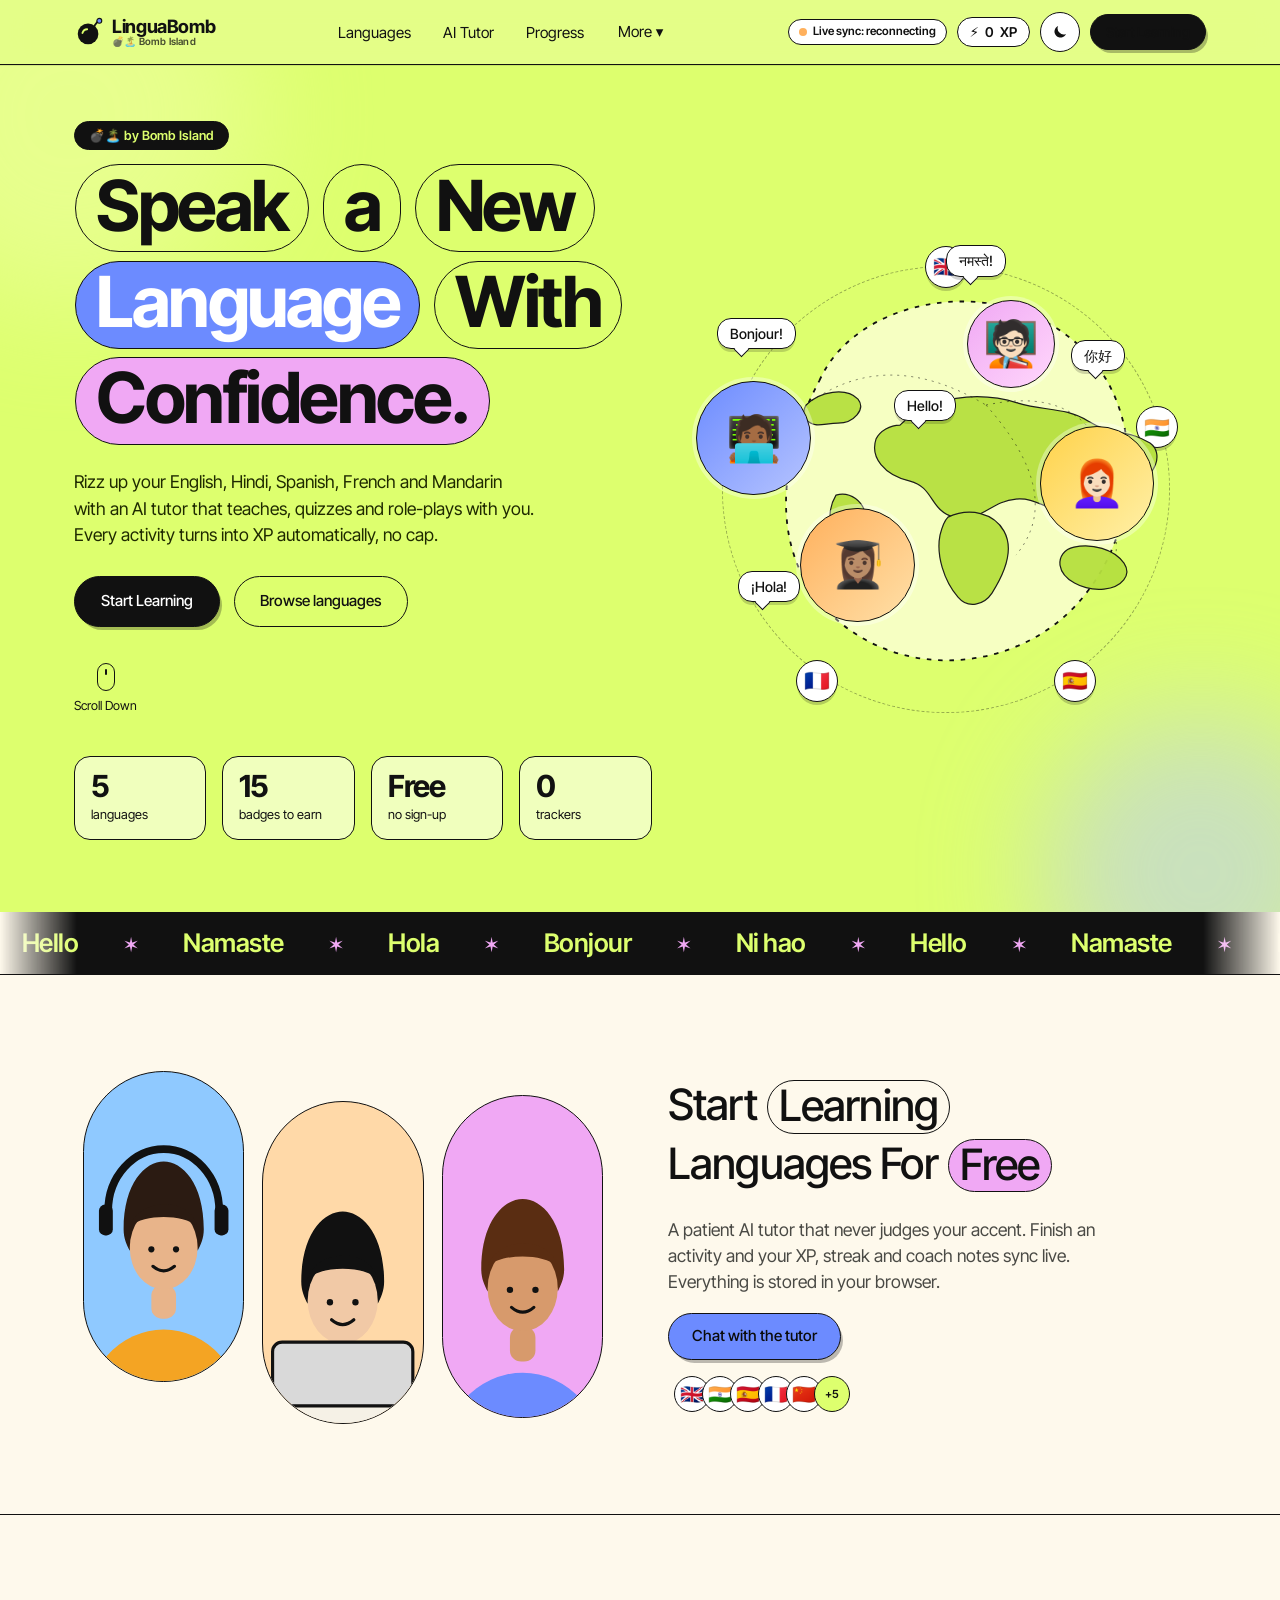
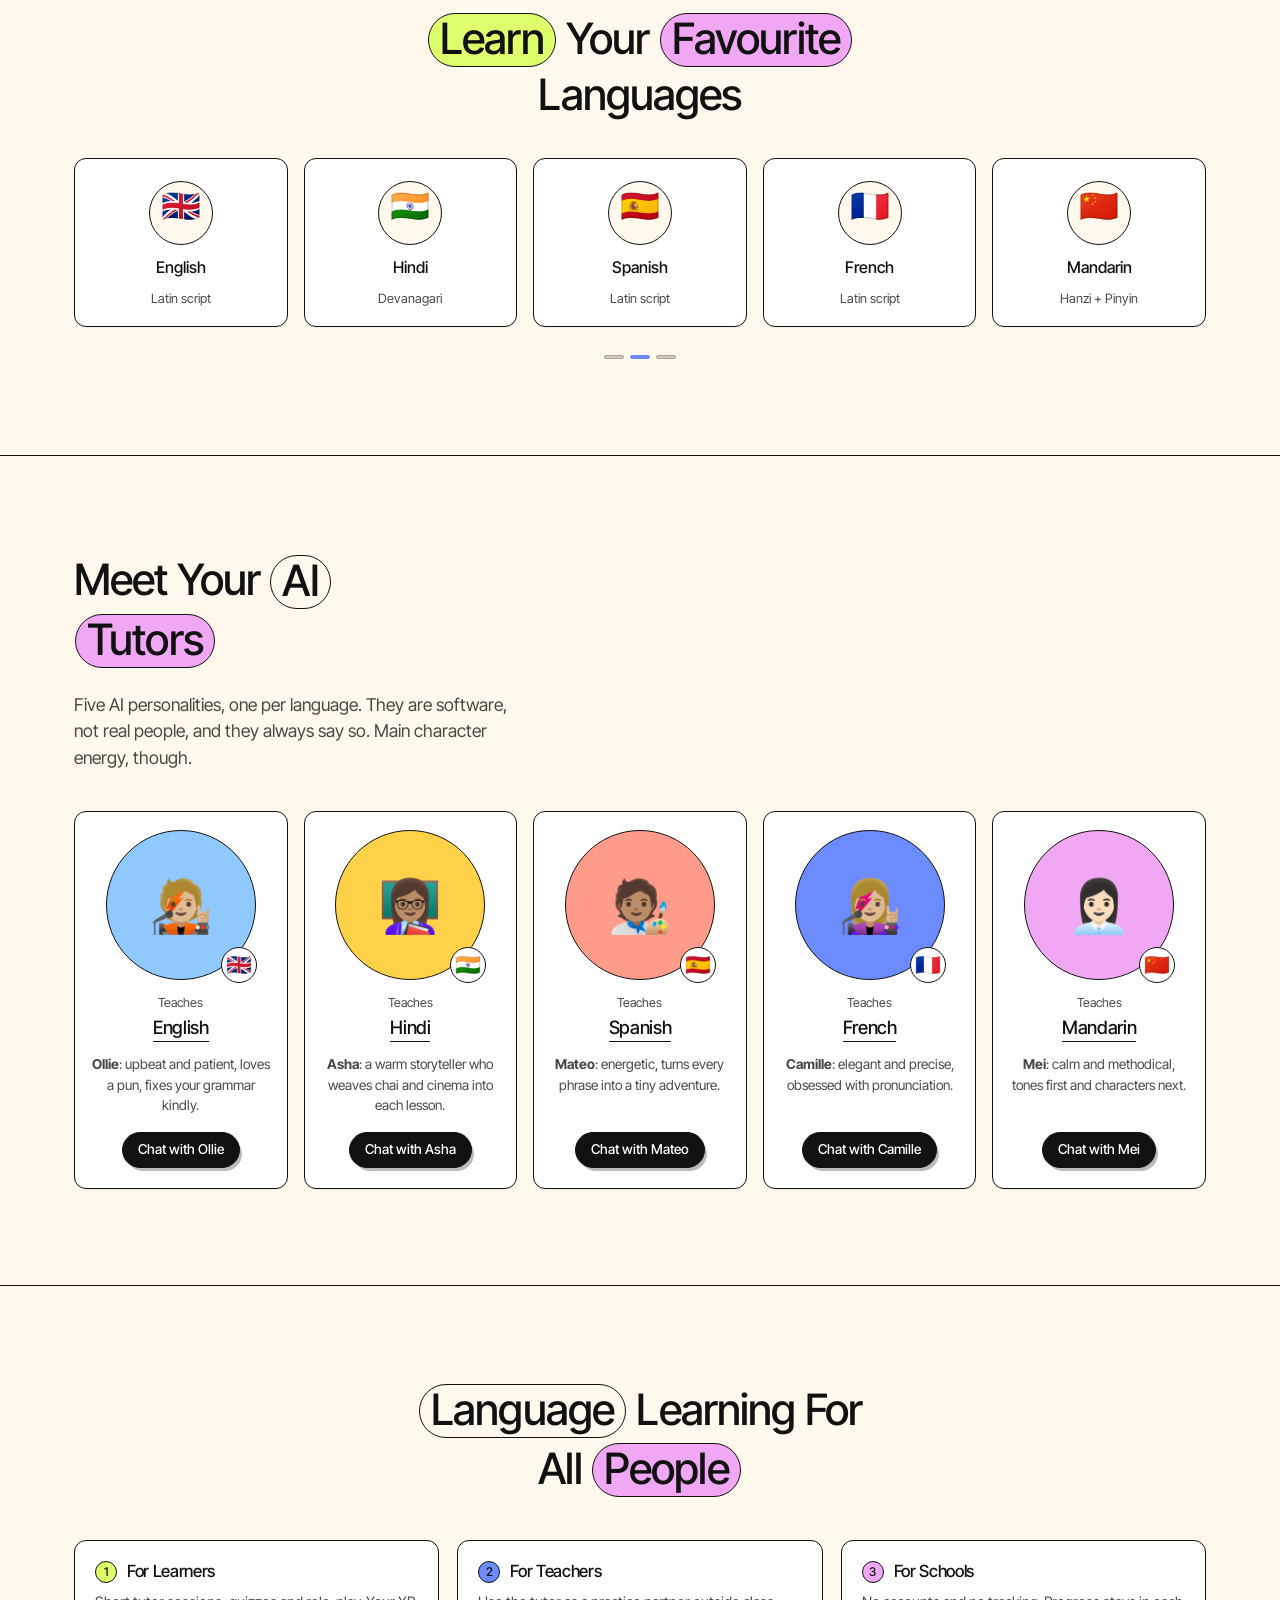
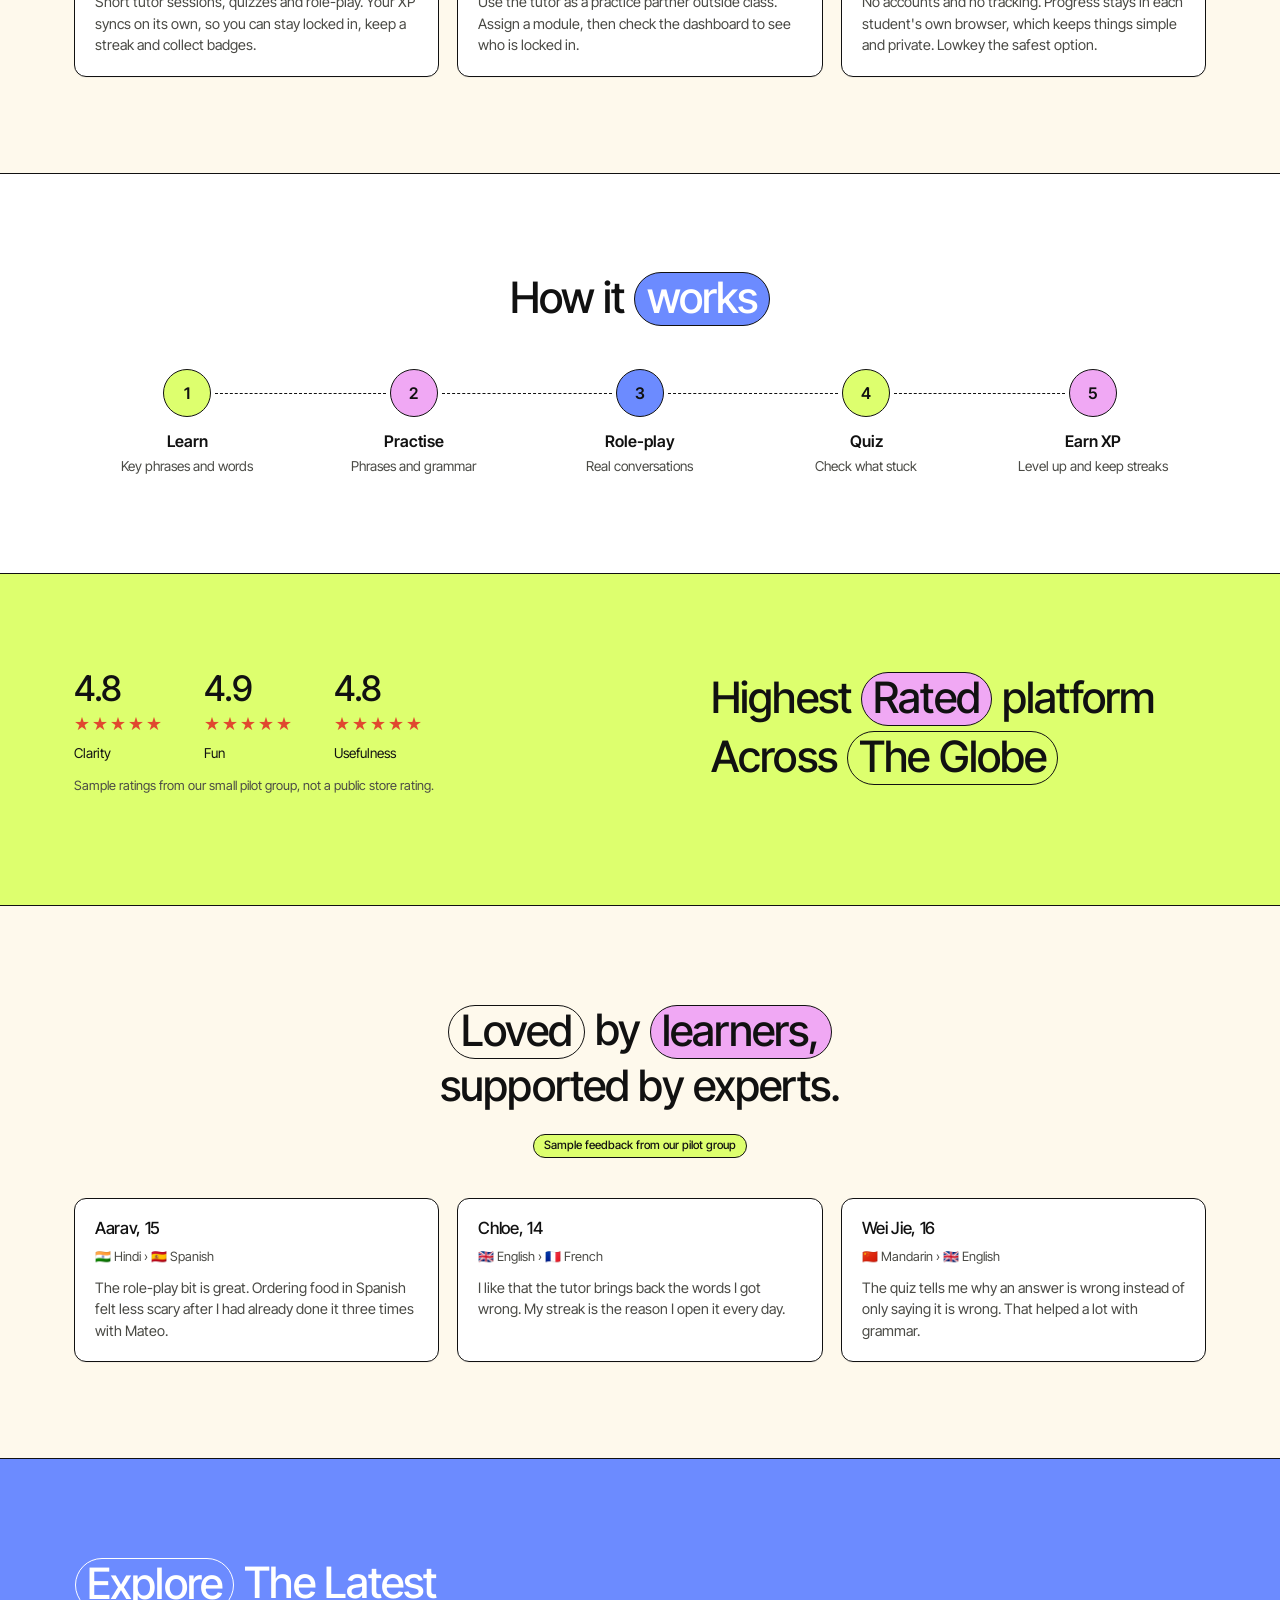
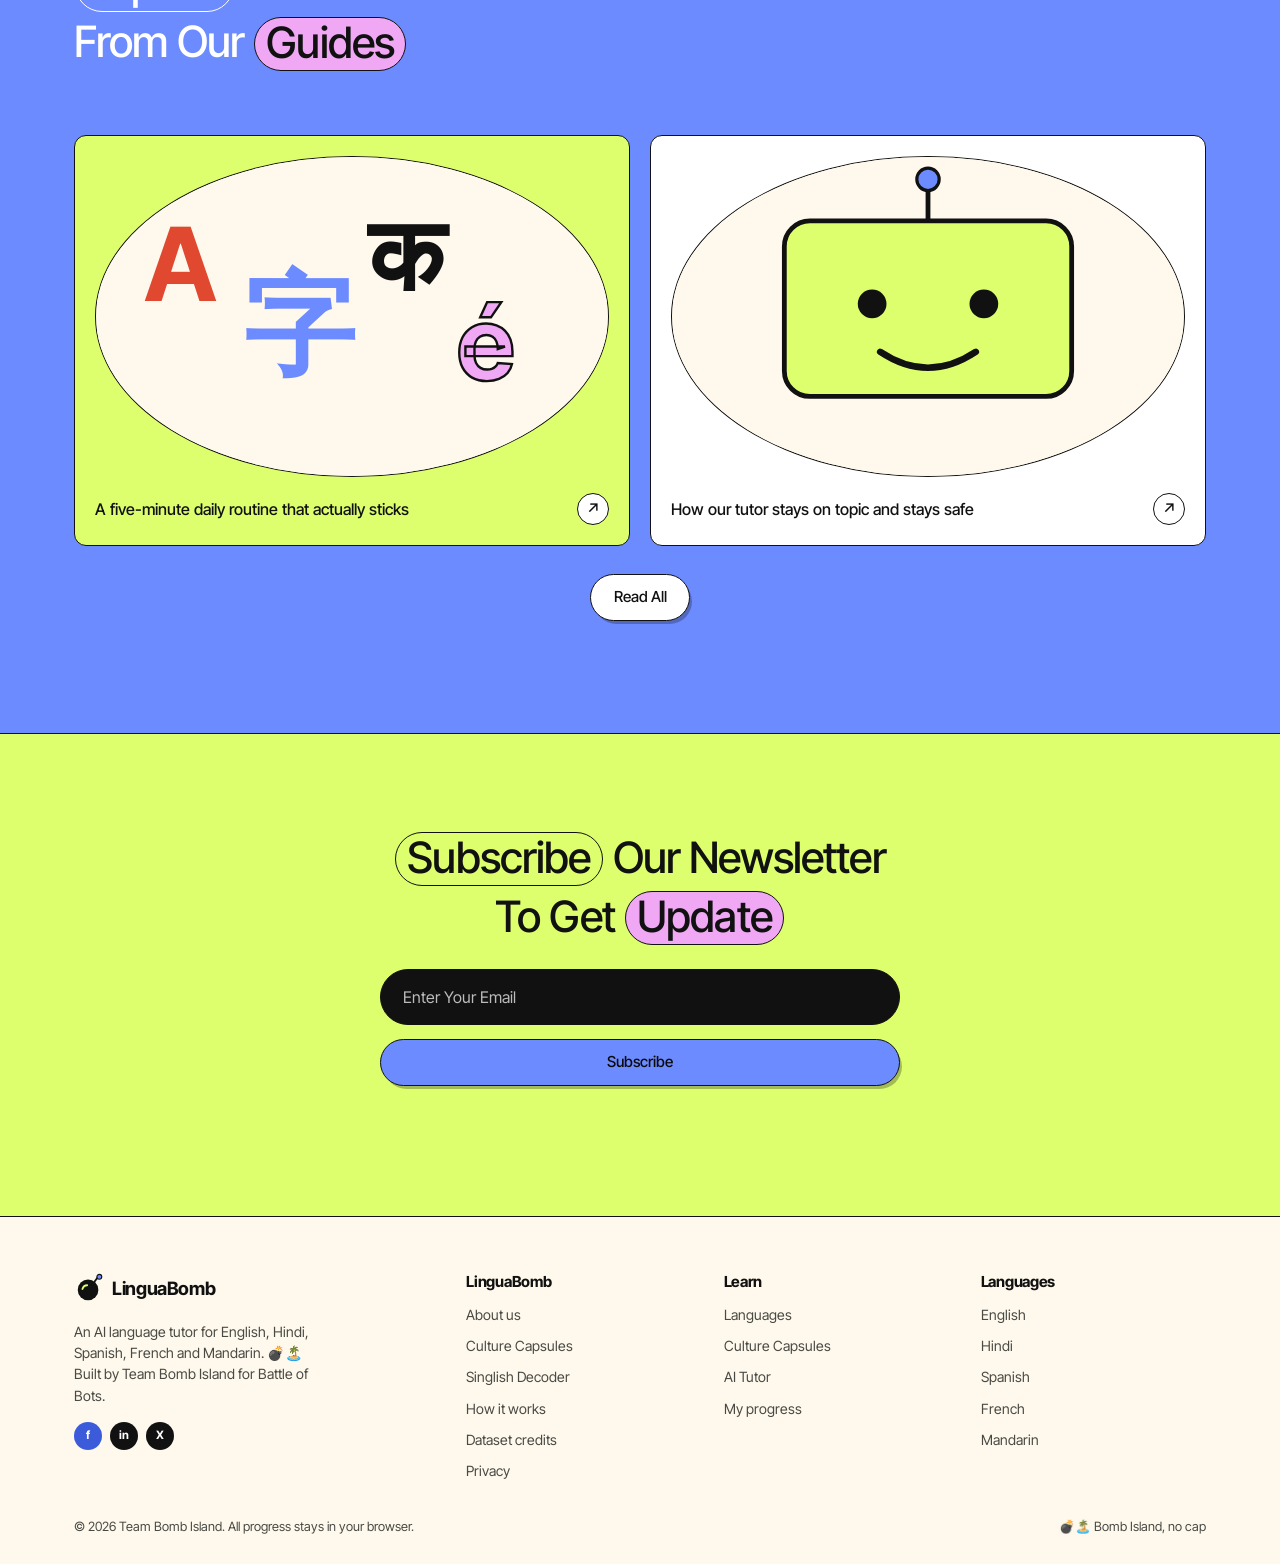
==== index.html @ 91a45bf7 "LinguaBomb website (Team Bomb Island) Co-Authored-By: Claude Sonnet 5.5 <noreply@anthropic.com>" ====
<!doctype html>
<html lang="en">
<head>
<meta charset="utf-8">
<meta name="viewport" content="width=device-width, initial-scale=1">
<title>LinguaBomb - Speak a new language with confidence</title>
<meta name="description" content="LinguaBomb is an AI language tutor for English, Hindi, Spanish, French and Mandarin with quizzes, role-play and XP that you earn by chatting.">
<meta property="og:type" content="website">
<meta property="og:site_name" content="LinguaBomb">
<meta property="og:title" content="LinguaBomb - Speak a new language with confidence">
<meta property="og:description" content="LinguaBomb is an AI language tutor for English, Hindi, Spanish, French and Mandarin with quizzes, role-play and XP that you earn by chatting.">
<meta name="twitter:card" content="summary">
<meta name="theme-color" content="#ddff6e">
<script>try{var t=localStorage.getItem('lingua.theme');if(t)document.documentElement.setAttribute('data-theme',t);else if(matchMedia('(prefers-color-scheme: dark)').matches)document.documentElement.setAttribute('data-theme','dark')}catch(e){}</script>
<link rel="preconnect" href="https://fonts.googleapis.com">
<link rel="preconnect" href="https://fonts.gstatic.com" crossorigin>
<link href="https://fonts.googleapis.com/css2?family=Inter+Tight:wght@400;500;600;700&display=swap" rel="stylesheet">
<link rel="stylesheet" href="css/style.css">
<link rel="stylesheet" href="css/upgrade.css">
<link rel="icon" href="data:image/svg+xml,%3Csvg xmlns='http://www.w3.org/2000/svg' viewBox='0 0 32 32'%3E%3Ccircle cx='15' cy='18' r='11' fill='%23111'/%3E%3Ccircle cx='27' cy='4' r='3' fill='%236c8bff'/%3E%3C/svg%3E">
</head>
<body data-page="home">
<div id="site-header"></div>

<main id="main">
  <!-- HERO -->
  <section class="hero" aria-labelledby="hero-title">
    <div class="wrap hero-grid">
      <div>
        <p class="by-badge"><span class="tag">💣🏝️ by Bomb Island</span></p>
        <h1 class="display" id="hero-title">
          <span class="row"><span class="pill">Speak</span> <span class="pill">a</span> <span class="pill">New</span></span>
          <span class="row"><span class="pill blue">Language</span> <span class="pill">With</span></span>
          <span class="row"><span class="pill pink">Confidence.</span></span>
        </h1>
        <p class="lead">Rizz up your English, Hindi, Spanish, French and Mandarin with an AI tutor that teaches, quizzes and role-plays with you. Every activity turns into XP automatically, no cap.</p>
        <div class="hero-actions">
          <a class="btn" href="tutor.html">Start Learning</a>
          <a class="btn btn-ghost" href="languages.html">Browse languages</a>
        </div>
        <div class="scroll-hint" aria-hidden="true"><span class="mouse"></span>Scroll Down</div>
        <div class="stat-strip" aria-label="Site highlights"><div><b>5</b><span>languages</span></div><div><b>15</b><span>badges to earn</span></div><div><b>Free</b><span>no sign-up</span></div><div><b>0</b><span>trackers</span></div></div>
      </div>

      <div class="map-scene" role="img" aria-label="A world map with learners from different countries saying hello in several languages">
        <svg class="blob" viewBox="0 0 200 200" aria-hidden="true" focusable="false" style="position:absolute;inset:0;width:100%;height:100%"><path d="M44 56C60 20 120 8 156 38c34 28 30 82 6 112-26 34-78 40-110 12C20 134 26 90 44 56z" fill="#f6ffc2" stroke="#111" stroke-width=".8" stroke-dasharray="2 3"/></svg>
        <div class="orbit" aria-hidden="true"><span class="chip-flag">🇬🇧</span><span class="chip-flag">🇮🇳</span><span class="chip-flag">🇪🇸</span><span class="chip-flag">🇫🇷</span><span class="chip-flag">🇨🇳</span></div>
        <svg class="map" viewBox="0 0 520 450" aria-hidden="true" focusable="false">
          <g fill="#b6e03f" stroke="#111" stroke-width="1.2" stroke-linejoin="round" opacity=".95">
            <path d="M214 170c30-30 80-34 118-22 26 8 48 4 70 18 22 14 40 8 62 22 14 10 6 34-16 40-26 6-34 26-62 28-24 2-34-14-56-12-26 2-34 24-62 18-24-6-20-30-44-36-26-6-40-24-34-42 4-8 14-14 24-14z"/>
            <path d="M262 262c22-10 46-4 56 14 10 18 2 40-12 62-8 12-24 16-34 4-14-16-22-42-18-62 2-8 4-14 8-18z"/>
            <path d="M150 240c14-4 28 6 30 22 2 16-8 32-22 28-12-4-20-30-8-50z"/>
            <path d="M388 292c18-4 40 2 50 16 8 12-2 24-20 26-22 2-42-10-44-24-1-8 4-16 14-18z"/>
            <path d="M120 150c14-14 40-18 52-6 8 10-4 24-20 24-14 0-24 6-32-4-4-6-2-10 0-14z"/>
          </g>
          <g fill="none" stroke="#111" stroke-width="1" stroke-dasharray="2 5" opacity=".55">
            <path d="M120 150Q200 90 300 150"/><path d="M300 150Q380 240 330 300"/><path d="M300 150Q440 120 430 300"/>
          </g>
        </svg>
        <div class="bubble" style="left:6%;top:14%;animation-delay:.2s">Bonjour!</div>
        <div class="bubble b2" style="left:50%;top:-2%;animation-delay:1s" lang="hi">नमस्ते!</div>
        <div class="bubble b3" style="left:40%;top:30%;animation-delay:.6s" lang="en">Hello!</div>
        <div class="bubble b4" style="left:10%;top:70%;animation-delay:.9s" lang="es">&iexcl;Hola!</div>
        <div class="bubble b2" style="left:74%;top:19%;animation-delay:1.4s" lang="zh">你好</div>
        <div class="av" style="left:2%;top:28%;background:linear-gradient(135deg,#6c8bff,#b6c4ff);animation-delay:.3s" aria-hidden="true">🧑🏾‍💻</div>
        <div class="av sm" style="left:54%;top:10%;background:linear-gradient(135deg,#f0a8f4,#ffd7fb);animation-delay:1.1s" aria-hidden="true">🧑🏻‍🏫</div>
        <div class="av" style="left:22%;top:56%;background:linear-gradient(135deg,#ffb05c,#ffe0a8);animation-delay:.8s" aria-hidden="true">👩🏽‍🎓</div>
        <div class="av" style="left:68%;top:38%;background:linear-gradient(135deg,#ffd24a,#fff0a8);animation-delay:1.6s" aria-hidden="true">👩🏻‍🦰</div>
      </div>
    </div>
  </section>

  <div class="marquee" role="presentation" aria-hidden="true"><div class="marquee-track"><span>Hello</span><span lang="hi">Namaste</span><span lang="es">Hola</span><span lang="fr">Bonjour</span><span lang="zh">Ni hao</span><span>Hello</span><span lang="hi">Namaste</span><span lang="es">Hola</span><span lang="fr">Bonjour</span><span lang="zh">Ni hao</span><span>Hello</span><span lang="hi">Namaste</span><span lang="es">Hola</span><span lang="fr">Bonjour</span><span lang="zh">Ni hao</span><span>Hello</span><span lang="hi">Namaste</span><span lang="es">Hola</span><span lang="fr">Bonjour</span><span lang="zh">Ni hao</span><span>Hello</span><span lang="hi">Namaste</span><span lang="es">Hola</span><span lang="fr">Bonjour</span><span lang="zh">Ni hao</span><span>Hello</span><span lang="hi">Namaste</span><span lang="es">Hola</span><span lang="fr">Bonjour</span><span lang="zh">Ni hao</span></div></div>

  <!-- START FREE -->
  <section class="section band-cream" aria-labelledby="free-title">
    <div class="wrap split">
      <div class="capsule-row reveal" role="img" aria-label="Three illustrated learners studying with laptops and headphones">
        <svg width="0" height="0" style="position:absolute" aria-hidden="true" focusable="false">
          <symbol id="person" viewBox="0 0 100 200">
            <ellipse cx="50" cy="205" rx="52" ry="58" fill="var(--shirt)"/>
            <rect x="42" y="118" width="16" height="22" rx="7" fill="var(--skin)"/>
            <path d="M24 82c0-30 14-44 26-44s26 14 26 44c0 6-2 10-4 14-2-14-8-22-22-22s-20 8-22 22c-2-4-4-8-4-14z" fill="var(--hair)"/>
            <ellipse cx="50" cy="94" rx="22" ry="27" fill="var(--skin)"/>
            <path d="M28 80c6-18 38-20 44 0-10-8-34-8-44 0z" fill="var(--hair)"/>
            <circle cx="42" cy="95" r="2" fill="#111"/><circle cx="58" cy="95" r="2" fill="#111"/>
            <path d="M43 106q7 6 14 0" stroke="#111" stroke-width="2" fill="none" stroke-linecap="round"/>
          </symbol>
        </svg>
        <div class="capsule" style="--c:#8fc9ff"><svg viewBox="0 0 100 200" style="--skin:#e8b48a;--hair:#2b1b12;--shirt:#f4a423" aria-hidden="true"><path d="M14 90a36 40 0 0 1 72 0" stroke="#111" stroke-width="5" fill="none"/><rect x="8" y="86" width="9" height="20" rx="4" fill="#111"/><rect x="83" y="86" width="9" height="20" rx="4" fill="#111"/><use href="#person" y="20" width="100" height="200"/></svg></div>
        <div class="capsule" style="--c:#ffd9a8"><svg viewBox="0 0 100 200" style="--skin:#f1c9a6;--hair:#111;--shirt:#f5f1e6" aria-hidden="true"><use href="#person" y="30" width="100" height="200"/><rect x="6" y="150" width="88" height="40" rx="6" fill="#d9d9d9" stroke="#111" stroke-width="2"/></svg></div>
        <div class="capsule" style="--c:#f0a8f4"><svg viewBox="0 0 100 200" style="--skin:#d79a6c;--hair:#5a2d12;--shirt:#6c8bff" aria-hidden="true"><use href="#person" y="26" width="100" height="200"/></svg></div>
      </div>
      <div class="reveal">
        <h2 class="h2" id="free-title">Start <span class="pill">Learning</span><br>Languages For <span class="pill pink">Free</span></h2>
        <p class="lead">A patient AI tutor that never judges your accent. Finish an activity and your XP, streak and coach notes sync live. Everything is stored in your browser.</p>
        <a class="btn btn-blue" href="tutor.html">Chat with the tutor</a>
        <div class="flags" aria-label="Languages offered"><span class="flag">🇬🇧</span><span class="flag">🇮🇳</span><span class="flag">🇪🇸</span><span class="flag">🇫🇷</span><span class="flag">🇨🇳</span><span class="flag plus">+5</span></div>
      </div>
    </div>
  </section>

  <!-- LANGUAGES -->
  <section class="section band-cream" aria-labelledby="lang-title">
    <div class="wrap">
      <div class="section-head center reveal">
        <h2 class="h2" id="lang-title"><span class="pill lime">Learn</span> Your <span class="pill pink">Favourite</span><br>Languages</h2>
      </div>
      <div class="lang-grid reveal">
        <a class="card card-hover lang-card" href="languages.html#en"><span class="fl" aria-hidden="true">🇬🇧</span><strong>English</strong><small>Latin script</small></a>
        <a class="card card-hover lang-card" href="languages.html#hi"><span class="fl" aria-hidden="true">🇮🇳</span><strong>Hindi</strong><small>Devanagari</small></a>
        <a class="card card-hover lang-card" href="languages.html#es"><span class="fl" aria-hidden="true">🇪🇸</span><strong>Spanish</strong><small>Latin script</small></a>
        <a class="card card-hover lang-card" href="languages.html#fr"><span class="fl" aria-hidden="true">🇫🇷</span><strong>French</strong><small>Latin script</small></a>
        <a class="card card-hover lang-card" href="languages.html#zh"><span class="fl" aria-hidden="true">🇨🇳</span><strong>Mandarin</strong><small>Hanzi + Pinyin</small></a>
      </div>
      <div class="dots" aria-hidden="true"><i></i><i></i><i></i></div>
    </div>
  </section>

  <!-- TUTORS -->
  <section class="section band-cream" aria-labelledby="tutor-title">
    <div class="wrap">
      <div class="section-head reveal">
        <h2 class="h2" id="tutor-title">Meet Your <span class="pill">AI</span><br><span class="pill pink">Tutors</span></h2>
        <p class="lead">Five AI personalities, one per language. They are software, not real people, and they always say so. Main character energy, though.</p>
      </div>
      <div class="tutor-grid reveal">
        <article class="card tutor">
          <div class="photo" style="background:#8fc9ff" aria-hidden="true">🧑🏼‍🎤<small>🇬🇧</small></div>
          <span class="speaks">Teaches</span><h3>English</h3>
          <p><b>Ollie</b>: upbeat and patient, loves a pun, fixes your grammar kindly.</p>
          <a class="btn btn-sm" href="tutor.html?lang=en">Chat with Ollie</a>
        </article>
        <article class="card tutor">
          <div class="photo" style="background:#ffd24a" aria-hidden="true">👩🏽‍🏫<small>🇮🇳</small></div>
          <span class="speaks">Teaches</span><h3>Hindi</h3>
          <p><b>Asha</b>: a warm storyteller who weaves chai and cinema into each lesson.</p>
          <a class="btn btn-sm" href="tutor.html?lang=hi">Chat with Asha</a>
        </article>
        <article class="card tutor">
          <div class="photo" style="background:#ff9b8a" aria-hidden="true">🧑🏽‍🎨<small>🇪🇸</small></div>
          <span class="speaks">Teaches</span><h3>Spanish</h3>
          <p><b>Mateo</b>: energetic, turns every phrase into a tiny adventure.</p>
          <a class="btn btn-sm" href="tutor.html?lang=es">Chat with Mateo</a>
        </article>
        <article class="card tutor">
          <div class="photo" style="background:#6c8bff" aria-hidden="true">👩🏼‍🎤<small>🇫🇷</small></div>
          <span class="speaks">Teaches</span><h3>French</h3>
          <p><b>Camille</b>: elegant and precise, obsessed with pronunciation.</p>
          <a class="btn btn-sm" href="tutor.html?lang=fr">Chat with Camille</a>
        </article>
        <article class="card tutor">
          <div class="photo" style="background:#f0a8f4" aria-hidden="true">👩🏻‍💼<small>🇨🇳</small></div>
          <span class="speaks">Teaches</span><h3>Mandarin</h3>
          <p><b>Mei</b>: calm and methodical, tones first and characters next.</p>
          <a class="btn btn-sm" href="tutor.html?lang=zh">Chat with Mei</a>
        </article>
      </div>
    </div>
  </section>

  <!-- FOR ALL -->
  <section class="section band-cream" aria-labelledby="all-title">
    <div class="wrap">
      <div class="section-head center reveal">
        <h2 class="h2" id="all-title"><span class="pill">Language</span> Learning For<br>All <span class="pill pink">People</span></h2>
      </div>
      <div class="trio reveal">
        <article class="card card-hover"><h3><span class="num">1</span>For Learners</h3><p>Short tutor sessions, quizzes and role-play. Your XP syncs on its own, so you can stay locked in, keep a streak and collect badges.</p></article>
        <article class="card card-hover"><h3><span class="num b">2</span>For Teachers</h3><p>Use the tutor as a practice partner outside class. Assign a module, then check the dashboard to see who is locked in.</p></article>
        <article class="card card-hover"><h3><span class="num p">3</span>For Schools</h3><p>No accounts and no tracking. Progress stays in each student's own browser, which keeps things simple and private. Lowkey the safest option.</p></article>
      </div>
    </div>
  </section>

  <!-- HOW IT WORKS -->
  <section class="section band-white" aria-labelledby="how-title">
    <div class="wrap">
      <div class="section-head center reveal">
        <h2 class="h2" id="how-title">How it <span class="pill blue" style="color:#fff">works</span></h2>
      </div>
      <ol class="steps reveal">
        <li style="--c:var(--lime)"><strong>Learn</strong><span>Key phrases and words</span></li>
        <li style="--c:var(--pink)"><strong>Practise</strong><span>Phrases and grammar</span></li>
        <li style="--c:var(--blue)"><strong>Role-play</strong><span>Real conversations</span></li>
        <li style="--c:var(--lime)"><strong>Quiz</strong><span>Check what stuck</span></li>
        <li style="--c:var(--pink)"><strong>Earn XP</strong><span>Level up and keep streaks</span></li>
      </ol>
    </div>
  </section>

  <!-- RATINGS -->
  <section class="section band-lime" aria-labelledby="rate-title">
    <div class="wrap ratings">
      <div>
        <div class="rate-row">
          <div class="rate"><b>4.8</b><div class="stars" aria-label="4.8 out of 5">★★★★★</div><span>Clarity</span></div>
          <div class="rate"><b>4.9</b><div class="stars" aria-label="4.9 out of 5">★★★★★</div><span>Fun</span></div>
          <div class="rate"><b>4.8</b><div class="stars" aria-label="4.8 out of 5">★★★★★</div><span>Usefulness</span></div>
        </div>
        <p class="fine" style="margin-top:12px">Sample ratings from our small pilot group, not a public store rating.</p>
      </div>
      <h2 class="h2" id="rate-title">Highest <span class="pill pink">Rated</span> platform<br>Across <span class="pill">The Globe</span></h2>
    </div>
  </section>

  <!-- TESTIMONIALS -->
  <section class="section band-cream" aria-labelledby="love-title">
    <div class="wrap">
      <div class="section-head center reveal">
        <h2 class="h2" id="love-title"><span class="pill">Loved</span> by <span class="pill pink">learners,</span><br>supported by experts.</h2>
        <p><span class="tag">Sample feedback from our pilot group</span></p>
      </div>
      <div class="trio reveal">
        <article class="card quote"><h3>Aarav, 15</h3><div class="meta">🇮🇳 Hindi › 🇪🇸 Spanish</div><p>The role-play bit is great. Ordering food in Spanish felt less scary after I had already done it three times with Mateo.</p></article>
        <article class="card quote"><h3>Chloe, 14</h3><div class="meta">🇬🇧 English › 🇫🇷 French</div><p>I like that the tutor brings back the words I got wrong. My streak is the reason I open it every day.</p></article>
        <article class="card quote"><h3>Wei Jie, 16</h3><div class="meta">🇨🇳 Mandarin › 🇬🇧 English</div><p>The quiz tells me why an answer is wrong instead of only saying it is wrong. That helped a lot with grammar.</p></article>
      </div>
    </div>
  </section>

  <!-- BLUE BAND -->
  <section class="section band-blue" aria-labelledby="blog-title">
    <div class="wrap">
      <div class="section-head row reveal">
        <h2 class="h2" id="blog-title"><span class="pill">Explore</span> The Latest<br>From Our <span class="pill pink">Guides</span></h2>
      </div>
      <div class="post-grid reveal">
        <a class="post lime" href="progress.html">
          <div class="art"><svg viewBox="0 0 320 200" aria-hidden="true"><rect width="320" height="200" fill="#fef9ec"/><g font-family="Inter Tight, sans-serif" font-weight="700"><text x="30" y="90" font-size="64" fill="#e0482f">A</text><text x="92" y="130" font-size="70" fill="#6c8bff">字</text><text x="170" y="84" font-size="64" fill="#111">क</text><text x="226" y="140" font-size="64" fill="#f0a8f4" stroke="#111" stroke-width="1.5">é</text></g></svg></div>
          <div class="foot"><span>A five-minute daily routine that actually sticks</span><span class="arrow" aria-hidden="true">↗</span></div>
        </a>
        <a class="post" href="about.html#safety">
          <div class="art"><svg viewBox="0 0 320 200" aria-hidden="true"><rect width="320" height="200" fill="#fef9ec"/><rect x="70" y="40" width="180" height="110" rx="16" fill="#ddff6e" stroke="#111" stroke-width="3"/><circle cx="125" cy="92" r="9" fill="#111"/><circle cx="195" cy="92" r="9" fill="#111"/><path d="M130 122q30 20 60 0" stroke="#111" stroke-width="4" fill="none" stroke-linecap="round"/><path d="M160 40V18" stroke="#111" stroke-width="3"/><circle cx="160" cy="14" r="7" fill="#6c8bff" stroke="#111" stroke-width="2"/></svg></div>
          <div class="foot"><span>How our tutor stays on topic and stays safe</span><span class="arrow" aria-hidden="true">↗</span></div>
        </a>
      </div>
      <p class="center" style="margin-top:28px"><a class="btn btn-light" href="about.html">Read All</a></p>
    </div>
  </section>

  <!-- NEWSLETTER -->
  <section class="section band-lime" aria-labelledby="news-title">
    <div class="wrap center">
      <h2 class="h2" id="news-title"><span class="pill">Subscribe</span> Our Newsletter<br>To Get <span class="pill pink">Update</span></h2>
      <form class="news" id="news-form" novalidate>
        <label class="sr-only" for="news-email">Email address</label>
        <input id="news-email" type="email" placeholder="Enter Your Email" autocomplete="email" required>
        <button class="btn btn-blue" type="submit">Subscribe</button>
        <div class="msg" id="news-msg" role="status" aria-live="polite"></div>
      </form>
    </div>
  </section>
</main>

<div id="site-footer"></div>
<script src="js/progress.js"></script>
<script src="js/speech.js"></script>
<script src="js/site.js"></script>
</body>
</html>
---- css/style.css ----
/* LinguaBomb - shared styles */
:root {
  --lime: #ddff6e;
  --lime-deep: #bfe84a;
  --cream: #fef9ec;
  --blue: #6c8bff;
  --blue-deep: #3f5fe0;
  --pink: #f0a8f4;
  --ink: #111111;
  --muted: #4a4a45;
  --line: #111111;
  --white: #ffffff;
  --radius: 12px;
  --maxw: 1180px;
  --font: 'Inter Tight', system-ui, -apple-system, 'Segoe UI', Roboto, 'Helvetica Neue', Arial, 'Noto Sans', 'Noto Sans Devanagari', 'Noto Sans SC', sans-serif;
}
*, *::before, *::after { box-sizing: border-box; }
html { scroll-behavior: smooth; -webkit-text-size-adjust: 100%; }
body { margin: 0; font-family: var(--font); color: var(--ink); background: var(--cream); line-height: 1.5; font-size: 16px; -webkit-font-smoothing: antialiased; }
img, svg { max-width: 100%; display: block; }
a { color: inherit; }
button, input, select, textarea { font: inherit; color: inherit; }
h1, h2, h3, h4 { line-height: 1.12; margin: 0 0 .5em; letter-spacing: -.02em; }
p { margin: 0 0 1em; }
:focus-visible { outline: 3px solid var(--ink); outline-offset: 3px; border-radius: 6px; }
.on-dark :focus-visible, .band-blue :focus-visible, .site-footer .on-dark :focus-visible { outline-color: #fff; }
.skip { position: absolute; left: -999px; top: 8px; background: #111; color: #fff; padding: 10px 16px; border-radius: 999px; z-index: 100; }
.skip:focus { left: 8px; }
.sr-only { position: absolute !important; width: 1px; height: 1px; overflow: hidden; clip: rect(0 0 0 0); white-space: nowrap; }
.wrap { width: 100%; max-width: var(--maxw); margin: 0 auto; padding: 0 24px; }

/* ---------- header ---------- */
.site-header { position: sticky; top: 0; z-index: 50; background: var(--lime); border-bottom: 1px solid var(--line); }
.nav { display: flex; align-items: center; justify-content: space-between; gap: 16px; min-height: 64px; }
.brand { display: inline-flex; align-items: center; gap: 8px; font-weight: 700; font-size: 1.15rem; text-decoration: none; letter-spacing: -.02em; }
.brand-mark { width: 30px; height: 30px; }
.nav-links { display: flex; gap: 28px; list-style: none; margin: 0; padding: 0; }
.nav-links a { text-decoration: none; font-size: .95rem; padding: 6px 2px; border-bottom: 2px solid transparent; }
.nav-links a:hover, .nav-links a[aria-current="page"] { border-bottom-color: var(--ink); }
.nav-cta { display: flex; align-items: center; gap: 10px; }
.menu-btn { display: none; width: 44px; height: 44px; border: 1.5px solid var(--ink); border-radius: 999px; background: transparent; cursor: pointer; align-items: center; justify-content: center; }
.menu-btn span, .menu-btn span::before, .menu-btn span::after { display: block; width: 18px; height: 2px; background: var(--ink); position: relative; transition: transform .25s, background .25s; }
.menu-btn span::before, .menu-btn span::after { content: ''; position: absolute; left: 0; }
.menu-btn span::before { top: -6px; } .menu-btn span::after { top: 6px; }
.menu-btn[aria-expanded="true"] span { background: transparent; }
.menu-btn[aria-expanded="true"] span::before { transform: translateY(6px) rotate(45deg); }
.menu-btn[aria-expanded="true"] span::after { transform: translateY(-6px) rotate(-45deg); }
.xp-chip { display: inline-flex; align-items: center; gap: 6px; font-size: .85rem; font-weight: 600; border: 1px solid var(--ink); border-radius: 999px; padding: 4px 12px; background: #fff; text-decoration: none; white-space: nowrap; }

/* ---------- buttons ---------- */
.btn { display: inline-flex; align-items: center; justify-content: center; gap: 8px; background: var(--ink); color: #fff; border: 1.5px solid var(--ink); border-radius: 999px; padding: .72em 1.5em; font-weight: 500; font-size: .95rem; text-decoration: none; cursor: pointer; box-shadow: 3px 4px 0 -1px rgba(17,17,17,.28); transition: transform .18s ease, box-shadow .18s ease, background .18s; }
.btn:hover { transform: translateY(-2px); box-shadow: 4px 6px 0 -1px rgba(17,17,17,.3); }
.btn:active { transform: translateY(0); }
.btn-blue { background: var(--blue); color: #fff; }
.btn-blue { color: #0b0b0b; }
.btn-ghost { background: transparent; color: var(--ink); box-shadow: none; }
.btn-ghost:hover { background: rgba(17,17,17,.07); box-shadow: none; }
.btn-light { background: #fff; color: var(--ink); }
.btn-sm { padding: .5em 1.1em; font-size: .85rem; }
.btn[disabled] { opacity: .5; cursor: not-allowed; transform: none; }

/* ---------- pill headings ---------- */
.display { font-size: clamp(2.4rem, 6.4vw, 4.4rem); font-weight: 700; letter-spacing: -.035em; }
.h2 { font-size: clamp(1.8rem, 4vw, 2.7rem); font-weight: 500; }
.pill { display: inline-block; border: 1.5px solid var(--ink); border-radius: 999px; padding: .02em .26em .08em; margin: .06em .02em; line-height: 1.1; background: transparent; }
.pill.blue { background: var(--blue); }
.pill.pink { background: var(--pink); }
.pill.lime { background: var(--lime); }
.display .pill { padding: .02em .28em .1em; }
.display .pill.blue { color: #fff; }
.center { text-align: center; }
.lead { font-size: 1.1rem; color: var(--muted); max-width: 46ch; }
.center .lead { margin-inline: auto; }
.eyebrow { font-size: .78rem; text-transform: uppercase; letter-spacing: .12em; font-weight: 600; }

/* ---------- sections ---------- */
.section { padding: 80px 0; border-top: 1px solid var(--line); }
.band-lime { background: var(--lime); }
.band-cream { background: var(--cream); }
.band-blue { background: var(--blue); color: #fff; }
.band-white { background: #fff; }
.section-head { margin-bottom: 40px; }
.section-head.row { display: flex; align-items: flex-end; justify-content: space-between; gap: 16px; flex-wrap: wrap; }
.card { background: #fff; border: 1px solid var(--line); border-radius: var(--radius); padding: 20px; }
.card-hover { transition: transform .2s ease, box-shadow .2s ease; }
.card-hover:hover { transform: translateY(-4px); box-shadow: 0 8px 0 -2px rgba(17,17,17,.12); }

/* ---------- hero ---------- */
.hero { background: var(--lime); border-top: 0; padding: 56px 0 72px; position: relative; overflow: hidden; }
.hero-grid { display: grid; grid-template-columns: 1.05fr .95fr; gap: 32px; align-items: center; }
.hero h1 { margin-bottom: 20px; }
.hero h1 .row { display: block; }
.hero p.lead { color: #1f2a00; margin-bottom: 28px; }
.hero-actions { display: flex; flex-wrap: wrap; gap: 14px; align-items: center; }
.scroll-hint { display: flex; flex-direction: column; align-items: center; gap: 6px; font-size: .78rem; margin-top: 36px; width: max-content; }
.mouse { width: 18px; height: 28px; border: 1.5px solid var(--ink); border-radius: 10px; position: relative; }
.mouse::after { content: ''; position: absolute; left: 50%; top: 5px; width: 2px; height: 6px; margin-left: -1px; background: var(--ink); border-radius: 2px; animation: wheel 1.6s infinite; }
@keyframes wheel { 0% { transform: translateY(0); opacity: 1; } 80% { transform: translateY(8px); opacity: 0; } 100% { opacity: 0; } }
.map-scene { position: relative; aspect-ratio: 1.15 / 1; width: 100%; max-width: 520px; margin-left: auto; }
.map-scene svg.map { position: absolute; inset: 0; width: 100%; height: 100%; }
.av { position: absolute; width: 22%; aspect-ratio: 1; border-radius: 50%; border: 1.5px solid var(--ink); display: grid; place-items: center; font-size: clamp(1.6rem, 5vw, 2.8rem); box-shadow: 0 0 0 4px rgba(255,255,255,.35); animation: bob 5s ease-in-out infinite; }
.av.sm { width: 17%; }
.bubble { position: absolute; background: #fff; border: 1.5px solid var(--ink); border-radius: 14px; padding: 4px 12px; font-size: .88rem; font-weight: 500; white-space: nowrap; animation: bob 4.2s ease-in-out infinite; z-index: 2; }
.bubble::after { content: ''; position: absolute; bottom: -7px; left: 18px; width: 11px; height: 11px; background: #fff; border-right: 1.5px solid var(--ink); border-bottom: 1.5px solid var(--ink); transform: rotate(45deg); }
@keyframes bob { 0%, 100% { transform: translateY(0); } 50% { transform: translateY(-7px); } }

/* capsule frames */
.capsule-row { display: flex; gap: 18px; align-items: flex-end; justify-content: center; }
.capsule { border: 1.5px solid var(--ink); border-radius: 999px; overflow: hidden; width: 30%; aspect-ratio: .5; background: var(--c, var(--blue)); position: relative; }
.capsule:nth-child(2) { aspect-ratio: .52; margin-bottom: 36px; }
.capsule:nth-child(3) { aspect-ratio: .5; margin-bottom: -6px; }
.capsule svg { position: absolute; inset: 0; width: 100%; height: 100%; }
.split { display: grid; grid-template-columns: 1fr 1fr; gap: 56px; align-items: center; }
.flags { display: flex; gap: -6px; margin-top: 16px; padding-left: 14px; }
.flag { width: 36px; height: 36px; border-radius: 50%; border: 1.5px solid var(--ink); background: #fff; display: grid; place-items: center; font-size: 1.2rem; margin-left: -8px; }
.flag.plus { background: var(--lime); font-size: .7rem; font-weight: 600; }

/* language cards */
.lang-grid { display: grid; grid-template-columns: repeat(5, 1fr); gap: 16px; }
.lang-card { text-align: center; text-decoration: none; padding: 22px 12px 18px; display: flex; flex-direction: column; align-items: center; gap: 10px; }
.lang-card .fl { width: 64px; height: 64px; border-radius: 50%; border: 1px solid var(--ink); display: grid; place-items: center; font-size: 2rem; background: var(--cream); }
.lang-card strong { font-weight: 500; }
.lang-card small { color: var(--muted); font-size: .8rem; }
.dots { display: flex; justify-content: center; gap: 6px; margin-top: 28px; }
.dots i { width: 20px; height: 4px; border-radius: 2px; background: #cfcabb; border: 1px solid #aaa493; }
.dots i:nth-child(2) { background: var(--blue); border-color: var(--blue); }

/* tutors */
.tutor-grid { display: grid; grid-template-columns: repeat(5, 1fr); gap: 16px; }
.tutor { text-align: center; padding: 18px 14px 20px; display: flex; flex-direction: column; align-items: center; gap: 4px; }
.tutor .photo { width: 100%; max-width: 150px; aspect-ratio: 1; border-radius: 50%; border: 1px solid var(--ink); display: grid; place-items: center; font-size: 3.2rem; margin-bottom: 10px; position: relative; }
.tutor .photo small { position: absolute; bottom: -4px; right: -2px; font-size: 1.3rem; background: #fff; width: 36px; height: 36px; border-radius: 50%; border: 1px solid var(--ink); display: grid; place-items: center; }
.tutor .speaks { font-size: .78rem; color: var(--muted); }
.tutor h3 { font-size: 1.15rem; font-weight: 500; margin: 0; padding-bottom: 4px; border-bottom: 1px solid var(--ink); }
.tutor p { font-size: .85rem; color: var(--muted); margin: 8px 0 12px; }
.tutor .btn { margin-top: auto; }

/* audience cards */
.trio { display: grid; grid-template-columns: repeat(3, 1fr); gap: 18px; }
.trio .card h3 { display: flex; align-items: center; gap: 10px; font-size: 1.05rem; font-weight: 500; }
.num { width: 22px; height: 22px; border-radius: 50%; border: 1px solid var(--ink); display: inline-grid; place-items: center; font-size: .75rem; flex: none; background: var(--lime); }
.num.b { background: var(--blue); } .num.p { background: var(--pink); }
.trio .card p { font-size: .9rem; color: var(--muted); margin: 0; }

/* ratings */
.ratings { display: grid; grid-template-columns: 1.1fr .9fr; gap: 32px; align-items: center; }
.rate-row { display: flex; gap: 40px; flex-wrap: wrap; }
.rate b { display: block; font-size: 2.2rem; font-weight: 500; letter-spacing: -.03em; line-height: 1; }
.stars { color: #e0482f; letter-spacing: 2px; font-size: 1rem; margin: 6px 0 4px; }
.rate span { font-size: .85rem; }
.fine { font-size: .8rem; color: var(--muted); }

/* testimonials */
.quote { display: flex; flex-direction: column; gap: 10px; }
.quote h3 { font-size: 1.05rem; font-weight: 500; margin: 0; }
.quote .meta { font-size: .8rem; color: var(--muted); display: flex; gap: 8px; align-items: center; }
.quote p { font-size: .9rem; color: var(--muted); margin: 0; }
.tag { display: inline-block; font-size: .72rem; border: 1px solid var(--ink); border-radius: 999px; padding: 2px 10px; background: var(--lime); font-weight: 500; }

/* steps */
.steps { display: grid; grid-template-columns: repeat(5, 1fr); gap: 0; list-style: none; margin: 0; padding: 0; counter-reset: s; }
.steps li { position: relative; padding: 0 12px; text-align: center; }
.steps li::before { counter-increment: s; content: counter(s); display: grid; place-items: center; width: 48px; height: 48px; margin: 0 auto 12px; border-radius: 50%; border: 1.5px solid var(--ink); background: var(--c, #fff); font-weight: 600; position: relative; z-index: 1; }
.steps li::after { content: ''; position: absolute; top: 24px; left: calc(50% + 28px); right: calc(-50% + 28px); border-top: 1.5px dashed var(--ink); }
.steps li:last-child::after { display: none; }
.steps strong { display: block; font-weight: 600; }
.steps span { font-size: .85rem; color: var(--muted); }

/* blog band / newsletter */
.band-blue .h2 .pill { border-color: #fff; }
.band-blue .h2 .pill.pink { color: var(--ink); border-color: var(--ink); }
.post-grid { display: grid; grid-template-columns: repeat(2, 1fr); gap: 20px; }
.post { border: 1px solid var(--ink); border-radius: var(--radius); padding: 20px; background: #fff; color: var(--ink); text-decoration: none; display: flex; flex-direction: column; gap: 16px; }
.post.lime { background: var(--lime); }
.post .art { border: 1.5px solid var(--ink); border-radius: 50%; aspect-ratio: 16/10; overflow: hidden; background: var(--cream); }
.post .art svg { width: 100%; height: 100%; }
.post .foot { display: flex; justify-content: space-between; align-items: center; gap: 12px; font-weight: 500; }
.arrow { width: 32px; height: 32px; border-radius: 50%; border: 1px solid var(--ink); display: grid; place-items: center; flex: none; background: #fff; }
.news { max-width: 520px; margin: 0 auto; display: grid; gap: 14px; }
.news input[type=email] { background: var(--ink); color: #fff; border: 1.5px solid var(--ink); border-radius: 999px; padding: 15px 22px; width: 100%; }
.news input::placeholder { color: #bbb; }
.news .msg { min-height: 1.4em; font-size: .9rem; text-align: center; }

/* footer */
.site-footer { background: var(--cream); border-top: 1px solid var(--line); padding: 56px 0 28px; }
.foot-grid { display: grid; grid-template-columns: 1.6fr 1fr 1fr 1fr; gap: 32px; }
.foot-grid h4 { font-size: .95rem; margin-bottom: 14px; }
.foot-grid ul { list-style: none; margin: 0; padding: 0; display: grid; gap: 10px; font-size: .88rem; color: var(--muted); }
.foot-grid a { text-decoration: none; }
.foot-grid a:hover { text-decoration: underline; }
.foot-brand p { font-size: .88rem; color: var(--muted); max-width: 32ch; margin: 12px 0 16px; }
.socials { display: flex; gap: 8px; }
.socials a { width: 28px; height: 28px; border-radius: 50%; display: grid; place-items: center; color: #fff; font-size: .72rem; font-weight: 700; text-decoration: none; }
.copy { margin-top: 36px; font-size: .8rem; color: var(--muted); display: flex; justify-content: space-between; flex-wrap: wrap; gap: 8px; }

/* ---------- page heads ---------- */
.page-head { background: var(--lime); padding: 48px 0 44px; border-bottom: 1px solid var(--line); }
.page-head p { max-width: 58ch; margin: 0; font-size: 1.05rem; color: #1f2a00; }

/* ---------- languages page ---------- */
.lang-section { padding: 56px 0; border-top: 1px solid var(--line); scroll-margin-top: 64px; }
.lang-section:nth-of-type(odd) { background: #fff; }
.lang-layout { display: grid; grid-template-columns: .9fr 1.1fr; gap: 40px; align-items: start; }
.lang-title { display: flex; align-items: center; gap: 16px; margin-bottom: 14px; }
.lang-title .fl { font-size: 2.6rem; width: 72px; height: 72px; border: 1px solid var(--ink); border-radius: 50%; display: grid; place-items: center; background: var(--cream); }
.facts { display: grid; grid-template-columns: 1fr 1fr; gap: 12px; margin: 18px 0; }
.fact { border: 1px solid var(--ink); border-radius: var(--radius); padding: 12px 14px; background: var(--cream); }
.fact small { display: block; font-size: .72rem; text-transform: uppercase; letter-spacing: .1em; color: var(--muted); }
.fact b { font-weight: 600; }
.diff { display: inline-flex; gap: 4px; vertical-align: middle; margin-left: 6px; }
.diff i { width: 10px; height: 10px; border-radius: 50%; border: 1px solid var(--ink); }
.diff i.on { background: var(--blue); }
.tip { background: var(--pink); border: 1px solid var(--ink); border-radius: var(--radius); padding: 14px 16px; font-size: .92rem; }
.tip b { display: block; font-size: .72rem; text-transform: uppercase; letter-spacing: .1em; margin-bottom: 2px; }
.btn-row { display: flex; gap: 12px; flex-wrap: wrap; margin-top: 20px; }
.wordlist { list-style: none; padding: 0; margin: 0; display: grid; grid-template-columns: 1fr 1fr; gap: 8px; }
.wordlist li { border: 1px solid var(--ink); border-radius: 10px; padding: 8px 12px; background: #fff; display: grid; gap: 0; }
.lang-section:nth-of-type(odd) .wordlist li { background: var(--cream); }
.wordlist .w { font-size: 1.15rem; font-weight: 600; }
.wordlist .r { font-size: .78rem; color: var(--muted); }
.wordlist .e { font-size: .85rem; }
.skeleton { color: var(--muted); font-size: .9rem; }

/* ---------- lessons ---------- */
.lang-picker { display: flex; flex-wrap: wrap; gap: 10px; }
.lang-picker button, .tabs button, .seg button { border: 1.5px solid var(--ink); background: #fff; border-radius: 999px; padding: 8px 18px; cursor: pointer; font-weight: 500; transition: background .15s, transform .15s; }
.lang-picker button:hover, .tabs button:hover, .seg button:hover { transform: translateY(-1px); }
.lang-picker button[aria-pressed="true"], .tabs button[aria-selected="true"], .seg button[aria-pressed="true"] { background: var(--ink); color: #fff; }
.tabs { display: flex; gap: 10px; flex-wrap: wrap; margin: 24px 0; }
.panel { min-height: 420px; }
.toolbar { display: flex; flex-wrap: wrap; gap: 14px; justify-content: space-between; align-items: center; margin-bottom: 18px; }
.seg { display: inline-flex; gap: 8px; }
.stats { display: flex; gap: 10px; flex-wrap: wrap; font-size: .85rem; }
.stats span { border: 1px solid var(--ink); border-radius: 999px; padding: 3px 12px; background: #fff; }
.flash-wrap { max-width: 560px; margin: 0 auto; }
.flip { perspective: 1200px; }
.flip-card { position: relative; width: 100%; min-height: 300px; cursor: pointer; transform-style: preserve-3d; transition: transform .55s cubic-bezier(.3, .8, .3, 1); border: 0; background: none; padding: 0; display: block; text-align: center; }
.flip-card.flipped { transform: rotateY(180deg); }
.face { position: absolute; inset: 0; backface-visibility: hidden; -webkit-backface-visibility: hidden; border: 1.5px solid var(--ink); border-radius: 20px; display: flex; flex-direction: column; align-items: center; justify-content: center; padding: 28px; gap: 8px; background: #fff; box-shadow: 5px 6px 0 rgba(17,17,17,.15); }
.face.back { transform: rotateY(180deg); background: var(--lime); }
.face .big { font-size: clamp(1.8rem, 6vw, 2.8rem); font-weight: 600; line-height: 1.2; overflow-wrap: anywhere; }
.face .rom { color: var(--muted); font-size: 1.05rem; }
.face .hint { position: absolute; bottom: 14px; font-size: .75rem; color: var(--muted); }
.face .cat { position: absolute; top: 14px; left: 18px; font-size: .72rem; background: var(--pink); border: 1px solid var(--ink); border-radius: 999px; padding: 1px 10px; }
.flash-actions { display: flex; gap: 12px; justify-content: center; margin-top: 22px; flex-wrap: wrap; }
.btn-again { background: #fff; color: var(--ink); }
.btn-knew { background: var(--blue); color: #0b0b0b; }
.empty { text-align: center; padding: 48px 16px; }
.empty .big { font-size: 3rem; }
.listen { border: 1px solid var(--ink); background: #fff; border-radius: 999px; padding: 4px 14px; cursor: pointer; font-size: .85rem; margin-top: 6px; }
.quiz-box { max-width: 680px; margin: 0 auto; }
.progress-line { height: 8px; border: 1px solid var(--ink); border-radius: 99px; background: #fff; overflow: hidden; margin-bottom: 20px; }
.progress-line i { display: block; height: 100%; background: var(--blue); width: 0; transition: width .4s ease; }
.q-prompt { font-size: clamp(1.3rem, 4vw, 1.8rem); font-weight: 600; margin: 8px 0 20px; overflow-wrap: anywhere; }
.q-small { font-size: .8rem; color: var(--muted); text-transform: uppercase; letter-spacing: .1em; }
.options { display: grid; gap: 10px; }
.opt { text-align: left; border: 1.5px solid var(--ink); background: #fff; border-radius: 12px; padding: 14px 16px; cursor: pointer; font-size: 1rem; transition: background .15s, transform .15s; display: flex; gap: 12px; align-items: baseline; }
.opt:hover:not([disabled]) { background: var(--cream); transform: translateX(3px); }
.opt kbd { font: inherit; font-size: .75rem; width: 22px; height: 22px; display: inline-grid; place-items: center; border: 1px solid var(--ink); border-radius: 50%; flex: none; }
.opt.right { background: var(--lime); }
.opt.wrong { background: #ffc7c0; }
.opt[disabled] { cursor: default; }
.feedback { min-height: 3em; margin: 14px 0; font-size: .95rem; }
.score-ring { width: 150px; height: 150px; border-radius: 50%; border: 1.5px solid var(--ink); background: var(--lime); display: grid; place-items: center; margin: 0 auto 16px; font-size: 2.6rem; font-weight: 700; }
.potd { max-width: 620px; margin: 0 auto; text-align: center; background: var(--pink); border-radius: 24px; padding: 40px 24px; border: 1.5px solid var(--ink); box-shadow: 6px 7px 0 rgba(17,17,17,.15); }
.potd .big { font-size: clamp(2rem, 7vw, 3.2rem); font-weight: 700; line-height: 1.2; }
.potd .rom { font-size: 1.1rem; }
.potd .en { font-size: 1.2rem; margin: 10px 0 18px; font-weight: 500; }
.note { font-size: .82rem; color: var(--muted); }
select.native { border: 1.5px solid var(--ink); border-radius: 999px; padding: 7px 14px; background: #fff; }

/* ---------- tutor ---------- */
.tutor-layout { display: grid; grid-template-columns: minmax(0, 1fr) 360px; min-height: calc(100vh - 65px); border-bottom: 1px solid var(--line); }
.chat-area { padding: 24px; background: var(--cream); display: flex; }
#chatling-slot { flex: 1; min-height: 560px; border: 1.5px solid var(--ink); border-radius: 20px; background: #fff; display: flex; flex-direction: column; overflow: hidden; position: relative; }
#chatling-slot iframe { width: 100%; flex: 1; min-height: 560px; border: 0; }
.placeholder { margin: auto; max-width: 520px; padding: 32px 24px; text-align: center; }
.placeholder .bot { width: 96px; height: 96px; margin: 0 auto 16px; border-radius: 50%; background: var(--lime); border: 1.5px solid var(--ink); display: grid; place-items: center; font-size: 3rem; animation: bob 4s ease-in-out infinite; }
.placeholder ol { text-align: left; font-size: .92rem; color: var(--muted); padding-left: 1.2em; }
.placeholder code, .prose code, .code { background: var(--cream); border: 1px solid #d6cfb8; border-radius: 6px; padding: 1px 6px; font-size: .88em; }
.side { border-left: 1px solid var(--line); background: #fff; padding: 24px; display: flex; flex-direction: column; gap: 20px; }
.side h2 { font-size: 1.3rem; font-weight: 600; margin-bottom: 6px; }
.field { display: grid; gap: 8px; }
.field input { border: 1.5px solid var(--ink); border-radius: 12px; padding: 12px 14px; font-size: 1rem; letter-spacing: .04em; text-transform: uppercase; background: var(--cream); }
.field input::placeholder { text-transform: none; letter-spacing: 0; color: #8b8878; }
.status { font-size: .9rem; border-radius: 12px; padding: 10px 14px; border: 1px solid var(--ink); display: none; }
.status.show { display: block; }
.status.ok { background: var(--lime); } .status.err { background: #ffc7c0; } .status.info { background: var(--cream); }
.decoded { border: 1px solid var(--ink); border-radius: var(--radius); padding: 14px; background: var(--cream); font-size: .9rem; }
.decoded dl { margin: 0; display: grid; grid-template-columns: auto 1fr; gap: 4px 12px; }
.decoded dt { color: var(--muted); } .decoded dd { margin: 0; font-weight: 500; }
.chips { display: flex; flex-wrap: wrap; gap: 6px; margin-top: 4px; }
.chip { border: 1px solid var(--ink); border-radius: 999px; padding: 1px 10px; font-size: .8rem; background: #fff; }
.mini-stats { display: grid; grid-template-columns: repeat(3, 1fr); gap: 8px; text-align: center; }
.mini-stats div { border: 1px solid var(--ink); border-radius: 10px; padding: 8px 4px; background: var(--lime); }
.mini-stats b { display: block; font-size: 1.25rem; line-height: 1.1; }
.mini-stats span { font-size: .72rem; }

/* ---------- progress ---------- */
.dash-top { display: grid; grid-template-columns: repeat(4, 1fr); gap: 16px; }
.stat { text-align: left; }
.stat small { font-size: .75rem; text-transform: uppercase; letter-spacing: .1em; color: var(--muted); }
.stat b { display: block; font-size: 2.4rem; font-weight: 600; letter-spacing: -.03em; line-height: 1.1; }
.stat span { font-size: .85rem; color: var(--muted); }
.stat.lime { background: var(--lime); } .stat.blue { background: var(--blue); } .stat.pink { background: var(--pink); }
.stat.blue small, .stat.blue span { color: #0b0b0b; }
.bar { height: 12px; border: 1px solid var(--ink); border-radius: 99px; background: #fff; overflow: hidden; margin: 10px 0 6px; }
.bar i { display: block; height: 100%; background: var(--ink); width: 0; transition: width .6s cubic-bezier(.3, .8, .3, 1); }
.dash-grid { display: grid; grid-template-columns: 1fr 1fr; gap: 20px; margin-top: 20px; }
.dash-grid h2, .card h2 { font-size: 1.25rem; font-weight: 600; }
.heat { display: grid; grid-template-columns: repeat(7, 1fr); gap: 6px; }
.heat .dow { font-size: .7rem; text-align: center; color: var(--muted); }
.cell { aspect-ratio: 1; border-radius: 8px; border: 1px solid #b9b49f; background: #f1ecda; display: grid; place-items: center; font-size: .7rem; color: var(--muted); }
.cell.l1 { background: #eaffa6; border-color: var(--ink); } .cell.l2 { background: var(--lime); border-color: var(--ink); } .cell.l3 { background: var(--blue); border-color: var(--ink); color: #fff; }
.cell.today { outline: 2px solid var(--ink); outline-offset: 1px; }
.cell.void { visibility: hidden; }
.legend { display: flex; gap: 6px; align-items: center; font-size: .75rem; color: var(--muted); margin-top: 10px; }
.legend .cell { width: 16px; aspect-ratio: 1; border-radius: 4px; }
.lang-bars .row { display: grid; grid-template-columns: 100px 1fr 64px; gap: 12px; align-items: center; margin-bottom: 8px; font-size: .9rem; }
.lang-bars .bar { margin: 0; }
.lang-bars .bar i.c-en { background: #111; } .lang-bars .bar i.c-hi { background: #e0742f; } .lang-bars .bar i.c-es { background: #e0482f; } .lang-bars .bar i.c-fr { background: var(--blue-deep); } .lang-bars .bar i.c-zh { background: #c2a100; } .lang-bars .bar i.c-ot { background: #7d7d72; }
.badge-grid { display: grid; grid-template-columns: repeat(3, 1fr); gap: 12px; }
.badge { border: 1px solid var(--ink); border-radius: var(--radius); padding: 14px 8px; text-align: center; background: #fff; transition: transform .2s; }
.badge .ic { font-size: 2.2rem; display: block; filter: grayscale(1); opacity: .35; }
.badge.earned { background: var(--lime); }
.badge.earned .ic { filter: none; opacity: 1; animation: pop .5s ease; }
.badge:hover { transform: translateY(-3px); }
.badge b { display: block; font-size: .9rem; }
.badge small { display: block; font-size: .72rem; color: var(--muted); line-height: 1.3; }
@keyframes pop { 0% { transform: scale(.6); } 70% { transform: scale(1.2); } 100% { transform: scale(1); } }
.activity { list-style: none; margin: 0; padding: 0; display: grid; gap: 8px; max-height: 340px; overflow: auto; }
.activity li { display: flex; justify-content: space-between; gap: 12px; border-bottom: 1px dashed #c9c3ac; padding-bottom: 8px; font-size: .9rem; }
.activity .xpv { font-weight: 600; white-space: nowrap; }
.activity small { color: var(--muted); display: block; }
.danger { border-color: #b3261e; color: #8b1a14; background: #fff; }
.danger:hover { background: #ffe3df; }
dialog { border: 1.5px solid var(--ink); border-radius: 16px; padding: 24px; max-width: 420px; }
dialog::backdrop { background: rgba(17,17,17,.45); }

/* ---------- about ---------- */
.prose { max-width: 760px; }
.prose h2 { font-size: 1.7rem; font-weight: 600; margin-top: 1.4em; }
.prose p, .prose li { color: #2a2a26; }
.prose ul { padding-left: 1.2em; }
.team { display: grid; grid-template-columns: repeat(4, 1fr); gap: 16px; }
.credits { width: 100%; border-collapse: collapse; font-size: .92rem; background: #fff; border: 1px solid var(--ink); border-radius: var(--radius); overflow: hidden; }
.credits th, .credits td { text-align: left; padding: 12px 14px; border-bottom: 1px solid #d6cfb8; vertical-align: top; }
.credits th { background: var(--lime); font-weight: 600; }
.flowchart { display: grid; grid-template-columns: repeat(4, 1fr); gap: 14px; counter-reset: f; }
.flowchart .card { position: relative; }
.flowchart .card h3 { font-size: 1rem; }
.flowchart .card p { font-size: .88rem; color: var(--muted); margin: 0; }

/* ---------- toast ---------- */
#lingua-toasts { position: fixed; bottom: 20px; left: 50%; transform: translateX(-50%); z-index: 200; display: grid; gap: 8px; width: min(92vw, 420px); pointer-events: none; }
.toast { background: var(--ink); color: #fff; border-radius: 14px; padding: 12px 18px; font-size: .92rem; animation: rise .35s ease; transition: opacity .4s, transform .4s; box-shadow: 0 8px 24px rgba(0,0,0,.25); }
.toast-ok, .toast-badge { background: var(--lime); color: var(--ink); border: 1.5px solid var(--ink); }
.toast.out { opacity: 0; transform: translateY(8px); }
@keyframes rise { from { opacity: 0; transform: translateY(14px); } }

/* reveal on scroll */
.reveal { opacity: 0; transform: translateY(18px); transition: opacity .6s ease, transform .6s ease; }
.reveal.in { opacity: 1; transform: none; }
.js-off .reveal { opacity: 1; transform: none; }

/* ---------- responsive ---------- */
@media (max-width: 980px) {
  .hero-grid, .split, .ratings, .lang-layout { grid-template-columns: 1fr; }
  .map-scene { margin: 0 auto; }
  .lang-grid, .tutor-grid { grid-template-columns: repeat(3, 1fr); }
  .dash-top { grid-template-columns: repeat(2, 1fr); }
  .dash-grid { grid-template-columns: 1fr; }
  .foot-grid { grid-template-columns: 1fr 1fr; }
  .flowchart, .team { grid-template-columns: repeat(2, 1fr); }
  .tutor-layout { grid-template-columns: 1fr; }
  .side { border-left: 0; border-top: 1px solid var(--line); }
  .capsule-row { max-width: 460px; margin: 0 auto; }
}
@media (max-width: 820px) {
  .menu-btn { display: inline-flex; }
  .nav-links { position: absolute; top: 100%; left: 0; right: 0; background: var(--lime); border-bottom: 1px solid var(--line); flex-direction: column; gap: 0; padding: 8px 24px 20px; display: none; }
  .nav-links.open { display: flex; animation: rise .25s ease; }
  .nav-links a { display: block; padding: 14px 0; font-size: 1.1rem; border-bottom: 1px solid rgba(17,17,17,.15); }
  .nav-cta .btn { display: none; }
}
@media (max-width: 640px) {
  .wrap { padding: 0 16px; }
  .section { padding: 56px 0; }
  .hero { padding: 36px 0 52px; }
  .lang-grid, .tutor-grid, .trio, .post-grid, .steps { grid-template-columns: 1fr 1fr; }
  .trio, .post-grid { grid-template-columns: 1fr; }
  .steps { gap: 24px 0; } .steps li::after { display: none; } .steps li:last-child { grid-column: 1 / -1; }
  .foot-grid { grid-template-columns: 1fr; }
  .flowchart, .team { grid-template-columns: 1fr; }
  .facts, .wordlist { grid-template-columns: 1fr; }
  .rate-row { gap: 24px; }
  .badge-grid { grid-template-columns: repeat(2, 1fr); }
  .lang-bars .row { grid-template-columns: 78px 1fr 52px; }
  .flip-card { min-height: 260px; }
  .chat-area, .side { padding: 14px; }
  .xp-chip { display: none; }
}
@media (prefers-reduced-motion: reduce) {
  *, *::before, *::after { animation: none !important; transition-duration: .01ms !important; scroll-behavior: auto !important; }
  .reveal { opacity: 1; transform: none; }
  .flip-card { transition: none; }
}
---- css/upgrade.css ----
/* LinguaBomb v2 upgrade layer. Loaded after style.css. Brand: lime #DDFF6E, cream #FEF9EC, periwinkle #6C8BFF, lilac #F0A8F4 */
:root {
  --s1: 4px; --s2: 8px; --s3: 12px; --s4: 16px; --s5: 24px; --s6: 40px; --s7: 64px;
  --t-sm: .85rem; --t-md: 1rem; --t-lg: 1.25rem;
  --surface: #fff; --surface-2: #fffdf6; --hair: rgba(17,17,17,.14);
  --on-brand: #111;
  --shadow: 0 10px 30px -12px rgba(17,17,17,.28);
  color-scheme: light;
}
[data-theme="dark"] {
  --cream: #15150f; --ink: #f6f2e4; --line: #3a3a30; --muted: #b4b09c; --white: #1d1d16;
  --surface: #1f1f17; --surface-2: #26261c; --hair: rgba(246,242,228,.16);
  --shadow: 0 10px 30px -12px rgba(0,0,0,.7);
  color-scheme: dark;
}

/* ---------- global polish ---------- */
body { background: var(--cream); transition: background-color .3s, color .3s; text-rendering: optimizeLegibility; }
::selection { background: var(--lime); color: #111; }
.section-head { margin-bottom: var(--s6); }
.section { padding: clamp(56px, 8vw, 96px) 0; }
button, .btn, .opt, .card-hover, .badge, .lang-card { -webkit-tap-highlight-color: transparent; }
.btn { transition: transform .18s ease, box-shadow .18s ease, background .18s; position: relative; overflow: hidden; }
.btn:focus-visible { outline: 3px solid var(--blue); outline-offset: 3px; }
.btn::after { content: ''; position: absolute; inset: 0; background: linear-gradient(110deg, transparent 30%, rgba(255,255,255,.35) 50%, transparent 70%); transform: translateX(-120%); transition: transform .6s; pointer-events: none; }
.btn:hover::after { transform: translateX(120%); }
.btn-blue { color: #0b0b0b; }
.btn-ghost::after { display: none; }
.card { background: var(--surface); box-shadow: 0 1px 0 rgba(17,17,17,.04); }
.card-hover:hover { box-shadow: var(--shadow); }
a:not(.btn):not(.brand):not(.card):not(.lang-card):not(.xp-chip) { text-decoration-thickness: 1px; text-underline-offset: 3px; }
img, svg { height: auto; }
svg { height: auto; }
.skeleton { background: linear-gradient(90deg, rgba(17,17,17,.06) 25%, rgba(17,17,17,.12) 37%, rgba(17,17,17,.06) 63%); background-size: 400% 100%; animation: shimmer 1.4s ease infinite; border-radius: 10px; min-height: 1.2em; color: transparent; }
.skeleton.line { display: block; height: 14px; margin: 10px 0; }
.skeleton.block { height: 220px; border-radius: 20px; }
[data-theme="dark"] .skeleton { background-image: linear-gradient(90deg, rgba(255,255,255,.06) 25%, rgba(255,255,255,.14) 37%, rgba(255,255,255,.06) 63%); }
@keyframes shimmer { 0% { background-position: 100% 50%; } 100% { background-position: 0 50%; } }

/* ---------- header ---------- */
.site-header { background: color-mix(in srgb, var(--lime) 78%, transparent); backdrop-filter: saturate(160%) blur(14px); -webkit-backdrop-filter: saturate(160%) blur(14px); transition: box-shadow .25s; }
@supports not (background: color-mix(in srgb, red, blue)) { .site-header { background: rgba(221,255,110,.88); } }
.site-header { box-shadow: 0 1px 0 rgba(17,17,17,.1); }
.nav-links { align-items: center; }
.nav-links a { position: relative; border-bottom: 0; }
.nav-links > li > a::after { content: ''; position: absolute; left: 0; right: 0; bottom: 0; height: 2px; background: #111; transform: scaleX(0); transform-origin: left; transition: transform .25s; }
.nav-links > li > a:hover::after, .nav-links > li > a[aria-current="page"]::after { transform: scaleX(1); }
.site-header, .site-header a, .site-header button { color: #111; }
.site-header .xp-chip { background: #fff; }
.more { position: relative; }
.more-btn, .theme-btn { background: transparent; border: 0; cursor: pointer; font-size: .95rem; padding: 6px 4px; border-radius: 8px; }
.more-btn.active { text-decoration: underline; text-underline-offset: 6px; }
.more-btn:hover { background: rgba(17,17,17,.08); }
.more-menu { position: absolute; top: calc(100% + 10px); right: -8px; min-width: 210px; list-style: none; margin: 0; padding: 8px; background: #fff; border: 1.5px solid #111; border-radius: 16px; box-shadow: var(--shadow); display: none; z-index: 60; }
.more-menu.open { display: block; animation: rise .2s ease; }
.more-menu a { display: block; padding: 10px 12px; border-radius: 10px; font-size: .95rem; border: 0 !important; text-decoration: none; color: #111; }
.more-menu a:hover, .more-menu a[aria-current="page"] { background: var(--lime); }
.theme-btn { width: 40px; height: 40px; border: 1.5px solid #111; border-radius: 999px; display: inline-grid; place-items: center; background: #fff; color: #111; transition: transform .3s; }
.theme-btn:hover { transform: rotate(-18deg) scale(1.06); }
[data-theme="dark"] .theme-btn .moon { fill: var(--lime); }
[data-theme="dark"] .theme-btn { background: #111; border-color: var(--lime); }
[data-theme="dark"] .site-header { background: color-mix(in srgb, #1a2200 82%, transparent); box-shadow: 0 1px 0 rgba(221,255,110,.3); }
[data-theme="dark"] .site-header, [data-theme="dark"] .site-header a, [data-theme="dark"] .site-header button { color: var(--lime); }
[data-theme="dark"] .site-header .btn, [data-theme="dark"] .site-header .xp-chip { background: #111; color: var(--lime); border-color: var(--lime); }
[data-theme="dark"] .nav-links > li > a::after { background: var(--lime); }
[data-theme="dark"] .more-menu { background: #1d1d16; border-color: var(--lime); }
[data-theme="dark"] .more-menu a { color: var(--lime); }
[data-theme="dark"] .more-menu a:hover { background: #2c3a00; }
[data-theme="dark"] .brand-mark circle:first-child { fill: var(--lime); }

/* ---------- dark mode surfaces (brand colours stay) ---------- */
[data-theme="dark"] .card, [data-theme="dark"] .band-white, [data-theme="dark"] .opt, [data-theme="dark"] .side,
[data-theme="dark"] .lang-picker button, [data-theme="dark"] .tabs button, [data-theme="dark"] .seg button,
[data-theme="dark"] .badge:not(.earned), [data-theme="dark"] .stats span, [data-theme="dark"] .bar,
[data-theme="dark"] .field input, [data-theme="dark"] dialog { background: var(--surface); color: var(--ink); }
[data-theme="dark"] .btn { background: var(--lime); color: #111; border-color: var(--lime); }
[data-theme="dark"] .btn-ghost, [data-theme="dark"] .btn-light { background: transparent; color: var(--ink); border-color: var(--ink); }
[data-theme="dark"] .btn-blue { background: var(--blue); color: #0b0b0b; border-color: var(--blue); }
[data-theme="dark"] .lang-picker button[aria-pressed="true"], [data-theme="dark"] .tabs button[aria-selected="true"], [data-theme="dark"] .seg button[aria-pressed="true"] { background: var(--lime); color: #111; }
[data-theme="dark"] .pill.lime, [data-theme="dark"] .pill.pink, [data-theme="dark"] .pill.blue, [data-theme="dark"] .band-lime .pill, [data-theme="dark"] .hero .pill { color: #111; }
[data-theme="dark"] .pill.blue { color: #fff; }
[data-theme="dark"] .hero .pill { background: transparent; border-color: #111; }
[data-theme="dark"] .hero .pill.blue { background: var(--blue); color: #fff; } [data-theme="dark"] .hero .pill.pink { background: var(--pink); }
[data-theme="dark"] .hero, [data-theme="dark"] .hero h1, [data-theme="dark"] .hero p, [data-theme="dark"] .page-head, [data-theme="dark"] .page-head h1, [data-theme="dark"] .page-head p, [data-theme="dark"] .band-lime { color: #111; }
[data-theme="dark"] .page-head, [data-theme="dark"] .band-lime, [data-theme="dark"] .hero { --ink: #111; --line: #111; --muted: #3a3f1a; }
[data-theme="dark"] .hero .btn, [data-theme="dark"] .page-head .btn { background: #111; color: var(--lime); border-color: #111; }
[data-theme="dark"] .hero .btn-ghost { background: transparent; color: #111; border-color: #111; }
[data-theme="dark"] .face, [data-theme="dark"] .opt, [data-theme="dark"] .badge, [data-theme="dark"] .stat, [data-theme="dark"] .tutor, [data-theme="dark"] .toast-ok, [data-theme="dark"] .toast-badge { --ink: #111; }
[data-theme="dark"] .face:not(.back) { background: var(--surface); --ink: var(--ink); color: var(--ink); }
[data-theme="dark"] .face.back, [data-theme="dark"] .stat.lime, [data-theme="dark"] .stat.blue, [data-theme="dark"] .stat.pink, [data-theme="dark"] .badge.earned, [data-theme="dark"] .opt.right, [data-theme="dark"] .opt.wrong, [data-theme="dark"] .status.ok, [data-theme="dark"] .status.err { color: #111; }
[data-theme="dark"] .opt { --ink: var(--ink); } [data-theme="dark"] .opt.wrong { background: #ffb3a8; }
[data-theme="dark"] .opt:hover:not([disabled]) { background: var(--surface-2); }
[data-theme="dark"] .cell { background: #26261c; border-color: #4a4a3c; }
[data-theme="dark"] .cell.l1 { background: #5b7a10; } [data-theme="dark"] .cell.l2 { background: var(--lime); color: #111; } [data-theme="dark"] .cell.l3 { background: var(--blue); }
[data-theme="dark"] .band-blue { color: #fff; --ink: #fff; }
[data-theme="dark"] .bubble { background: #fff; color: #111; --ink: #111; }
[data-theme="dark"] .placeholder code, [data-theme="dark"] .prose code, [data-theme="dark"] .code { background: #2a2a20; border-color: #4a4a3c; }
[data-theme="dark"] .field input::placeholder { color: #8a8672; }
[data-theme="dark"] .status.info { background: #26261c; }
[data-theme="dark"] .bar i { background: var(--lime); }
[data-theme="dark"] .site-footer { background: #0f0f0a; }
[data-theme="dark"] .scroll-hint { color: #111; }

/* ---------- hero upgrades ---------- */
.hero::before, .hero::after { content: ''; position: absolute; border-radius: 50%; filter: blur(60px); opacity: .55; pointer-events: none; z-index: 0; }
.hero::before { width: 380px; height: 380px; background: #f0ffa8; left: -120px; top: -140px; animation: drift 14s ease-in-out infinite alternate; }
.hero::after { width: 320px; height: 320px; background: #b9c8ff; right: -80px; bottom: -120px; animation: drift 17s ease-in-out infinite alternate-reverse; }
.hero .wrap { position: relative; z-index: 1; }
@keyframes drift { to { transform: translate(40px, 30px) scale(1.12); } }
.map-scene .blob { position: absolute; inset: 6% 4%; width: 92%; height: 88%; z-index: 0; }
.map-scene .blob path { transform-origin: center; animation: morph 9s ease-in-out infinite alternate; }
@keyframes morph { 0% { transform: scale(1) rotate(0); } 100% { transform: scale(1.06) rotate(4deg); } }
.map-scene svg.map { z-index: 1; }
.map-scene svg.map g[fill] path { transform-origin: center; transform-box: fill-box; animation: breathe 6s ease-in-out infinite alternate; }
.map-scene svg.map g[fill] path:nth-child(2n) { animation-delay: -2s; }
@keyframes breathe { to { transform: scale(1.025); } }
.orbit { position: absolute; left: 50%; top: 52%; width: 86%; aspect-ratio: 1; margin: -43% 0 0 -43%; border: 1.5px dashed rgba(17,17,17,.35); border-radius: 50%; animation: spin 38s linear infinite; z-index: 1; pointer-events: none; }
.orbit .chip-flag { position: absolute; width: 42px; height: 42px; margin: -21px; background: #fff; border: 1.5px solid #111; border-radius: 50%; display: grid; place-items: center; font-size: 1.3rem; box-shadow: 0 4px 0 -1px rgba(17,17,17,.2); animation: spin-rev 38s linear infinite; }
.orbit .chip-flag:nth-child(1) { left: 50%; top: 0; } .orbit .chip-flag:nth-child(2) { left: 97.5%; top: 36%; } .orbit .chip-flag:nth-child(3) { left: 79%; top: 93%; } .orbit .chip-flag:nth-child(4) { left: 21%; top: 93%; } .orbit .chip-flag:nth-child(5) { left: 2.5%; top: 36%; }
@keyframes spin { to { transform: rotate(360deg); } } @keyframes spin-rev { to { transform: rotate(-360deg); } }
.bubble { z-index: 4; box-shadow: 0 4px 0 -1px rgba(17,17,17,.18); color: #111; }
.bubble.b2 { animation-duration: 5.1s; } .bubble.b3 { animation-duration: 3.8s; } .bubble.b4 { animation-duration: 5.6s; }
.av { z-index: 3; }
.hero-actions .btn { padding: .85em 1.7em; }
.marquee { overflow: hidden; border-block: 1px solid #111; background: #111; color: var(--lime); white-space: nowrap; padding: 12px 0; -webkit-mask-image: linear-gradient(90deg, transparent, #000 6%, #000 94%, transparent); mask-image: linear-gradient(90deg, transparent, #000 6%, #000 94%, transparent); border: 0; }
.marquee-track { display: inline-flex; gap: 0; animation: marquee 32s linear infinite; will-change: transform; }
.marquee:hover .marquee-track { animation-play-state: paused; }
.marquee span { font-size: clamp(1.1rem, 2.4vw, 1.6rem); font-weight: 600; letter-spacing: -.02em; padding: 0 22px; }
.marquee span::after { content: '\2736'; margin-left: 44px; color: var(--pink); font-size: .8em; }
@keyframes marquee { to { transform: translateX(-50%); } }
.stat-strip { display: grid; grid-template-columns: repeat(4, 1fr); gap: 16px; margin-top: var(--s6); }
.stat-strip div { background: rgba(255,255,255,.55); border: 1.5px solid #111; border-radius: 16px; padding: 14px 16px; color: #111; backdrop-filter: blur(6px); }
.stat-strip b { display: block; font-size: 1.9rem; letter-spacing: -.03em; line-height: 1; }
.stat-strip span { font-size: .8rem; }
.lang-card { transition: transform .22s cubic-bezier(.3,.8,.3,1), box-shadow .22s; }
.lang-card:hover .fl { transform: scale(1.18) rotate(-6deg); }
.lang-card .fl { display: inline-block; transition: transform .25s; }
.reveal { transition-delay: calc(var(--i, 0) * 70ms); }

/* ---------- speaker + mic buttons ---------- */
.speak { display: inline-grid; place-items: center; width: 34px; height: 34px; border-radius: 50%; border: 1.5px solid var(--ink); background: var(--lime); color: #111; cursor: pointer; padding: 0; flex: none; transition: transform .15s, background .15s; vertical-align: middle; }
.speak:hover { transform: scale(1.1); } .speak:active { transform: scale(.94); }
.speak.playing { background: var(--blue); color: #fff; animation: pulse 0.9s ease infinite; }
[data-theme="dark"] .speak { border-color: var(--lime); }
@keyframes pulse { 50% { box-shadow: 0 0 0 8px rgba(108,139,255,.3); } }
.rate-ctl { display: inline-flex; align-items: center; gap: 10px; font-size: var(--t-sm); border: 1.5px solid var(--ink); border-radius: 999px; padding: 6px 14px; background: var(--surface); }
.rate-ctl input { accent-color: var(--blue); width: 110px; }
.rate-ctl output { min-width: 3ch; font-variant-numeric: tabular-nums; }
.voice-note { font-size: var(--t-sm); color: var(--muted); margin-left: 8px; }
.mic { display: inline-flex; align-items: center; gap: 8px; border-radius: 999px; border: 1.5px solid var(--ink); background: var(--pink); color: #111; padding: 10px 18px; cursor: pointer; font-weight: 600; }
.mic.live { background: #ff6b5e; animation: pulse 1s infinite; }
.mic[disabled] { opacity: .5; cursor: not-allowed; }
.score-bar { height: 16px; border: 1.5px solid var(--ink); border-radius: 99px; overflow: hidden; background: var(--surface); margin: 10px 0 4px; }
.score-bar i { display: block; height: 100%; width: 0; background: linear-gradient(90deg, #ff9b8a, #ffd24a, var(--lime)); transition: width .8s cubic-bezier(.3,.8,.3,1); }

/* ---------- lessons ---------- */
.mode-grid { display: grid; grid-template-columns: repeat(auto-fill, minmax(150px, 1fr)); gap: 12px; margin: 20px 0 8px; }
.mode { text-align: left; display: grid; gap: 4px; border: 1.5px solid var(--ink); background: var(--surface); border-radius: 18px; padding: 14px; cursor: pointer; transition: transform .2s, box-shadow .2s, background .2s; position: relative; min-height: 104px; color: var(--ink); }
.mode:hover { transform: translateY(-3px); box-shadow: 4px 6px 0 -1px rgba(17,17,17,.25); }
.mode[aria-pressed="true"] { background: var(--lime); color: #111; --ink: #111; }
.mode .mi { font-size: 1.5rem; } .mode b { font-size: 1rem; } .mode small { font-size: .74rem; color: var(--muted); line-height: 1.25; }
.mode[aria-pressed="true"] small { color: #1f2a00; }
.mode .mx { position: absolute; top: 10px; right: 12px; font-size: .72rem; border: 1px solid currentColor; border-radius: 99px; padding: 0 8px; }
.mode.daily:not([aria-pressed="true"]) { background: var(--pink); color: #111; }
.mode.daily .done { position: absolute; bottom: 8px; right: 10px; }
.hud { display: flex; flex-wrap: wrap; gap: 10px; align-items: center; margin: 12px 0 18px; }
.hud .combo { border: 1.5px solid var(--ink); border-radius: 999px; padding: 4px 14px; background: var(--surface); font-weight: 600; position: relative; min-width: 94px; text-align: center; transition: background .2s, transform .2s; }
.hud .combo.hot { background: var(--pink); color: #111; transform: scale(1.05); } .hud .combo.fire { background: #ffb05c; color: #111; animation: pulse 1s infinite; }
.hud .xp-tally { margin-left: auto; font-size: var(--t-sm); }
.float-xp { position: absolute; left: 50%; top: -6px; transform: translateX(-50%); font-weight: 700; color: #111; background: var(--lime); border: 1.5px solid #111; border-radius: 99px; padding: 2px 12px; pointer-events: none; animation: floatup 1.3s ease-out forwards; white-space: nowrap; z-index: 5; }
.float-xp.bad { background: #ffc7c0; }
@keyframes floatup { 0% { opacity: 0; transform: translate(-50%, 8px) scale(.8); } 15% { opacity: 1; transform: translate(-50%, -6px) scale(1.1); } 100% { opacity: 0; transform: translate(-50%, -52px); } }
.confetti { position: fixed; inset: 0; width: 100vw; height: 100vh; pointer-events: none; z-index: 300; }
.flash-top { display: flex; justify-content: space-between; align-items: center; gap: 12px; margin-bottom: 10px; flex-wrap: wrap; }
.face .speak { position: absolute; top: 12px; right: 14px; }
.leitner { display: flex; gap: 6px; align-items: end; height: 46px; margin: 4px 0 14px; }
.leitner span { flex: 1; display: grid; align-content: end; text-align: center; font-size: .7rem; background: var(--blue); border: 1px solid var(--ink); border-radius: 6px 6px 0 0; min-height: 14px; color: #fff; transition: height .5s; }
.leitner-wrap small { color: var(--muted); font-size: .75rem; }
.match-grid { display: grid; grid-template-columns: repeat(4, 1fr); gap: 10px; max-width: 760px; margin: 0 auto; }
.tile { aspect-ratio: 1.25; border: 1.5px solid var(--ink); border-radius: 16px; background: var(--surface); cursor: pointer; display: grid; place-items: center; padding: 8px; text-align: center; font-size: clamp(.8rem, 2.4vw, 1.05rem); font-weight: 500; transition: transform .2s, background .2s; overflow-wrap: anywhere; color: var(--ink); }
.tile:hover:not(.gone) { transform: translateY(-2px); }
.tile.sel { background: var(--blue); color: #fff; transform: scale(1.04); }
.tile.ok { background: var(--lime); color: #111; --ink: #111; animation: pop .4s; }
.tile.bad { background: #ffc7c0; color: #111; animation: shake .35s; }
.tile.gone { opacity: .35; cursor: default; pointer-events: none; }
.tile.back-face { background: repeating-linear-gradient(45deg, var(--pink), var(--pink) 8px, #f7c9fa 8px, #f7c9fa 16px); color: transparent; }
.type-row { display: flex; gap: 10px; flex-wrap: wrap; margin: 14px 0; }
.type-row input { flex: 1; min-width: 200px; border: 1.5px solid var(--ink); border-radius: 12px; padding: 14px 16px; font-size: 1.1rem; background: var(--surface); }
.q-meta { display: flex; justify-content: space-between; font-size: var(--t-sm); color: var(--muted); }
.listen-big { width: 84px; height: 84px; margin: 12px auto; display: grid; }
.listen-big .speak { width: 84px; height: 84px; }
.listen-big .speak svg { width: 38px; height: 38px; }
.result { text-align: center; padding: 28px 12px; }
.result .big-num { font-size: clamp(3rem, 12vw, 5.5rem); font-weight: 700; letter-spacing: -.05em; line-height: 1; }
.speak-practice { margin-top: 18px; padding: 16px; border: 1.5px dashed var(--ink); border-radius: 16px; }
.speak-practice .heard { font-size: .95rem; margin: 8px 0 0; }
@keyframes shake { 25% { transform: translateX(-6px); } 75% { transform: translateX(6px); } }
@keyframes pop { 50% { transform: scale(1.15); } }

/* ---------- progress ---------- */
.ring-card { display: grid; grid-template-columns: auto 1fr; gap: 28px; align-items: center; margin-top: 20px; }
.ring { position: relative; width: 190px; height: 190px; }
.ring svg { width: 100%; height: 100%; transform: rotate(-90deg); }
.ring circle { fill: none; stroke-width: 14; stroke-linecap: round; }
.ring .track { stroke: var(--hair); } .ring .val { stroke: var(--blue); transition: stroke-dashoffset 1.2s cubic-bezier(.3,.8,.3,1); } .ring .val2 { stroke: var(--lime); transition: stroke-dashoffset 1.2s .15s cubic-bezier(.3,.8,.3,1); }
[data-theme="light"] .ring .val2, :root:not([data-theme]) .ring .val2 { stroke: var(--lime-deep); }
.ring .center { position: absolute; inset: 0; display: grid; place-content: center; text-align: center; }
.ring .center b { font-size: 2.4rem; letter-spacing: -.04em; line-height: 1; } .ring .center span { font-size: .78rem; color: var(--muted); }
.flame { display: inline-block; font-size: 1.6rem; animation: flicker 1.6s ease-in-out infinite; transform-origin: 50% 90%; }
.flame.cold { filter: grayscale(1); opacity: .5; animation: none; }
@keyframes flicker { 0%,100% { transform: scale(1) rotate(-2deg); } 50% { transform: scale(1.14) rotate(3deg); } }
.goal-row { display: flex; gap: 10px; align-items: center; flex-wrap: wrap; margin-top: 10px; }
.goal-row input[type=number], .goal-row input[type=text] { border: 1.5px solid var(--ink); border-radius: 12px; padding: 8px 12px; width: 110px; background: var(--surface); }
.radar-wrap { display: grid; place-items: center; } .radar-wrap svg { width: min(100%, 340px); }
.radar-wrap text { fill: var(--ink); font-size: 12px; font-family: inherit; }
.radar-wrap .grid { fill: none; stroke: var(--hair); } .radar-wrap .shape { fill: rgba(108,139,255,.35); stroke: var(--blue); stroke-width: 2.5; }
.timeline { list-style: none; margin: 0; padding: 0 0 0 18px; border-left: 2px solid var(--ink); display: grid; gap: 14px; max-height: 360px; overflow: auto; }
.timeline li { position: relative; font-size: .92rem; } .timeline li::before { content: ''; position: absolute; left: -26px; top: 4px; width: 14px; height: 14px; border-radius: 50%; background: var(--lime); border: 2px solid var(--ink); }
.timeline li small { display: block; color: var(--muted); }
.badge.fresh { animation: unlock 1.1s cubic-bezier(.3,1.6,.4,1); box-shadow: 0 0 0 0 rgba(221,255,110,.9); }
@keyframes unlock { 0% { transform: scale(.6) rotate(-12deg); } 40% { transform: scale(1.2) rotate(6deg); box-shadow: 0 0 0 14px rgba(221,255,110,0); } 100% { transform: none; } }
.badge .pb { height: 5px; background: var(--hair); border-radius: 9px; margin-top: 6px; overflow: hidden; } .badge .pb i { display: block; height: 100%; background: var(--blue); }
.badge.earned .pb { display: none; }
.badge-grid { grid-template-columns: repeat(auto-fill, minmax(118px, 1fr)); }
.board { list-style: none; margin: 0; padding: 0; display: grid; gap: 8px; counter-reset: b; }
.board li { display: grid; grid-template-columns: 34px 1fr auto; gap: 10px; align-items: center; padding: 8px 12px; border: 1px solid var(--ink); border-radius: 12px; background: var(--surface-2); counter-increment: b; }
.board li::before { content: counter(b); font-weight: 700; width: 28px; height: 28px; display: grid; place-items: center; border-radius: 50%; background: var(--lime); color: #111; }
.board li:nth-child(1)::before { background: #ffd24a; } .board li:nth-child(2)::before { background: #d9d9d9; } .board li:nth-child(3)::before { background: #e0a370; }
.tools-row { display: flex; gap: 10px; flex-wrap: wrap; align-items: center; }
.share-preview { width: 100%; max-width: 360px; border: 1.5px solid var(--ink); border-radius: 16px; margin-top: 12px; }
.mode-xp { display: grid; gap: 6px; font-size: .9rem; }
.mode-xp div { display: grid; grid-template-columns: 110px 1fr 46px; gap: 8px; align-items: center; }
.mode-xp .bar { margin: 0; height: 9px; }
.hint-line { font-size: var(--t-sm); color: var(--muted); }

/* ---------- culture + singlish ---------- */
.cap-tabs { display: flex; gap: 10px; flex-wrap: wrap; margin-bottom: 24px; }
.cap-tabs button { border: 1.5px solid var(--ink); background: var(--surface); border-radius: 999px; padding: 8px 18px; cursor: pointer; font-weight: 500; color: var(--ink); }
.cap-tabs button[aria-pressed="true"] { background: var(--ink); color: var(--cream); }
.cap-grid { display: grid; grid-template-columns: repeat(2, 1fr); gap: 18px; }
.cap { padding: 22px; } .cap h3 { font-size: 1.2rem; display: flex; align-items: center; gap: 8px; }
.cap ul { margin: 0; padding-left: 1.1em; display: grid; gap: 6px; font-size: .95rem; }
.cap.do { background: color-mix(in srgb, var(--lime) 55%, var(--surface)); color: #111; } .cap.dont { background: color-mix(in srgb, var(--pink) 45%, var(--surface)); color: #111; }
.cap.wide { grid-column: 1 / -1; }
.cap .greet { display: flex; gap: 12px; align-items: center; padding: 10px 0; border-bottom: 1px solid var(--hair); } .cap .greet:last-child { border: 0; }
.cap .greet .w { font-size: 1.3rem; font-weight: 600; } .cap .greet small { display: block; color: var(--muted); }
.cal { display: grid; grid-template-columns: repeat(auto-fill, minmax(220px, 1fr)); gap: 12px; }
.cal div { border: 1px solid var(--ink); border-radius: 14px; padding: 12px 14px; background: var(--surface-2); }
.cal b { display: block; } .cal small { color: var(--muted); }
.sing-search { display: flex; gap: 12px; flex-wrap: wrap; margin-bottom: 18px; }
.sing-search input { flex: 1; min-width: 220px; border: 1.5px solid var(--ink); border-radius: 999px; padding: 12px 20px; font-size: 1rem; background: var(--surface); }
.sing-grid { display: grid; grid-template-columns: repeat(auto-fill, minmax(280px, 1fr)); gap: 14px; }
.sing-card { padding: 18px; display: grid; gap: 6px; align-content: start; }
.sing-card h3 { font-size: 1.5rem; margin: 0; display: flex; justify-content: space-between; align-items: center; }
.sing-card .origin { font-size: .78rem; display: inline-block; background: var(--lime); color: #111; border: 1px solid #111; padding: 1px 10px; border-radius: 99px; }
.sing-card q { font-style: italic; color: var(--muted); font-size: .92rem; }
.sing-card .sect { font-size: .72rem; text-transform: uppercase; letter-spacing: .08em; color: var(--muted); }
.credit { font-size: var(--t-sm); color: var(--muted); margin-top: 28px; }

/* ---------- tutor premium ---------- */
.tutor-layout { grid-template-columns: minmax(0, 1fr) 380px; background: var(--cream); }
.chat-area { flex-direction: column; gap: 16px; }
.chat-frame { flex: 1; display: flex; border: 1.5px solid var(--ink); border-radius: 24px; background: var(--surface); box-shadow: var(--shadow); overflow: hidden; min-height: 520px; position: relative; }
.chat-head { display: flex; align-items: center; gap: 12px; padding: 12px 18px; border-bottom: 1.5px solid var(--ink); background: var(--lime); color: #111; border-radius: 22px 22px 0 0; }
.chat-head .dot { width: 10px; height: 10px; border-radius: 50%; background: #2fbf4a; box-shadow: 0 0 0 4px rgba(47,191,74,.25); animation: pulse 2s infinite; }
.chat-card { flex: 1; display: flex; flex-direction: column; min-width: 0; }
#chatling-slot { flex: 1; display: flex; min-height: 440px; }
.chip-row { display: flex; gap: 8px; flex-wrap: wrap; }
.qchip { border: 1.5px solid var(--ink); background: var(--surface); border-radius: 999px; padding: 7px 14px; cursor: pointer; font-size: .88rem; transition: transform .15s, background .15s; color: var(--ink); }
.qchip:hover { background: var(--pink); color: #111; transform: translateY(-2px); }
.qchip.copied { background: var(--lime); color: #111; }
.session-card { background: var(--ink); color: var(--cream); border-radius: 20px; padding: 16px; display: grid; gap: 12px; }
[data-theme="dark"] .session-card { background: #26261c; color: var(--ink); }
.session-card h3 { color: var(--lime); font-size: .8rem; text-transform: uppercase; letter-spacing: .12em; margin: 0; }
.session-grid { display: grid; grid-template-columns: 1fr 1fr; gap: 10px; }
.session-grid div { background: rgba(255,255,255,.08); border-radius: 12px; padding: 10px 12px; }
.session-grid b { display: block; font-size: 1.15rem; } .session-grid span { font-size: .72rem; opacity: .75; }
.session-card select, .session-card input { width: 100%; border-radius: 10px; border: 1px solid rgba(255,255,255,.3); padding: 8px 10px; background: rgba(255,255,255,.1); color: inherit; }
.session-card option { color: #111; }
.session-card label { font-size: .75rem; display: grid; gap: 4px; }
.steps-list { counter-reset: s; list-style: none; padding: 0; margin: 0; display: grid; gap: 10px; }
.steps-list li { counter-increment: s; display: grid; grid-template-columns: 28px 1fr; gap: 10px; font-size: .9rem; }
.steps-list li::before { content: counter(s); width: 26px; height: 26px; display: grid; place-items: center; background: var(--blue); color: #fff; border-radius: 50%; font-weight: 700; font-size: .8rem; }
.steps-list li.done::before { content: '\2713'; background: var(--lime); color: #111; }
.detected { display: none; align-items: center; gap: 14px; padding: 14px; border-radius: 16px; background: var(--lime); border: 1.5px solid #111; color: #111; animation: rise .4s ease; }
.detected.show { display: flex; }
.detected .tick { width: 44px; height: 44px; flex: none; }
.detected .tick circle { fill: #111; stroke: none; transform-origin: center; animation: pop .5s; }
.detected .tick path { fill: none; stroke: var(--lime); stroke-width: 4; stroke-linecap: round; stroke-linejoin: round; stroke-dasharray: 40; stroke-dashoffset: 40; animation: draw .6s .25s forwards; }
@keyframes draw { to { stroke-dashoffset: 0; } }
.embed-help { font-size: .88rem; }
.embed-help pre { background: #111; color: #ddff6e; border-radius: 12px; padding: 12px; overflow: auto; font-size: .78rem; margin: 8px 0; }
.placeholder .bot { background: var(--lime); color: #111; }

/* ---------- misc ---------- */
.hide-sm { }
.toast { backdrop-filter: blur(6px); }
#lingua-toasts { bottom: 24px; }
.loading-line { display: grid; gap: 10px; }
.notice { border: 1.5px solid var(--ink); border-radius: 14px; padding: 12px 16px; background: var(--surface-2); font-size: .92rem; }
.notice.warn { background: #fff0c9; color: #111; }
[data-theme="dark"] .notice.warn { background: #3b3216; color: var(--ink); }
.about-note { font-size: .85rem; color: var(--muted); }

/* ---------- responsive additions ---------- */
@media (max-width: 980px) {
  .tutor-layout { grid-template-columns: 1fr; }
  .stat-strip { grid-template-columns: repeat(2, 1fr); }
  .ring-card { grid-template-columns: 1fr; justify-items: center; text-align: center; }
  .cap-grid { grid-template-columns: 1fr; }
}
@media (max-width: 820px) {
  .hide-sm { display: none !important; }
  .nav-links { max-height: calc(100vh - 70px); overflow: auto; }
  .more { width: 100%; }
  .more-btn { display: none; }
  .more-menu { position: static; display: block; border: 0; box-shadow: none; background: transparent; padding: 0; min-width: 0; }
  .more-menu a { padding: 14px 0; font-size: 1.1rem; border-bottom: 1px solid rgba(17,17,17,.15) !important; border-radius: 0; color: #111; }
  [data-theme="dark"] .nav-links { background: #1a2200; }
  [data-theme="dark"] .more-menu a { color: var(--lime); }
  .nav-links { background: var(--lime); }
}
@media (max-width: 640px) {
  .match-grid { grid-template-columns: repeat(3, 1fr); gap: 8px; }
  .mode-grid { grid-template-columns: repeat(2, 1fr); }
  .stat-strip { grid-template-columns: 1fr 1fr; gap: 10px; }
  .orbit .chip-flag { width: 34px; height: 34px; margin: -17px; font-size: 1.05rem; }
  .ring { width: 160px; height: 160px; }
  .rate-ctl input { width: 80px; }
  .hud .xp-tally { margin-left: 0; width: 100%; }
  .chat-frame { min-height: 460px; border-radius: 18px; }
  .session-grid { grid-template-columns: 1fr 1fr; }
  .mode-xp div { grid-template-columns: 84px 1fr 40px; }
  .nav-cta { gap: 6px; }
}
@media (prefers-reduced-motion: reduce) {
  .marquee-track, .orbit, .orbit .chip-flag, .hero::before, .hero::after, .flame, .map-scene .blob path { animation: none !important; }
  .btn::after { display: none; }
}
.wordlist li { grid-template-columns: auto 1fr; column-gap: 10px; align-items: center; background: var(--surface); }
.wordlist li .speak { grid-row: 1 / span 3; width: 30px; height: 30px; }
.wordlist li > span:not(.speak) { grid-column: 2; }
.lang-section:nth-of-type(odd) .wordlist li { background: var(--surface-2); }
.wordlist li.skeleton { display: block; }
.flip-card { font: inherit; color: var(--ink); }
.flip-card:focus-visible { outline: 3px solid var(--blue); outline-offset: 4px; border-radius: 20px; }
.face { background: var(--surface); }
.face.back { background: var(--lime); color: #111; }
.face.back .rom, .face.back .hint { color: #1f2a00; }
[hidden] { display: none !important; }
summary { cursor: pointer; list-style-position: inside; }
summary h3 { margin: 0; }
details.cap[open] > summary { margin-bottom: 12px; }

/* ---------- progress v3 ---------- */
.pg-hero { display: grid; grid-template-columns: auto 1fr 300px; gap: 28px; align-items: center; background: var(--lime); color: #111; border: 1.5px solid #111; border-radius: 28px; padding: clamp(18px, 3vw, 32px); position: relative; overflow: hidden; --ink: #111; --line: #111; --muted: #3a3f1a; box-shadow: var(--shadow); }
.pg-hero::after { content: ''; position: absolute; right: -80px; top: -80px; width: 260px; height: 260px; border-radius: 50%; background: rgba(255,255,255,.4); filter: blur(30px); pointer-events: none; }
.pg-hero .ring.big { width: 220px; height: 220px; }
.pg-hero .ring .track { stroke: rgba(17,17,17,.15); } .pg-hero .ring .val2 { stroke: #111; } .pg-hero .ring .val { stroke: var(--blue-deep); }
.pg-hero .ring .center b { font-size: 3rem; }
.pg-hero .bar { background: #fff; } .pg-hero .bar i { background: #111; }
.pg-hero .btn { background: #111; color: var(--lime); border-color: #111; }
.pg-hero .tag { display: inline-block; background: #fff; border: 1px solid #111; border-radius: 99px; padding: 1px 12px; font-size: .8rem; }
.pg-hero .goal-row input { background: #fff; color: #111; width: 80px; }
.pg-hero .mini-card { background: rgba(255,255,255,.6); border: 1.5px solid #111; border-radius: 18px; padding: 12px 14px; display: flex; gap: 12px; align-items: center; }
.pg-hero .mini-card.col { display: grid; gap: 8px; }
.pg-hero .mini-card small { display: block; color: #3a3f1a; }
.pg-hero .flame { font-size: 2.4rem; }
.pg-side { display: grid; gap: 12px; z-index: 1; }
.pg-hero-main { z-index: 1; min-width: 0; } .pg-hero .ring { z-index: 1; }
.pg-h { margin: 36px 0 14px; font-size: 1.6rem; }
.pg-empty { display: grid; grid-template-columns: 220px 1fr; gap: 24px; align-items: center; margin-bottom: 20px; background: var(--pink); color: #111; --ink: #111; }
.pg-empty svg { width: 100%; max-width: 220px; animation: bob 4s ease-in-out infinite; }
.pg-empty .btn { background: #111; color: var(--lime); }
.lang-cards { display: grid; grid-template-columns: repeat(auto-fill, minmax(260px, 1fr)); gap: 16px; }
.lcard { display: grid; gap: 10px; padding: 18px; transition: transform .2s, box-shadow .2s; }
.lcard:hover { transform: translateY(-3px); box-shadow: var(--shadow); }
.lcard.idle { opacity: .72; }
.lcard-head { display: flex; align-items: center; gap: 10px; }
.lcard-head .fl { font-size: 2rem; } .lcard-head b { font-size: 1.15rem; display: block; line-height: 1.1; }
.lvl { margin-left: auto; font-size: .72rem; border: 1px solid var(--ink); border-radius: 99px; padding: 2px 10px; background: var(--surface-2); white-space: nowrap; }
.lvl.B { background: var(--lime); color: #111; } .lvl.I { background: var(--blue); color: #fff; } .lvl.A { background: var(--pink); color: #111; }
.lcard .bar { margin: 0; } .lcard .meta { display: flex; justify-content: space-between; font-size: .85rem; color: var(--muted); }
.lts { display: flex; gap: 6px; flex-wrap: wrap; }
.lt { display: inline-flex; align-items: center; gap: 4px; border: 1.5px solid #111; border-radius: 99px; padding: 2px 10px 2px 4px; font-size: .78rem; font-weight: 700; color: #111; cursor: help; background: var(--c, #eee); }
.lt i { font-style: normal; width: 20px; height: 20px; border-radius: 50%; background: #111; color: var(--c); display: grid; place-items: center; font-size: .7rem; }
.lt.zero { opacity: .35; background: transparent; color: var(--ink); border-color: var(--hair); }
.lt.zero i { background: var(--hair); color: var(--ink); }
.lt-L { --c: #ddff6e; } .lt-G { --c: #8fb0ff; } .lt-P { --c: #f0a8f4; } .lt-R { --c: #ffb05c; } .lt-Q { --c: #ffd24a; } .lt-X { --c: #8fe3d0; }
.earn { width: 100%; border-collapse: collapse; font-size: .92rem; } .earn td { padding: 6px 4px; border-bottom: 1px solid var(--hair); } .earn td:last-child { text-align: right; font-weight: 700; white-space: nowrap; }
.wall { grid-template-columns: repeat(auto-fill, minmax(150px, 1fr)); }
.wall .badge { padding: 18px 10px; position: relative; }
.wall .badge:not(.earned) { border-style: dashed; } .wall .badge:not(.earned)::after { content: '\1F512'; position: absolute; top: 6px; right: 8px; font-size: .8rem; opacity: .6; }
.wall .badge.earned { box-shadow: 0 6px 0 -2px rgba(17,17,17,.25); color: #111; --ink: #111; } .wall .badge.earned small { color: #1f2a00; }
.timeline li .lts { margin-top: 4px; } .timeline code { font-size: .8rem; }
#spark svg { width: 100%; max-height: 150px; } #spark .ln { fill: none; stroke: var(--blue); stroke-width: 3; stroke-linejoin: round; stroke-linecap: round; } #spark .area { fill: rgba(108,139,255,.18); } #spark .pt { fill: var(--lime); stroke: var(--ink); stroke-width: 2; } #spark text { fill: var(--muted); font-size: 11px; font-family: inherit; }
@media (max-width: 980px) { .pg-hero { grid-template-columns: 1fr; justify-items: center; text-align: center; } .pg-hero .bar { margin-inline: auto; } .pg-side { width: 100%; max-width: 420px; text-align: left; } .pg-empty { grid-template-columns: 1fr; justify-items: center; text-align: center; } }
@media (max-width: 640px) { .pg-hero .ring.big { width: 180px; height: 180px; } .lang-cards { grid-template-columns: 1fr; } }

/* ---------- sync pill, tagline, coach ---------- */
.brand { line-height: 1.05; } .brand span { display: grid; }
.tagline { font-size: .62rem; font-weight: 600; letter-spacing: .02em; opacity: .75; }
.sync-pill { display: inline-flex; align-items: center; gap: 6px; font-size: .72rem; font-weight: 600; border: 1px solid #111; border-radius: 99px; padding: 3px 10px; background: #fff; color: #111; white-space: nowrap; cursor: help; }
.sync-pill i { width: 8px; height: 8px; border-radius: 50%; background: #ffb05c; }
.sync-pill.connected i { background: #2fbf4a; box-shadow: 0 0 0 3px rgba(47,191,74,.3); animation: pulse 2.4s infinite; }
.sync-pill.reconnecting i { background: #ffb05c; animation: pulse 1s infinite; } .sync-pill.offline i { background: #ff6b5e; }
[data-theme="dark"] .sync-pill { background: #111; color: var(--lime); border-color: var(--lime); }
.xp-chip.bump { animation: pop .6s; }
.coach-card { background: var(--surface); border: 1.5px solid var(--ink); border-radius: 24px; padding: 20px; box-shadow: var(--shadow); position: relative; overflow: hidden; }
.coach-card::before { content: ''; position: absolute; inset: 0 0 auto 0; height: 6px; background: linear-gradient(90deg, var(--lime), var(--blue), var(--pink)); }
.coach-head { display: flex; align-items: center; gap: 10px; margin-bottom: 8px; } .coach-title { margin: 0; font-size: 1.4rem; } .coach-ic { font-size: 1.6rem; }
.coach-empty { margin: 0 0 12px; color: var(--muted); }
.coach-meta { display: flex; gap: 8px; align-items: center; flex-wrap: wrap; margin-bottom: 6px; } .coach-meta small { color: var(--muted); }
.cn { margin: 4px 0; padding: 8px 12px; border-radius: 12px; background: var(--surface-2); font-size: .95rem; }
.cn.well { background: color-mix(in srgb, var(--lime) 55%, var(--surface)); color: #111; } .cn.imp { background: color-mix(in srgb, var(--pink) 45%, var(--surface)); color: #111; } .cn.tip { background: color-mix(in srgb, var(--blue) 35%, var(--surface)); color: var(--ink); }
.coach-h { font-size: .8rem; text-transform: uppercase; letter-spacing: .1em; color: var(--muted); margin: 14px 0 6px; }
.coach-work { list-style: none; margin: 0; padding: 0; display: grid; gap: 6px; } .coach-work li { border: 1px solid var(--hair); border-radius: 10px; padding: 6px 10px; } .coach-work small { display: block; color: var(--muted); } .coach-work .cnt { font-size: .75rem; background: var(--lime); color: #111; border-radius: 99px; padding: 0 8px; }
.coach-drawer { margin-top: 12px; } .coach-drawer .timeline { margin-top: 10px; max-height: 300px; }
.trend { width: 100%; max-width: 260px; }
.coach-grid { display: grid; grid-template-columns: 1.4fr 1fr; gap: 18px; margin-top: 20px; }
.manual { border: 1.5px dashed var(--ink); border-radius: 16px; padding: 10px 14px; } .manual summary { font-weight: 600; font-size: .9rem; }
.autosync { display: flex; gap: 12px; align-items: center; padding: 14px; border-radius: 16px; background: var(--lime); border: 1.5px solid #111; color: #111; }
.autosync .big { font-size: 1.6rem; }
@media (max-width: 980px) { .coach-grid { grid-template-columns: 1fr; } .tagline { display: none; } }
@media (max-width: 640px) { .sync-pill .t { position: absolute; width: 1px; height: 1px; overflow: hidden; clip: rect(0 0 0 0); } .sync-pill { padding: 6px; } }
.by-badge { margin: 0 0 10px; } .by-badge .tag { background: #111; color: var(--lime); border-radius: 99px; padding: 4px 14px; font-size: .8rem; font-weight: 600; display: inline-block; }
.ring.pulse { animation: pop .9s; }
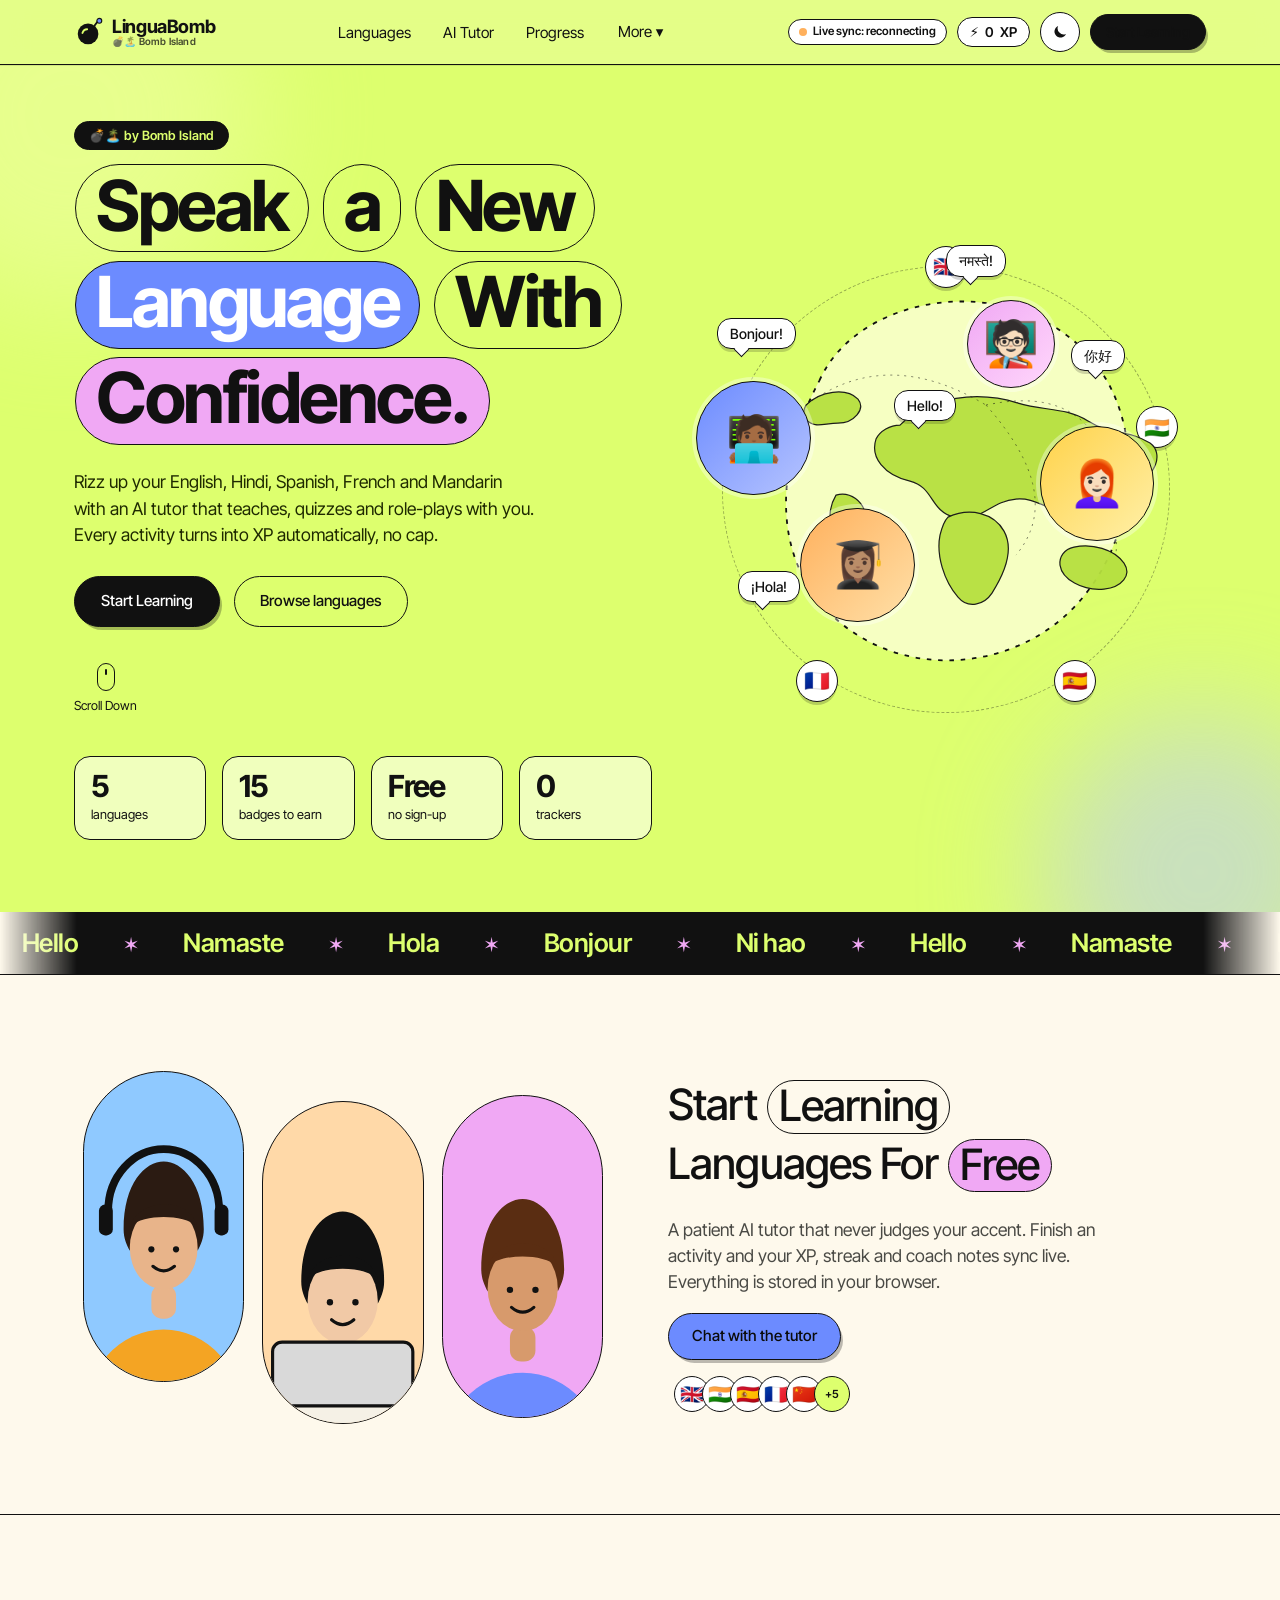
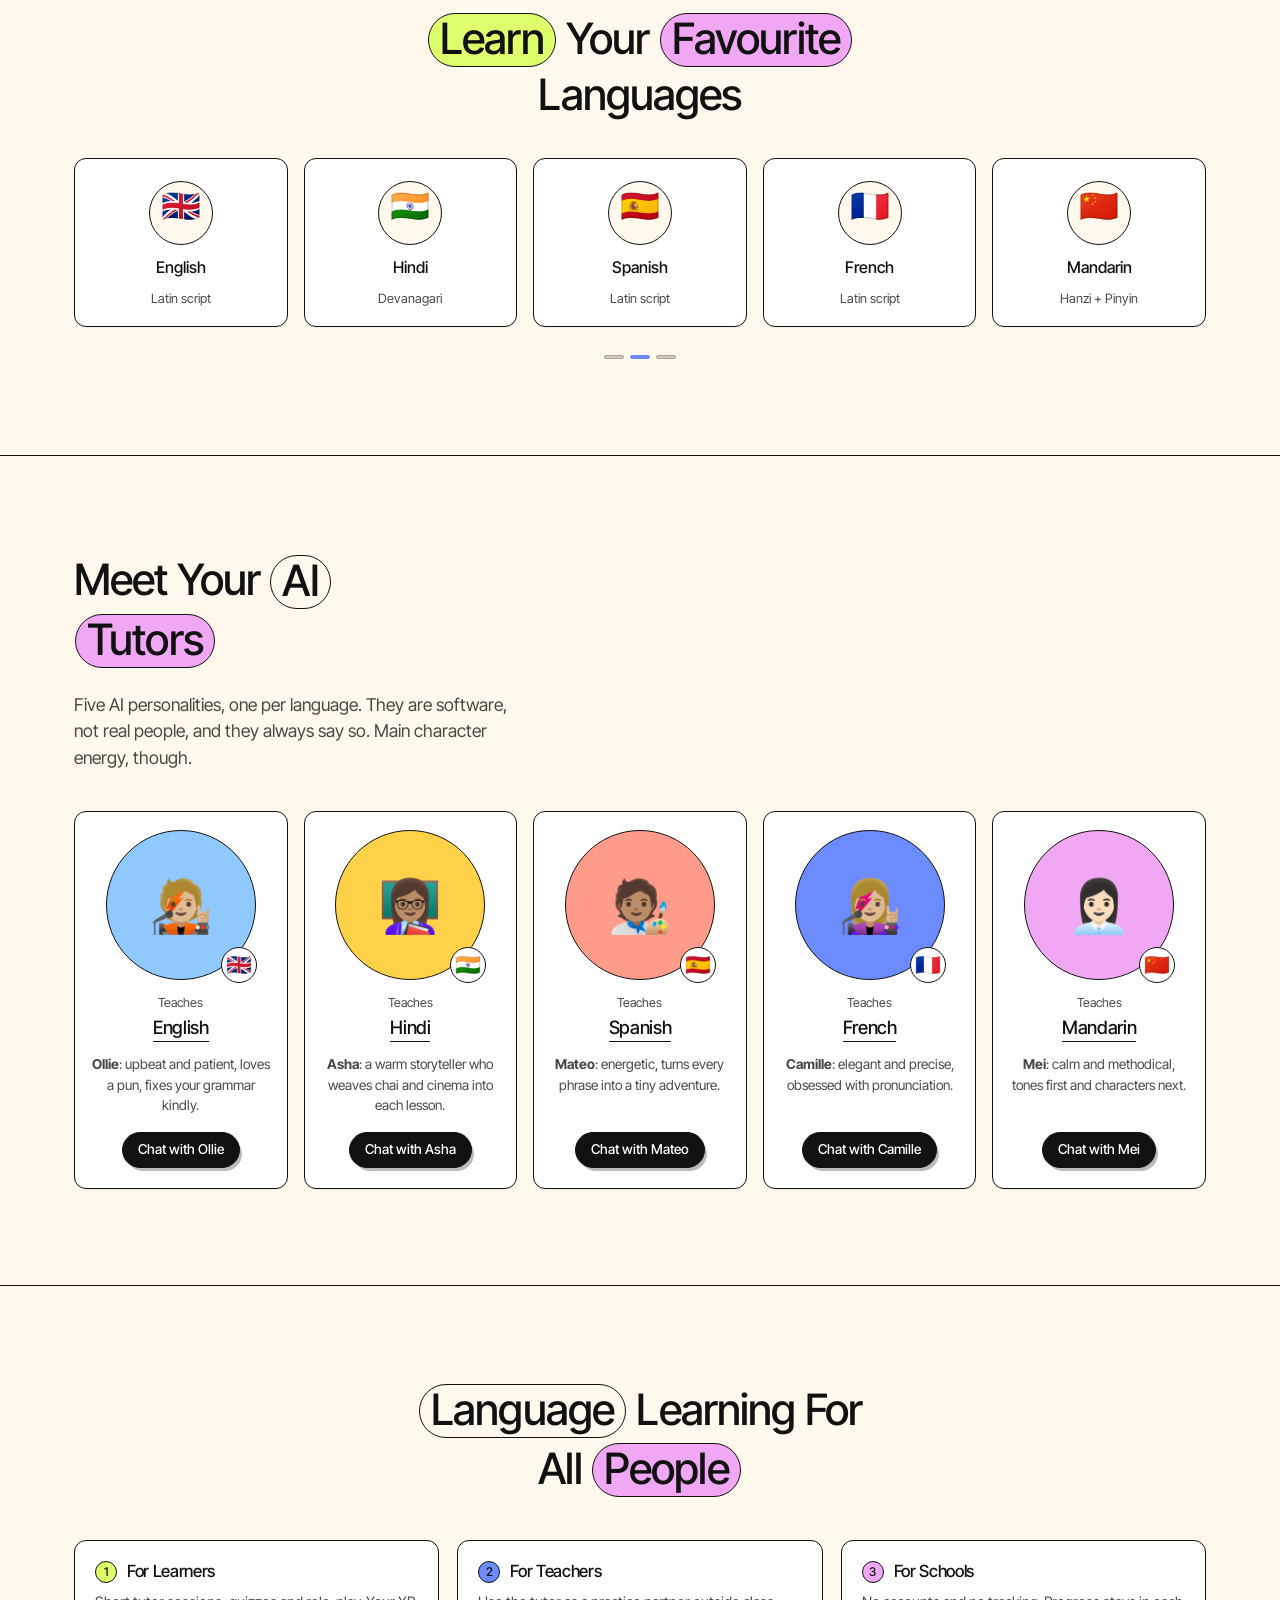
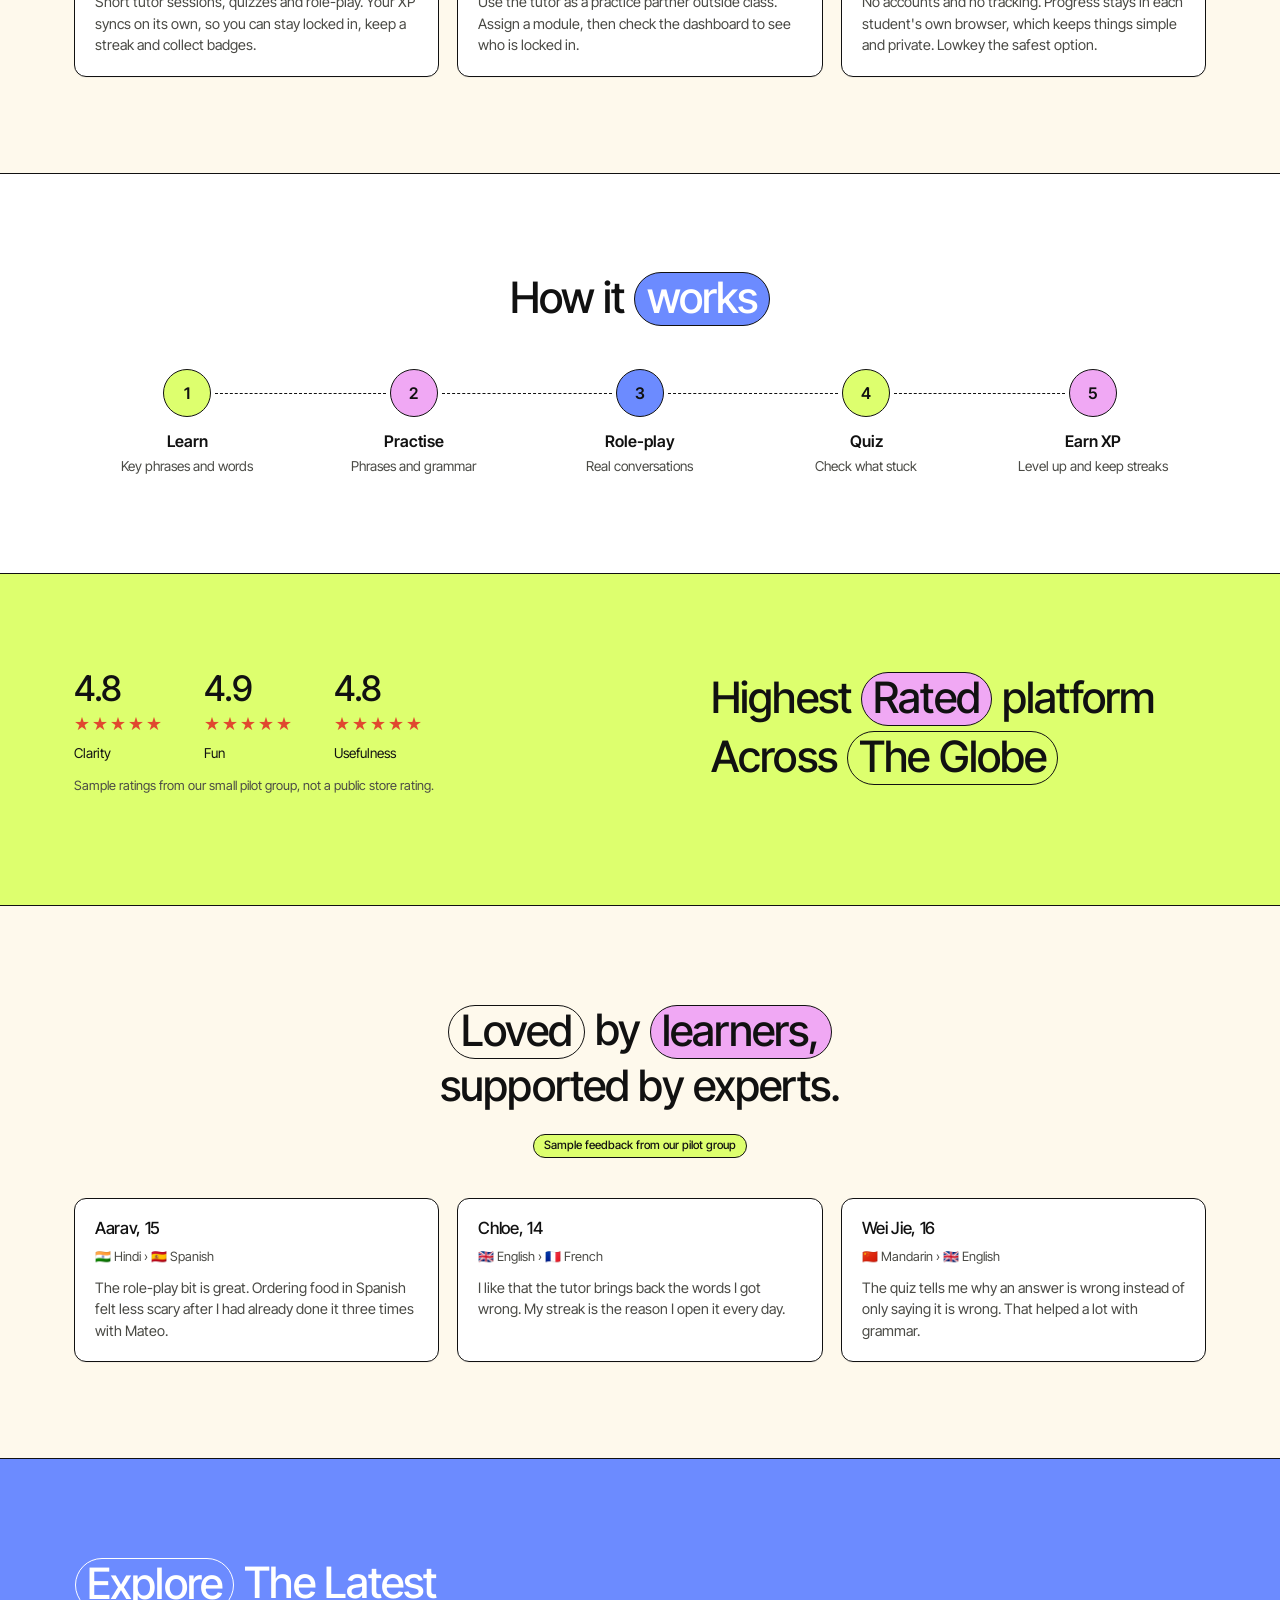
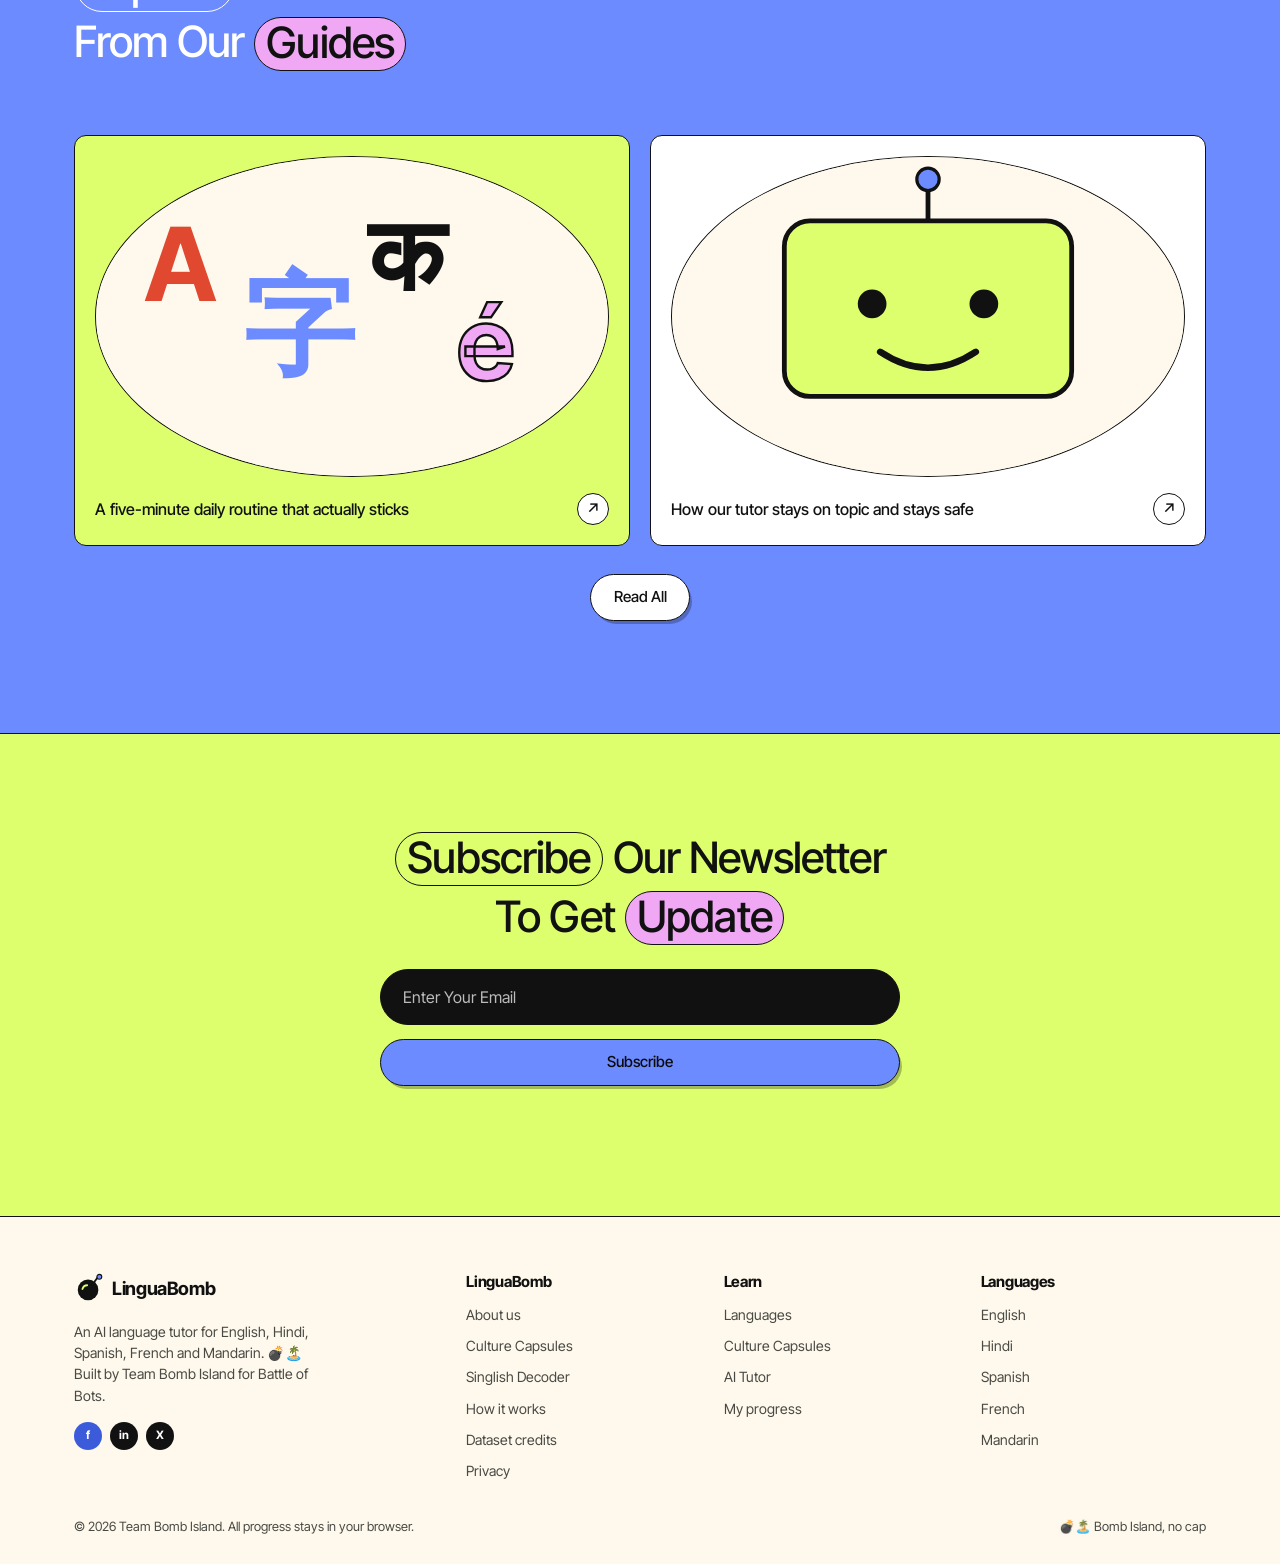
==== commit de6acf4b: "Final sync channel Co-Authored-By: Claude Sonnet 5.5 <noreply@anthropic.com>" ====
--- a/index.html
+++ b/index.html
@@ -256,6 +256,6 @@
 <div id="site-footer"></div>
 <script src="js/progress.js"></script>
 <script src="js/speech.js"></script>
-<script src="js/site.js"></script>
+<script src="js/site.js?v=1791012205"></script>
 </body>
 </html>
--- a/css/upgrade.css
+++ b/css/upgrade.css
@@ -425,3 +425,12 @@
 @media (max-width: 640px) { .sync-pill .t { position: absolute; width: 1px; height: 1px; overflow: hidden; clip: rect(0 0 0 0); } .sync-pill { padding: 6px; } }
 .by-badge { margin: 0 0 10px; } .by-badge .tag { background: #111; color: var(--lime); border-radius: 99px; padding: 4px 14px; font-size: .8rem; font-weight: 600; display: inline-block; }
 .ring.pulse { animation: pop .9s; }
+
+/* learner name chip (top right) */
+.name-chip { display: inline-flex; align-items: center; gap: 8px; font-size: .85rem; font-weight: 700; border: 1px solid var(--ink); border-radius: 999px; padding: 3px 12px 3px 4px; background: var(--lime, #ddff6e); white-space: nowrap; max-width: 170px; }
+.name-chip[hidden] { display: none; }
+.name-chip .av { width: 24px; height: 24px; border-radius: 50%; background: #111; color: var(--lime, #ddff6e); display: inline-grid; place-items: center; font-style: normal; font-weight: 800; font-size: .8rem; }
+.name-chip b { overflow: hidden; text-overflow: ellipsis; }
+[data-theme="dark"] .name-chip { background: #111; color: var(--lime, #ddff6e); border-color: var(--lime, #ddff6e); }
+[data-theme="dark"] .name-chip .av { background: var(--lime, #ddff6e); color: #111; }
+@media (max-width: 720px) { .name-chip b { display: none; } .name-chip { padding: 3px; } }
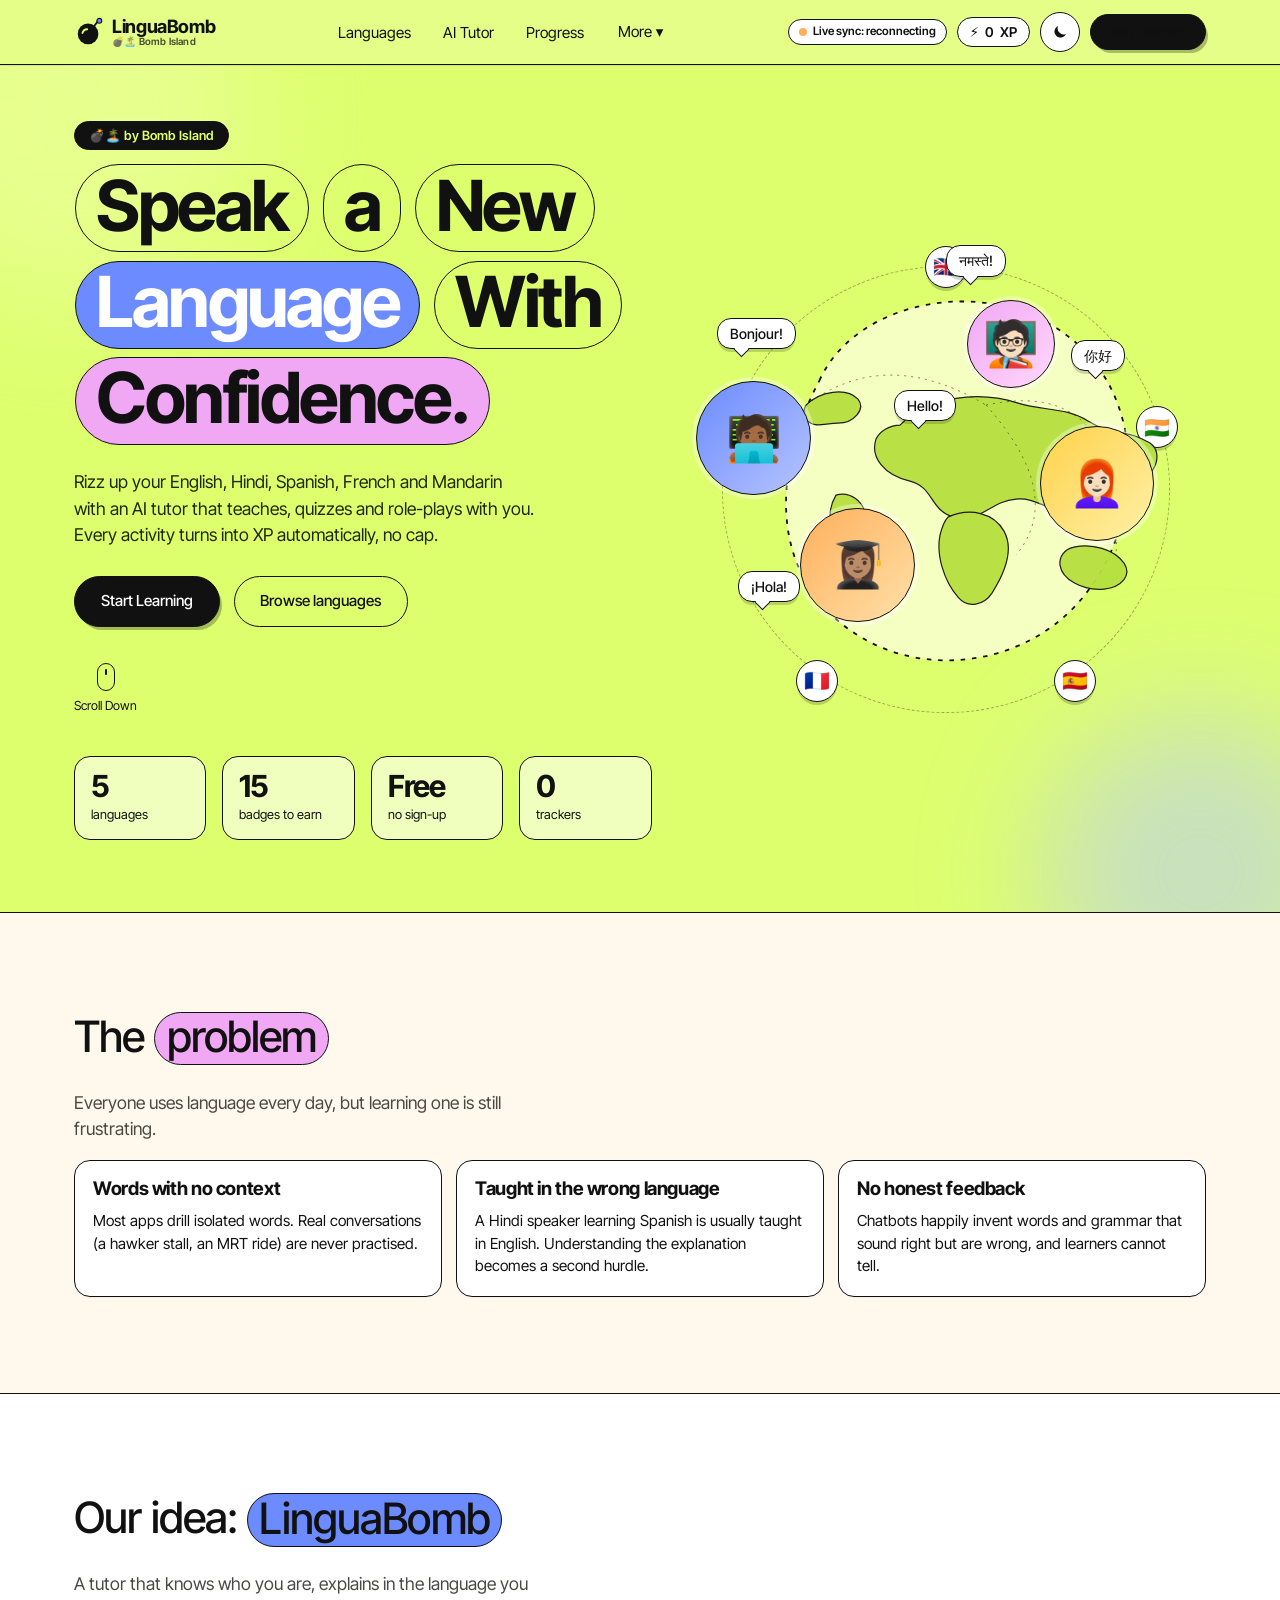
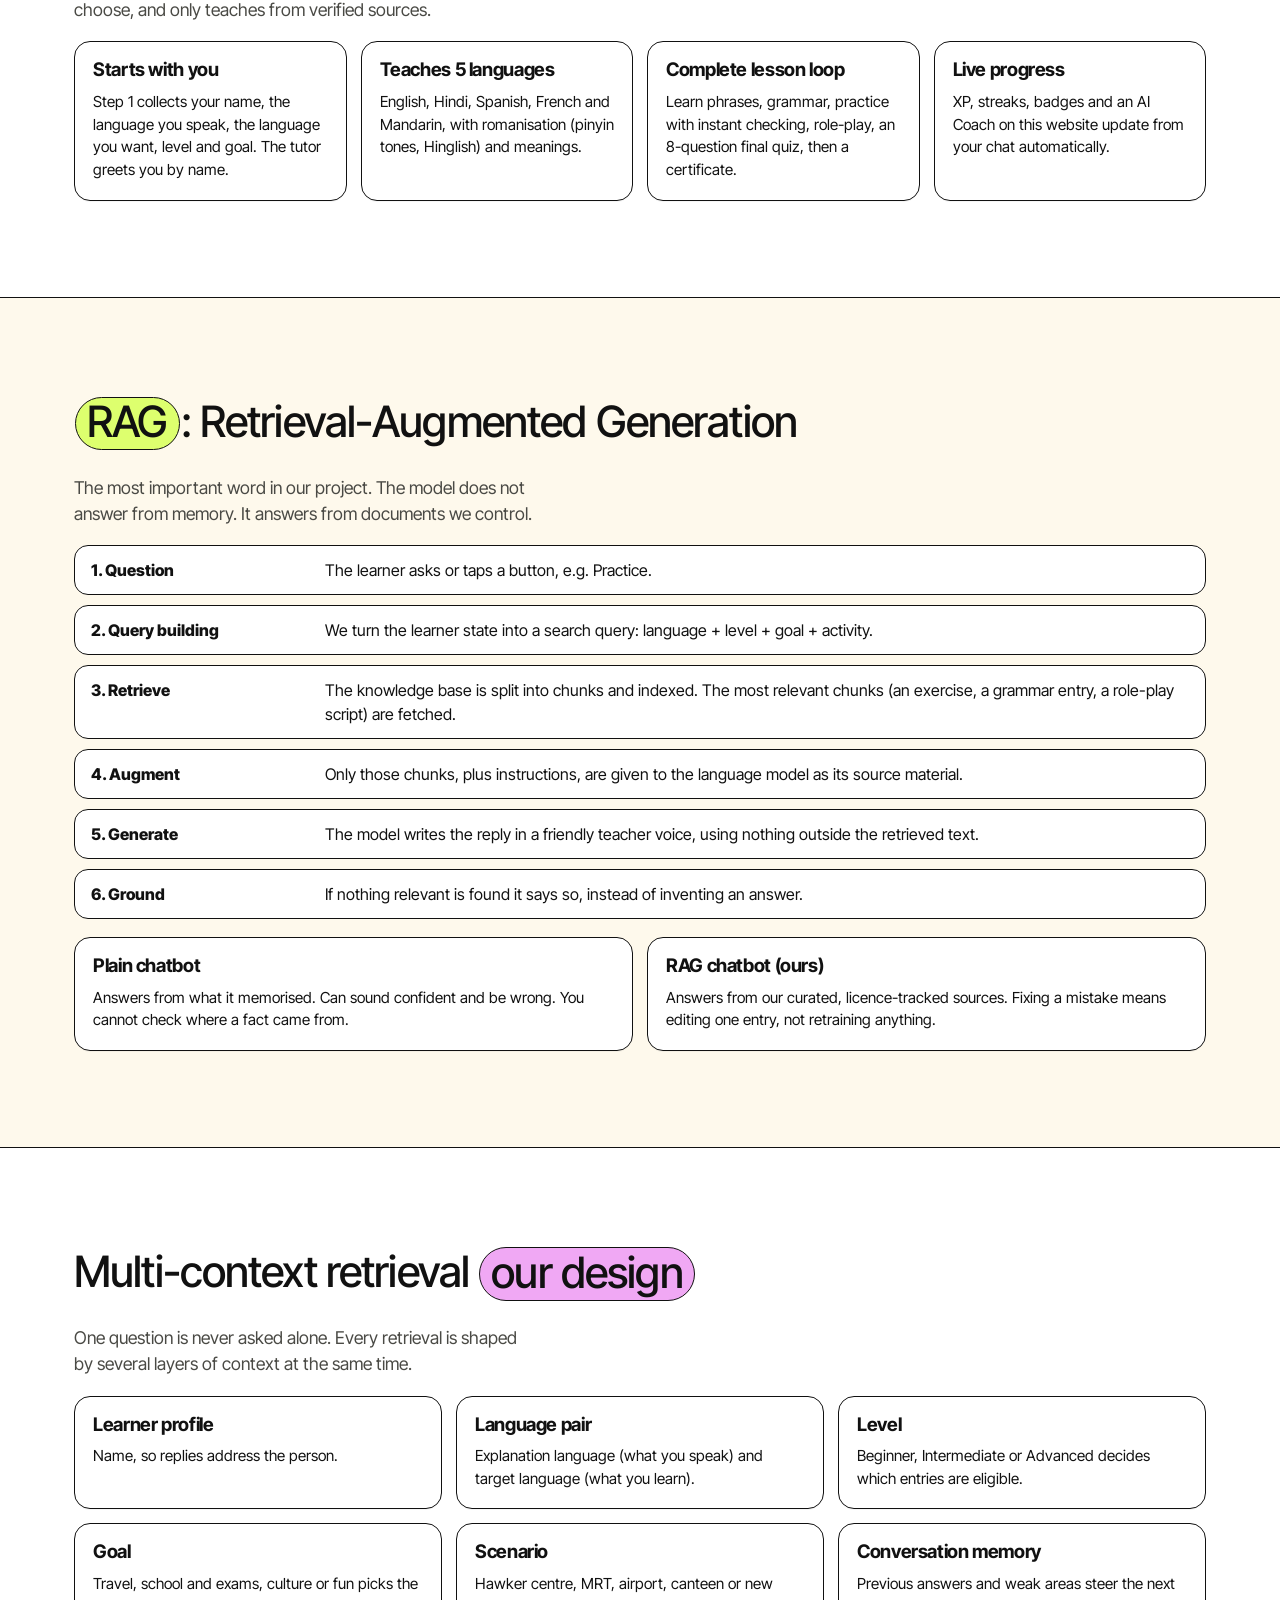
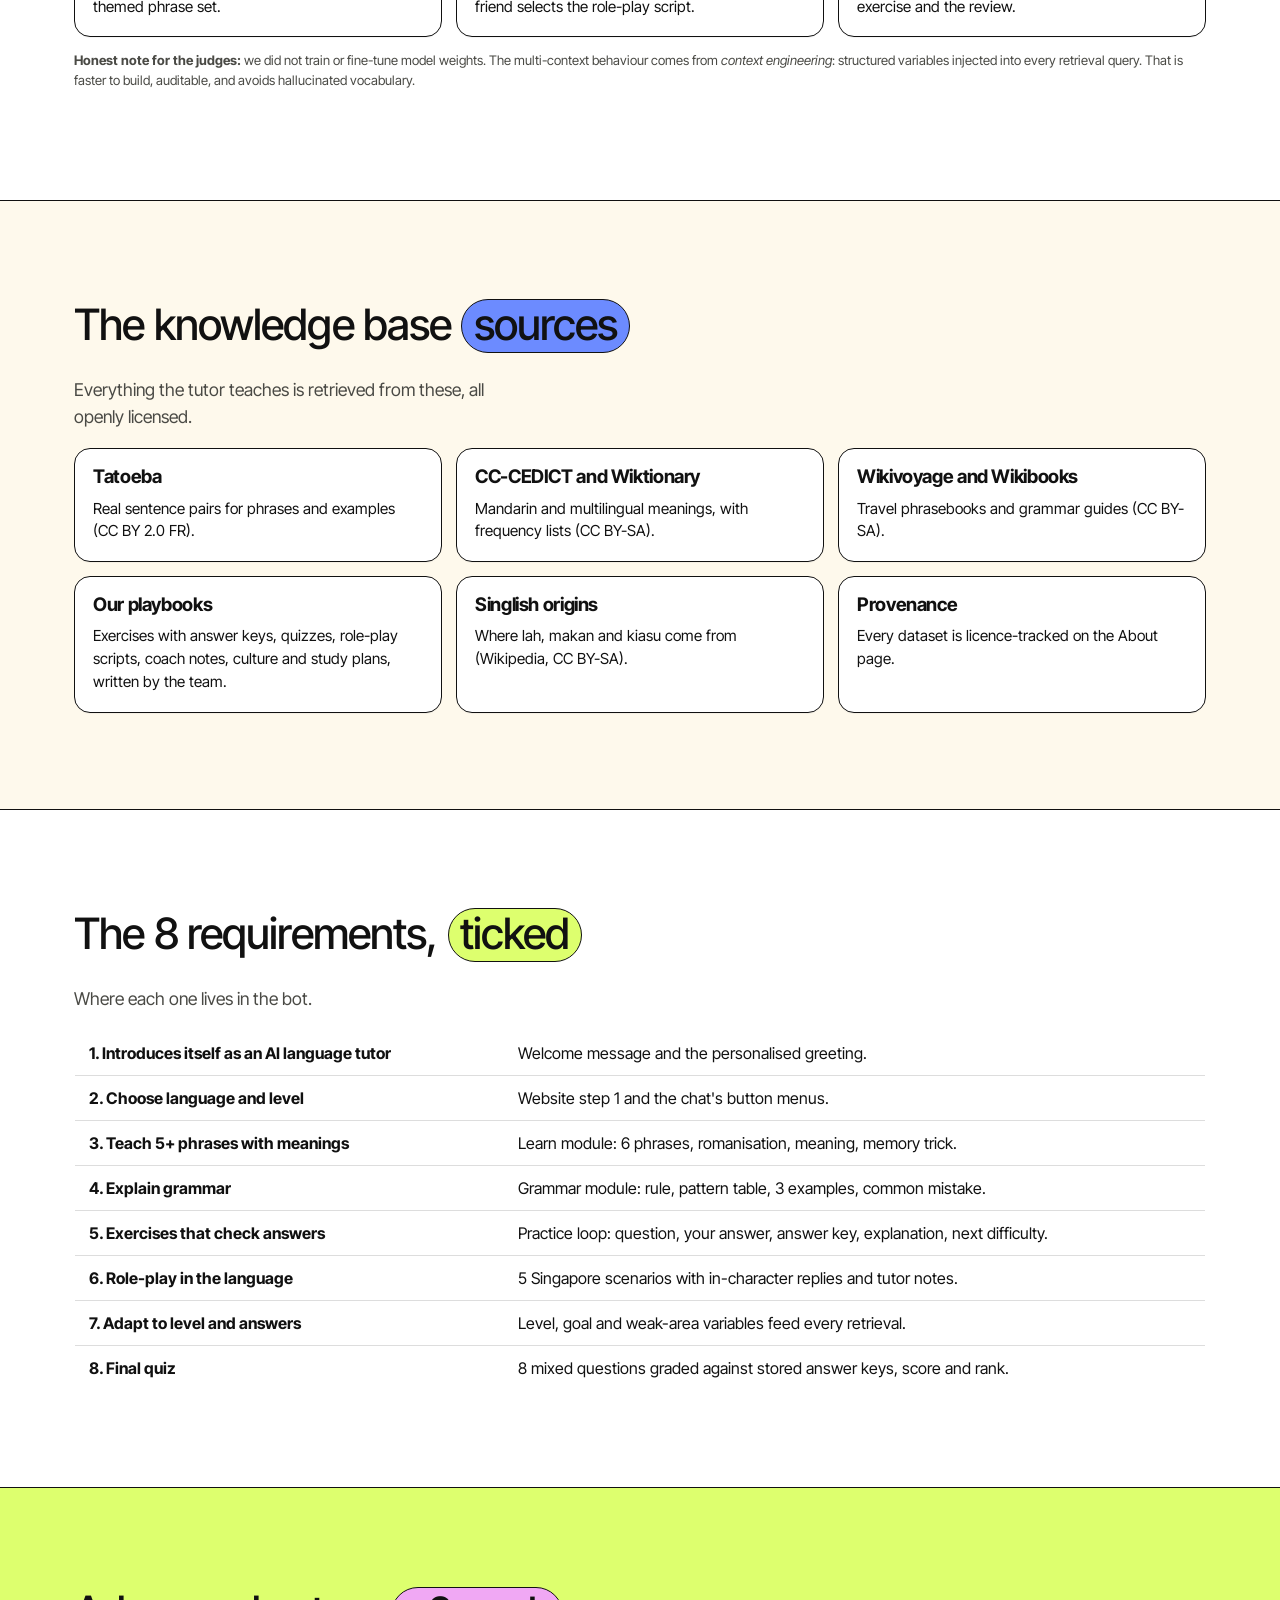
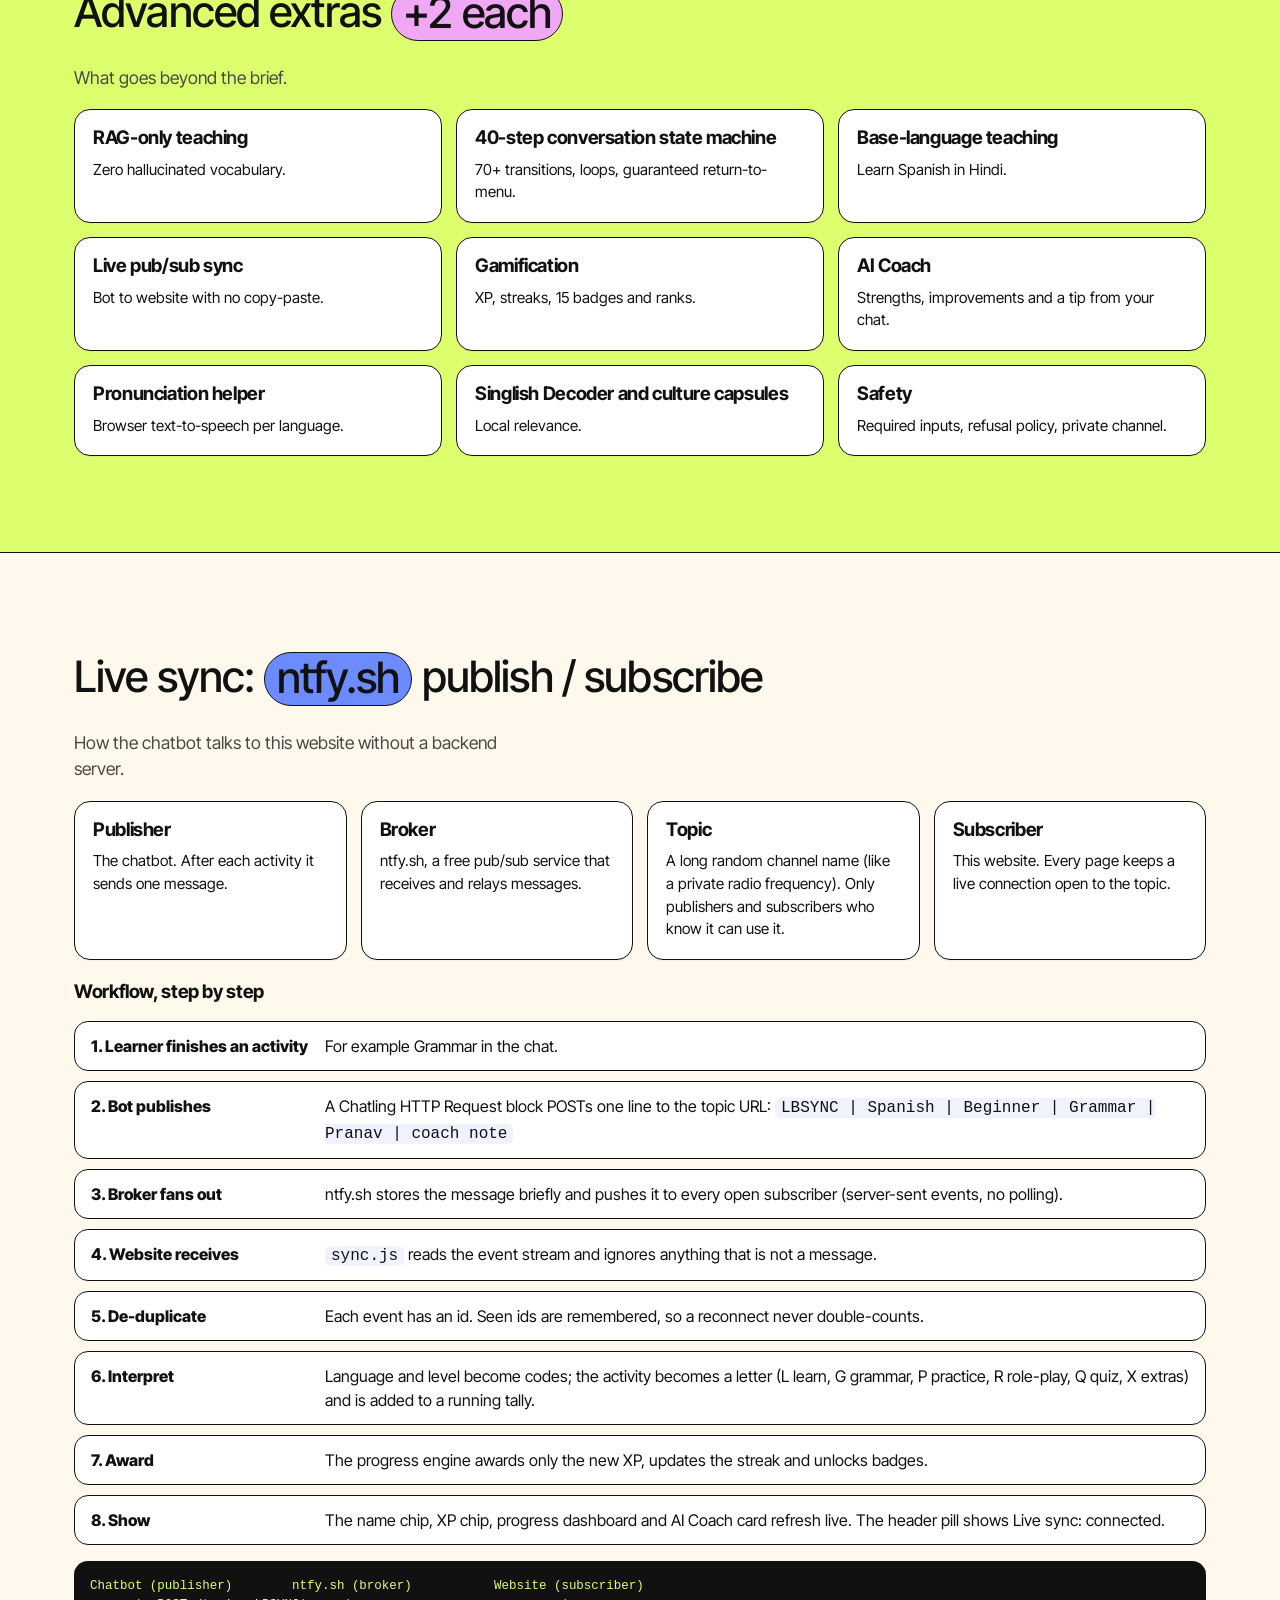
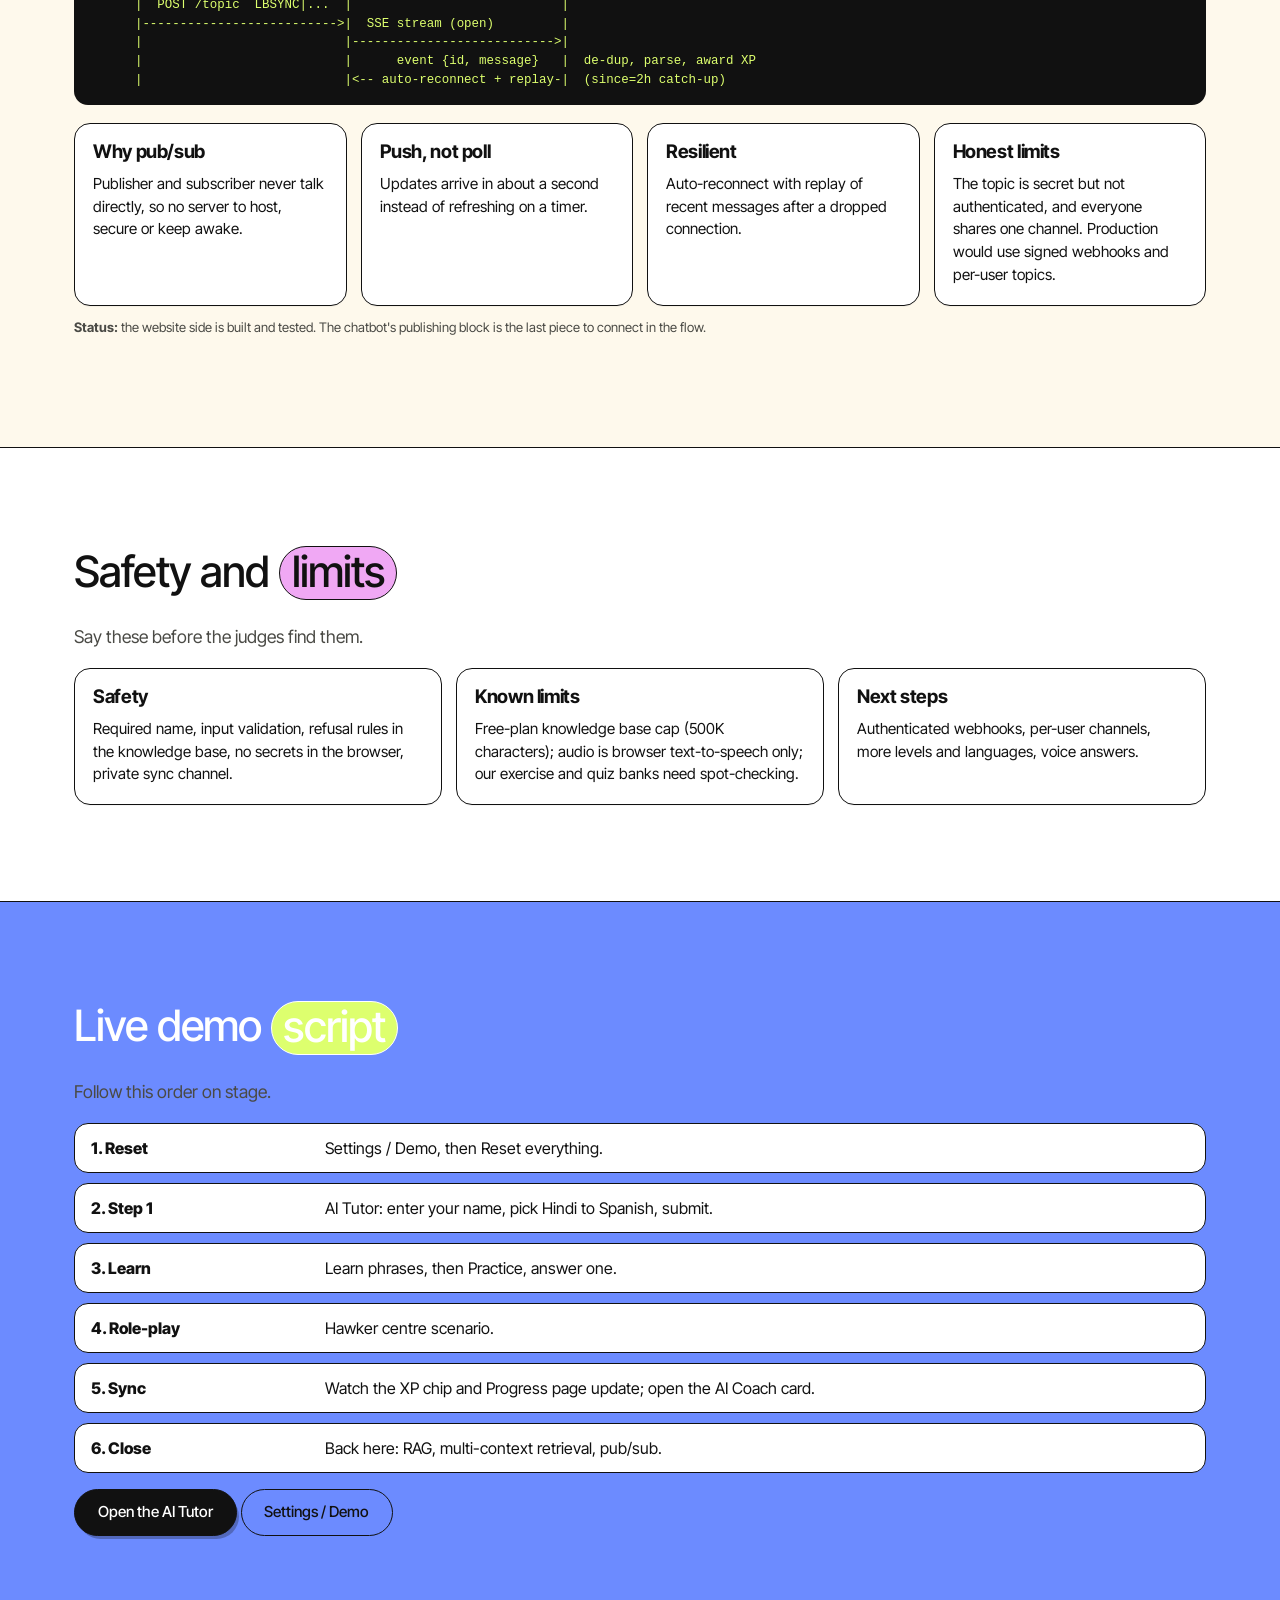
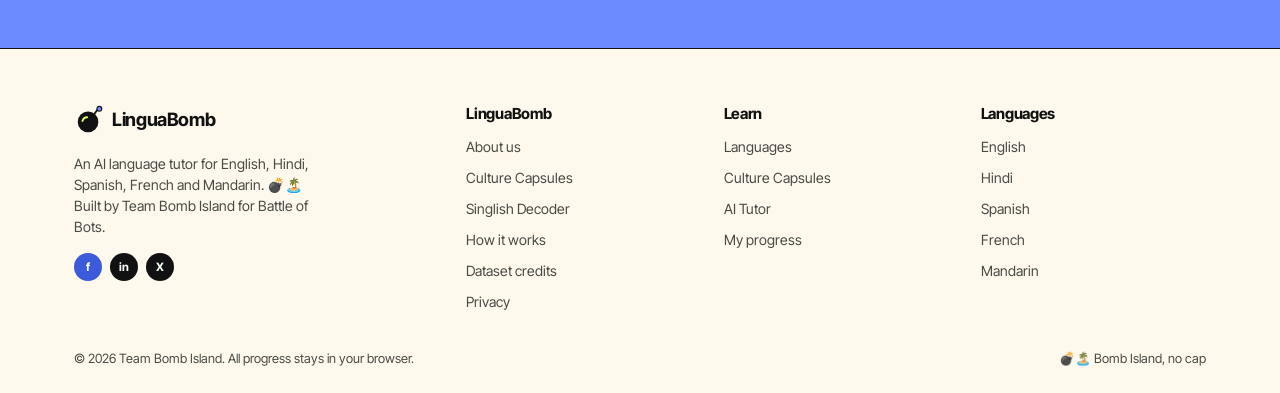
==== commit 92b8b35b: "Judges pitch homepage, settings/demo page Co-Authored-By: Claude Sonnet 5.5 <noreply@anthropic.com>" ====
--- a/index.html
+++ b/index.html
@@ -16,7 +16,7 @@
 <link rel="preconnect" href="https://fonts.gstatic.com" crossorigin>
 <link href="https://fonts.googleapis.com/css2?family=Inter+Tight:wght@400;500;600;700&display=swap" rel="stylesheet">
 <link rel="stylesheet" href="css/style.css">
-<link rel="stylesheet" href="css/upgrade.css">
+<link rel="stylesheet" href="css/upgrade.css?v=1791013877">
 <link rel="icon" href="data:image/svg+xml,%3Csvg xmlns='http://www.w3.org/2000/svg' viewBox='0 0 32 32'%3E%3Ccircle cx='15' cy='18' r='11' fill='%23111'/%3E%3Ccircle cx='27' cy='4' r='3' fill='%236c8bff'/%3E%3C/svg%3E">
 </head>
 <body data-page="home">
@@ -70,192 +70,75 @@
     </div>
   </section>
 
-  <div class="marquee" role="presentation" aria-hidden="true"><div class="marquee-track"><span>Hello</span><span lang="hi">Namaste</span><span lang="es">Hola</span><span lang="fr">Bonjour</span><span lang="zh">Ni hao</span><span>Hello</span><span lang="hi">Namaste</span><span lang="es">Hola</span><span lang="fr">Bonjour</span><span lang="zh">Ni hao</span><span>Hello</span><span lang="hi">Namaste</span><span lang="es">Hola</span><span lang="fr">Bonjour</span><span lang="zh">Ni hao</span><span>Hello</span><span lang="hi">Namaste</span><span lang="es">Hola</span><span lang="fr">Bonjour</span><span lang="zh">Ni hao</span><span>Hello</span><span lang="hi">Namaste</span><span lang="es">Hola</span><span lang="fr">Bonjour</span><span lang="zh">Ni hao</span><span>Hello</span><span lang="hi">Namaste</span><span lang="es">Hola</span><span lang="fr">Bonjour</span><span lang="zh">Ni hao</span></div></div>
+  <section class="section band-cream" id="problem" aria-labelledby="problem-t"><div class="wrap">
+    <h2 class="h2" id="problem-t">The <span class="pill pink">problem</span></h2>
+    <p class="lead">Everyone uses language every day, but learning one is still frustrating.</p>
+    <div class="pgrid" style="--cols:3"><div class="card pc"><h3 class="h3">Words with no context</h3><p>Most apps drill isolated words. Real conversations (a hawker stall, an MRT ride) are never practised.</p></div><div class="card pc"><h3 class="h3">Taught in the wrong language</h3><p>A Hindi speaker learning Spanish is usually taught in English. Understanding the explanation becomes a second hurdle.</p></div><div class="card pc"><h3 class="h3">No honest feedback</h3><p>Chatbots happily invent words and grammar that sound right but are wrong, and learners cannot tell.</p></div></div>
+  </div></section>
 
-  <!-- START FREE -->
-  <section class="section band-cream" aria-labelledby="free-title">
-    <div class="wrap split">
-      <div class="capsule-row reveal" role="img" aria-label="Three illustrated learners studying with laptops and headphones">
-        <svg width="0" height="0" style="position:absolute" aria-hidden="true" focusable="false">
-          <symbol id="person" viewBox="0 0 100 200">
-            <ellipse cx="50" cy="205" rx="52" ry="58" fill="var(--shirt)"/>
-            <rect x="42" y="118" width="16" height="22" rx="7" fill="var(--skin)"/>
-            <path d="M24 82c0-30 14-44 26-44s26 14 26 44c0 6-2 10-4 14-2-14-8-22-22-22s-20 8-22 22c-2-4-4-8-4-14z" fill="var(--hair)"/>
-            <ellipse cx="50" cy="94" rx="22" ry="27" fill="var(--skin)"/>
-            <path d="M28 80c6-18 38-20 44 0-10-8-34-8-44 0z" fill="var(--hair)"/>
-            <circle cx="42" cy="95" r="2" fill="#111"/><circle cx="58" cy="95" r="2" fill="#111"/>
-            <path d="M43 106q7 6 14 0" stroke="#111" stroke-width="2" fill="none" stroke-linecap="round"/>
-          </symbol>
-        </svg>
-        <div class="capsule" style="--c:#8fc9ff"><svg viewBox="0 0 100 200" style="--skin:#e8b48a;--hair:#2b1b12;--shirt:#f4a423" aria-hidden="true"><path d="M14 90a36 40 0 0 1 72 0" stroke="#111" stroke-width="5" fill="none"/><rect x="8" y="86" width="9" height="20" rx="4" fill="#111"/><rect x="83" y="86" width="9" height="20" rx="4" fill="#111"/><use href="#person" y="20" width="100" height="200"/></svg></div>
-        <div class="capsule" style="--c:#ffd9a8"><svg viewBox="0 0 100 200" style="--skin:#f1c9a6;--hair:#111;--shirt:#f5f1e6" aria-hidden="true"><use href="#person" y="30" width="100" height="200"/><rect x="6" y="150" width="88" height="40" rx="6" fill="#d9d9d9" stroke="#111" stroke-width="2"/></svg></div>
-        <div class="capsule" style="--c:#f0a8f4"><svg viewBox="0 0 100 200" style="--skin:#d79a6c;--hair:#5a2d12;--shirt:#6c8bff" aria-hidden="true"><use href="#person" y="26" width="100" height="200"/></svg></div>
-      </div>
-      <div class="reveal">
-        <h2 class="h2" id="free-title">Start <span class="pill">Learning</span><br>Languages For <span class="pill pink">Free</span></h2>
-        <p class="lead">A patient AI tutor that never judges your accent. Finish an activity and your XP, streak and coach notes sync live. Everything is stored in your browser.</p>
-        <a class="btn btn-blue" href="tutor.html">Chat with the tutor</a>
-        <div class="flags" aria-label="Languages offered"><span class="flag">🇬🇧</span><span class="flag">🇮🇳</span><span class="flag">🇪🇸</span><span class="flag">🇫🇷</span><span class="flag">🇨🇳</span><span class="flag plus">+5</span></div>
-      </div>
-    </div>
-  </section>
+  <section class="section band-white" id="idea" aria-labelledby="idea-t"><div class="wrap">
+    <h2 class="h2" id="idea-t">Our idea: <span class="pill blue">LinguaBomb</span></h2>
+    <p class="lead">A tutor that knows who you are, explains in the language you choose, and only teaches from verified sources.</p>
+    <div class="pgrid" style="--cols:4"><div class="card pc"><h3 class="h3">Starts with you</h3><p>Step 1 collects your name, the language you speak, the language you want, level and goal. The tutor greets you by name.</p></div><div class="card pc"><h3 class="h3">Teaches 5 languages</h3><p>English, Hindi, Spanish, French and Mandarin, with romanisation (pinyin tones, Hinglish) and meanings.</p></div><div class="card pc"><h3 class="h3">Complete lesson loop</h3><p>Learn phrases, grammar, practice with instant checking, role-play, an 8-question final quiz, then a certificate.</p></div><div class="card pc"><h3 class="h3">Live progress</h3><p>XP, streaks, badges and an AI Coach on this website update from your chat automatically.</p></div></div>
+  </div></section>
 
-  <!-- LANGUAGES -->
-  <section class="section band-cream" aria-labelledby="lang-title">
-    <div class="wrap">
-      <div class="section-head center reveal">
-        <h2 class="h2" id="lang-title"><span class="pill lime">Learn</span> Your <span class="pill pink">Favourite</span><br>Languages</h2>
-      </div>
-      <div class="lang-grid reveal">
-        <a class="card card-hover lang-card" href="languages.html#en"><span class="fl" aria-hidden="true">🇬🇧</span><strong>English</strong><small>Latin script</small></a>
-        <a class="card card-hover lang-card" href="languages.html#hi"><span class="fl" aria-hidden="true">🇮🇳</span><strong>Hindi</strong><small>Devanagari</small></a>
-        <a class="card card-hover lang-card" href="languages.html#es"><span class="fl" aria-hidden="true">🇪🇸</span><strong>Spanish</strong><small>Latin script</small></a>
-        <a class="card card-hover lang-card" href="languages.html#fr"><span class="fl" aria-hidden="true">🇫🇷</span><strong>French</strong><small>Latin script</small></a>
-        <a class="card card-hover lang-card" href="languages.html#zh"><span class="fl" aria-hidden="true">🇨🇳</span><strong>Mandarin</strong><small>Hanzi + Pinyin</small></a>
-      </div>
-      <div class="dots" aria-hidden="true"><i></i><i></i><i></i></div>
-    </div>
-  </section>
+  <section class="section band-cream" id="rag" aria-labelledby="rag-t"><div class="wrap">
+    <h2 class="h2" id="rag-t"><span class="pill lime">RAG</span>: Retrieval-Augmented Generation</h2>
+    <p class="lead">The most important word in our project. The model does not answer from memory. It answers from documents we control.</p>
+    <ol class="pflow"><li><b>1. Question</b><span>The learner asks or taps a button, e.g. Practice.</span></li><li><b>2. Query building</b><span>We turn the learner state into a search query: language + level + goal + activity.</span></li><li><b>3. Retrieve</b><span>The knowledge base is split into chunks and indexed. The most relevant chunks (an exercise, a grammar entry, a role-play script) are fetched.</span></li><li><b>4. Augment</b><span>Only those chunks, plus instructions, are given to the language model as its source material.</span></li><li><b>5. Generate</b><span>The model writes the reply in a friendly teacher voice, using nothing outside the retrieved text.</span></li><li><b>6. Ground</b><span>If nothing relevant is found it says so, instead of inventing an answer.</span></li></ol><div class="pgrid" style="--cols:2;margin-top:18px"><div class="card pc"><h3 class="h3">Plain chatbot</h3><p>Answers from what it memorised. Can sound confident and be wrong. You cannot check where a fact came from.</p></div><div class="card pc"><h3 class="h3">RAG chatbot (ours)</h3><p>Answers from our curated, licence-tracked sources. Fixing a mistake means editing one entry, not retraining anything.</p></div></div>
+  </div></section>
 
-  <!-- TUTORS -->
-  <section class="section band-cream" aria-labelledby="tutor-title">
-    <div class="wrap">
-      <div class="section-head reveal">
-        <h2 class="h2" id="tutor-title">Meet Your <span class="pill">AI</span><br><span class="pill pink">Tutors</span></h2>
-        <p class="lead">Five AI personalities, one per language. They are software, not real people, and they always say so. Main character energy, though.</p>
-      </div>
-      <div class="tutor-grid reveal">
-        <article class="card tutor">
-          <div class="photo" style="background:#8fc9ff" aria-hidden="true">🧑🏼‍🎤<small>🇬🇧</small></div>
-          <span class="speaks">Teaches</span><h3>English</h3>
-          <p><b>Ollie</b>: upbeat and patient, loves a pun, fixes your grammar kindly.</p>
-          <a class="btn btn-sm" href="tutor.html?lang=en">Chat with Ollie</a>
-        </article>
-        <article class="card tutor">
-          <div class="photo" style="background:#ffd24a" aria-hidden="true">👩🏽‍🏫<small>🇮🇳</small></div>
-          <span class="speaks">Teaches</span><h3>Hindi</h3>
-          <p><b>Asha</b>: a warm storyteller who weaves chai and cinema into each lesson.</p>
-          <a class="btn btn-sm" href="tutor.html?lang=hi">Chat with Asha</a>
-        </article>
-        <article class="card tutor">
-          <div class="photo" style="background:#ff9b8a" aria-hidden="true">🧑🏽‍🎨<small>🇪🇸</small></div>
-          <span class="speaks">Teaches</span><h3>Spanish</h3>
-          <p><b>Mateo</b>: energetic, turns every phrase into a tiny adventure.</p>
-          <a class="btn btn-sm" href="tutor.html?lang=es">Chat with Mateo</a>
-        </article>
-        <article class="card tutor">
-          <div class="photo" style="background:#6c8bff" aria-hidden="true">👩🏼‍🎤<small>🇫🇷</small></div>
-          <span class="speaks">Teaches</span><h3>French</h3>
-          <p><b>Camille</b>: elegant and precise, obsessed with pronunciation.</p>
-          <a class="btn btn-sm" href="tutor.html?lang=fr">Chat with Camille</a>
-        </article>
-        <article class="card tutor">
-          <div class="photo" style="background:#f0a8f4" aria-hidden="true">👩🏻‍💼<small>🇨🇳</small></div>
-          <span class="speaks">Teaches</span><h3>Mandarin</h3>
-          <p><b>Mei</b>: calm and methodical, tones first and characters next.</p>
-          <a class="btn btn-sm" href="tutor.html?lang=zh">Chat with Mei</a>
-        </article>
-      </div>
-    </div>
-  </section>
+  <section class="section band-white" id="context" aria-labelledby="context-t"><div class="wrap">
+    <h2 class="h2" id="context-t">Multi-context retrieval <span class="pill pink">our design</span></h2>
+    <p class="lead">One question is never asked alone. Every retrieval is shaped by several layers of context at the same time.</p>
+    <div class="pgrid" style="--cols:3"><div class="card pc"><h3 class="h3">Learner profile</h3><p>Name, so replies address the person.</p></div><div class="card pc"><h3 class="h3">Language pair</h3><p>Explanation language (what you speak) and target language (what you learn).</p></div><div class="card pc"><h3 class="h3">Level</h3><p>Beginner, Intermediate or Advanced decides which entries are eligible.</p></div><div class="card pc"><h3 class="h3">Goal</h3><p>Travel, school and exams, culture or fun picks the themed phrase set.</p></div><div class="card pc"><h3 class="h3">Scenario</h3><p>Hawker centre, MRT, airport, canteen or new friend selects the role-play script.</p></div><div class="card pc"><h3 class="h3">Conversation memory</h3><p>Previous answers and weak areas steer the next exercise and the review.</p></div></div><p class="note" style="margin-top:14px"><b>Honest note for the judges:</b> we did not train or fine-tune model weights. The multi-context behaviour comes from <i>context engineering</i>: structured variables injected into every retrieval query. That is faster to build, auditable, and avoids hallucinated vocabulary.</p>
+  </div></section>
 
-  <!-- FOR ALL -->
-  <section class="section band-cream" aria-labelledby="all-title">
-    <div class="wrap">
-      <div class="section-head center reveal">
-        <h2 class="h2" id="all-title"><span class="pill">Language</span> Learning For<br>All <span class="pill pink">People</span></h2>
-      </div>
-      <div class="trio reveal">
-        <article class="card card-hover"><h3><span class="num">1</span>For Learners</h3><p>Short tutor sessions, quizzes and role-play. Your XP syncs on its own, so you can stay locked in, keep a streak and collect badges.</p></article>
-        <article class="card card-hover"><h3><span class="num b">2</span>For Teachers</h3><p>Use the tutor as a practice partner outside class. Assign a module, then check the dashboard to see who is locked in.</p></article>
-        <article class="card card-hover"><h3><span class="num p">3</span>For Schools</h3><p>No accounts and no tracking. Progress stays in each student's own browser, which keeps things simple and private. Lowkey the safest option.</p></article>
-      </div>
-    </div>
-  </section>
+  <section class="section band-cream" id="kb" aria-labelledby="kb-t"><div class="wrap">
+    <h2 class="h2" id="kb-t">The knowledge base <span class="pill blue">sources</span></h2>
+    <p class="lead">Everything the tutor teaches is retrieved from these, all openly licensed.</p>
+    <div class="pgrid" style="--cols:3"><div class="card pc"><h3 class="h3">Tatoeba</h3><p>Real sentence pairs for phrases and examples (CC BY 2.0 FR).</p></div><div class="card pc"><h3 class="h3">CC-CEDICT and Wiktionary</h3><p>Mandarin and multilingual meanings, with frequency lists (CC BY-SA).</p></div><div class="card pc"><h3 class="h3">Wikivoyage and Wikibooks</h3><p>Travel phrasebooks and grammar guides (CC BY-SA).</p></div><div class="card pc"><h3 class="h3">Our playbooks</h3><p>Exercises with answer keys, quizzes, role-play scripts, coach notes, culture and study plans, written by the team.</p></div><div class="card pc"><h3 class="h3">Singlish origins</h3><p>Where lah, makan and kiasu come from (Wikipedia, CC BY-SA).</p></div><div class="card pc"><h3 class="h3">Provenance</h3><p>Every dataset is licence-tracked on the About page.</p></div></div>
+  </div></section>
 
-  <!-- HOW IT WORKS -->
-  <section class="section band-white" aria-labelledby="how-title">
-    <div class="wrap">
-      <div class="section-head center reveal">
-        <h2 class="h2" id="how-title">How it <span class="pill blue" style="color:#fff">works</span></h2>
-      </div>
-      <ol class="steps reveal">
-        <li style="--c:var(--lime)"><strong>Learn</strong><span>Key phrases and words</span></li>
-        <li style="--c:var(--pink)"><strong>Practise</strong><span>Phrases and grammar</span></li>
-        <li style="--c:var(--blue)"><strong>Role-play</strong><span>Real conversations</span></li>
-        <li style="--c:var(--lime)"><strong>Quiz</strong><span>Check what stuck</span></li>
-        <li style="--c:var(--pink)"><strong>Earn XP</strong><span>Level up and keep streaks</span></li>
-      </ol>
-    </div>
-  </section>
+  <section class="section band-white" id="reqs" aria-labelledby="reqs-t"><div class="wrap">
+    <h2 class="h2" id="reqs-t">The 8 requirements, <span class="pill lime">ticked</span></h2>
+    <p class="lead">Where each one lives in the bot.</p>
+    <div class="ptable"><table><tbody><tr><th scope='row'>1. Introduces itself as an AI language tutor</th><td>Welcome message and the personalised greeting.</td></tr><tr><th scope='row'>2. Choose language and level</th><td>Website step 1 and the chat's button menus.</td></tr><tr><th scope='row'>3. Teach 5+ phrases with meanings</th><td>Learn module: 6 phrases, romanisation, meaning, memory trick.</td></tr><tr><th scope='row'>4. Explain grammar</th><td>Grammar module: rule, pattern table, 3 examples, common mistake.</td></tr><tr><th scope='row'>5. Exercises that check answers</th><td>Practice loop: question, your answer, answer key, explanation, next difficulty.</td></tr><tr><th scope='row'>6. Role-play in the language</th><td>5 Singapore scenarios with in-character replies and tutor notes.</td></tr><tr><th scope='row'>7. Adapt to level and answers</th><td>Level, goal and weak-area variables feed every retrieval.</td></tr><tr><th scope='row'>8. Final quiz</th><td>8 mixed questions graded against stored answer keys, score and rank.</td></tr></tbody></table></div>
+  </div></section>
 
-  <!-- RATINGS -->
-  <section class="section band-lime" aria-labelledby="rate-title">
-    <div class="wrap ratings">
-      <div>
-        <div class="rate-row">
-          <div class="rate"><b>4.8</b><div class="stars" aria-label="4.8 out of 5">★★★★★</div><span>Clarity</span></div>
-          <div class="rate"><b>4.9</b><div class="stars" aria-label="4.9 out of 5">★★★★★</div><span>Fun</span></div>
-          <div class="rate"><b>4.8</b><div class="stars" aria-label="4.8 out of 5">★★★★★</div><span>Usefulness</span></div>
-        </div>
-        <p class="fine" style="margin-top:12px">Sample ratings from our small pilot group, not a public store rating.</p>
-      </div>
-      <h2 class="h2" id="rate-title">Highest <span class="pill pink">Rated</span> platform<br>Across <span class="pill">The Globe</span></h2>
-    </div>
-  </section>
+  <section class="section band-lime" id="adv" aria-labelledby="adv-t"><div class="wrap">
+    <h2 class="h2" id="adv-t">Advanced extras <span class="pill pink">+2 each</span></h2>
+    <p class="lead">What goes beyond the brief.</p>
+    <div class="pgrid" style="--cols:3"><div class="card pc"><h3 class="h3">RAG-only teaching</h3><p>Zero hallucinated vocabulary.</p></div><div class="card pc"><h3 class="h3">40-step conversation state machine</h3><p>70+ transitions, loops, guaranteed return-to-menu.</p></div><div class="card pc"><h3 class="h3">Base-language teaching</h3><p>Learn Spanish in Hindi.</p></div><div class="card pc"><h3 class="h3">Live pub/sub sync</h3><p>Bot to website with no copy-paste.</p></div><div class="card pc"><h3 class="h3">Gamification</h3><p>XP, streaks, 15 badges and ranks.</p></div><div class="card pc"><h3 class="h3">AI Coach</h3><p>Strengths, improvements and a tip from your chat.</p></div><div class="card pc"><h3 class="h3">Pronunciation helper</h3><p>Browser text-to-speech per language.</p></div><div class="card pc"><h3 class="h3">Singlish Decoder and culture capsules</h3><p>Local relevance.</p></div><div class="card pc"><h3 class="h3">Safety</h3><p>Required inputs, refusal policy, private channel.</p></div></div>
+  </div></section>
 
-  <!-- TESTIMONIALS -->
-  <section class="section band-cream" aria-labelledby="love-title">
-    <div class="wrap">
-      <div class="section-head center reveal">
-        <h2 class="h2" id="love-title"><span class="pill">Loved</span> by <span class="pill pink">learners,</span><br>supported by experts.</h2>
-        <p><span class="tag">Sample feedback from our pilot group</span></p>
-      </div>
-      <div class="trio reveal">
-        <article class="card quote"><h3>Aarav, 15</h3><div class="meta">🇮🇳 Hindi › 🇪🇸 Spanish</div><p>The role-play bit is great. Ordering food in Spanish felt less scary after I had already done it three times with Mateo.</p></article>
-        <article class="card quote"><h3>Chloe, 14</h3><div class="meta">🇬🇧 English › 🇫🇷 French</div><p>I like that the tutor brings back the words I got wrong. My streak is the reason I open it every day.</p></article>
-        <article class="card quote"><h3>Wei Jie, 16</h3><div class="meta">🇨🇳 Mandarin › 🇬🇧 English</div><p>The quiz tells me why an answer is wrong instead of only saying it is wrong. That helped a lot with grammar.</p></article>
-      </div>
-    </div>
-  </section>
+  <section class="section band-cream" id="sync" aria-labelledby="sync-t"><div class="wrap">
+    <h2 class="h2" id="sync-t">Live sync: <span class="pill blue">ntfy.sh</span> publish / subscribe</h2>
+    <p class="lead">How the chatbot talks to this website without a backend server.</p>
+    <div class="pgrid" style="--cols:4"><div class="card pc"><h3 class="h3">Publisher</h3><p>The chatbot. After each activity it sends one message.</p></div><div class="card pc"><h3 class="h3">Broker</h3><p>ntfy.sh, a free pub/sub service that receives and relays messages.</p></div><div class="card pc"><h3 class="h3">Topic</h3><p>A long random channel name (like a private radio frequency). Only publishers and subscribers who know it can use it.</p></div><div class="card pc"><h3 class="h3">Subscriber</h3><p>This website. Every page keeps a live connection open to the topic.</p></div></div><h3 class="h3" style="margin-top:22px">Workflow, step by step</h3><ol class="pflow"><li><b>1. Learner finishes an activity</b><span>For example Grammar in the chat.</span></li><li><b>2. Bot publishes</b><span>A Chatling HTTP Request block POSTs one line to the topic URL: <code>LBSYNC | Spanish | Beginner | Grammar | Pranav | coach note</code></span></li><li><b>3. Broker fans out</b><span>ntfy.sh stores the message briefly and pushes it to every open subscriber (server-sent events, no polling).</span></li><li><b>4. Website receives</b><span><code>sync.js</code> reads the event stream and ignores anything that is not a message.</span></li><li><b>5. De-duplicate</b><span>Each event has an id. Seen ids are remembered, so a reconnect never double-counts.</span></li><li><b>6. Interpret</b><span>Language and level become codes; the activity becomes a letter (L learn, G grammar, P practice, R role-play, Q quiz, X extras) and is added to a running tally.</span></li><li><b>7. Award</b><span>The progress engine awards only the new XP, updates the streak and unlocks badges.</span></li><li><b>8. Show</b><span>The name chip, XP chip, progress dashboard and AI Coach card refresh live. The header pill shows Live sync: connected.</span></li></ol><pre class="pseq">Chatbot (publisher)        ntfy.sh (broker)           Website (subscriber)
+      |  POST /topic  LBSYNC|...  |                            |
+      |-------------------------->|  SSE stream (open)         |
+      |                           |--------------------------->|
+      |                           |      event {id, message}   |  de-dup, parse, award XP
+      |                           |<-- auto-reconnect + replay-|  (since=2h catch-up)</pre><div class="pgrid" style="--cols:4"><div class="card pc"><h3 class="h3">Why pub/sub</h3><p>Publisher and subscriber never talk directly, so no server to host, secure or keep awake.</p></div><div class="card pc"><h3 class="h3">Push, not poll</h3><p>Updates arrive in about a second instead of refreshing on a timer.</p></div><div class="card pc"><h3 class="h3">Resilient</h3><p>Auto-reconnect with replay of recent messages after a dropped connection.</p></div><div class="card pc"><h3 class="h3">Honest limits</h3><p>The topic is secret but not authenticated, and everyone shares one channel. Production would use signed webhooks and per-user topics.</p></div></div><p class="note" style="margin-top:12px"><b>Status:</b> the website side is built and tested. The chatbot's publishing block is the last piece to connect in the flow.</p>
+  </div></section>
 
-  <!-- BLUE BAND -->
-  <section class="section band-blue" aria-labelledby="blog-title">
-    <div class="wrap">
-      <div class="section-head row reveal">
-        <h2 class="h2" id="blog-title"><span class="pill">Explore</span> The Latest<br>From Our <span class="pill pink">Guides</span></h2>
-      </div>
-      <div class="post-grid reveal">
-        <a class="post lime" href="progress.html">
-          <div class="art"><svg viewBox="0 0 320 200" aria-hidden="true"><rect width="320" height="200" fill="#fef9ec"/><g font-family="Inter Tight, sans-serif" font-weight="700"><text x="30" y="90" font-size="64" fill="#e0482f">A</text><text x="92" y="130" font-size="70" fill="#6c8bff">字</text><text x="170" y="84" font-size="64" fill="#111">क</text><text x="226" y="140" font-size="64" fill="#f0a8f4" stroke="#111" stroke-width="1.5">é</text></g></svg></div>
-          <div class="foot"><span>A five-minute daily routine that actually sticks</span><span class="arrow" aria-hidden="true">↗</span></div>
-        </a>
-        <a class="post" href="about.html#safety">
-          <div class="art"><svg viewBox="0 0 320 200" aria-hidden="true"><rect width="320" height="200" fill="#fef9ec"/><rect x="70" y="40" width="180" height="110" rx="16" fill="#ddff6e" stroke="#111" stroke-width="3"/><circle cx="125" cy="92" r="9" fill="#111"/><circle cx="195" cy="92" r="9" fill="#111"/><path d="M130 122q30 20 60 0" stroke="#111" stroke-width="4" fill="none" stroke-linecap="round"/><path d="M160 40V18" stroke="#111" stroke-width="3"/><circle cx="160" cy="14" r="7" fill="#6c8bff" stroke="#111" stroke-width="2"/></svg></div>
-          <div class="foot"><span>How our tutor stays on topic and stays safe</span><span class="arrow" aria-hidden="true">↗</span></div>
-        </a>
-      </div>
-      <p class="center" style="margin-top:28px"><a class="btn btn-light" href="about.html">Read All</a></p>
-    </div>
-  </section>
+  <section class="section band-white" id="limits" aria-labelledby="limits-t"><div class="wrap">
+    <h2 class="h2" id="limits-t">Safety and <span class="pill pink">limits</span></h2>
+    <p class="lead">Say these before the judges find them.</p>
+    <div class="pgrid" style="--cols:3"><div class="card pc"><h3 class="h3">Safety</h3><p>Required name, input validation, refusal rules in the knowledge base, no secrets in the browser, private sync channel.</p></div><div class="card pc"><h3 class="h3">Known limits</h3><p>Free-plan knowledge base cap (500K characters); audio is browser text-to-speech only; our exercise and quiz banks need spot-checking.</p></div><div class="card pc"><h3 class="h3">Next steps</h3><p>Authenticated webhooks, per-user channels, more levels and languages, voice answers.</p></div></div>
+  </div></section>
 
-  <!-- NEWSLETTER -->
-  <section class="section band-lime" aria-labelledby="news-title">
-    <div class="wrap center">
-      <h2 class="h2" id="news-title"><span class="pill">Subscribe</span> Our Newsletter<br>To Get <span class="pill pink">Update</span></h2>
-      <form class="news" id="news-form" novalidate>
-        <label class="sr-only" for="news-email">Email address</label>
-        <input id="news-email" type="email" placeholder="Enter Your Email" autocomplete="email" required>
-        <button class="btn btn-blue" type="submit">Subscribe</button>
-        <div class="msg" id="news-msg" role="status" aria-live="polite"></div>
-      </form>
-    </div>
-  </section>
+  <section class="section band-blue" id="demo" aria-labelledby="demo-t"><div class="wrap">
+    <h2 class="h2" id="demo-t">Live demo <span class="pill lime">script</span></h2>
+    <p class="lead">Follow this order on stage.</p>
+    <ol class="pflow"><li><b>1. Reset</b><span>Settings / Demo, then Reset everything.</span></li><li><b>2. Step 1</b><span>AI Tutor: enter your name, pick Hindi to Spanish, submit.</span></li><li><b>3. Learn</b><span>Learn phrases, then Practice, answer one.</span></li><li><b>4. Role-play</b><span>Hawker centre scenario.</span></li><li><b>5. Sync</b><span>Watch the XP chip and Progress page update; open the AI Coach card.</span></li><li><b>6. Close</b><span>Back here: RAG, multi-context retrieval, pub/sub.</span></li></ol><p style="margin-top:16px"><a class="btn" href="tutor.html">Open the AI Tutor</a> <a class="btn btn-ghost" style="border:1.5px solid var(--ink)" href="settings.html">Settings / Demo</a></p>
+  </div></section>
 </main>
 
 <div id="site-footer"></div>
 <script src="js/progress.js"></script>
 <script src="js/speech.js"></script>
-<script src="js/site.js?v=1791012205"></script>
+<script src="js/site.js?v=1791013877"></script>
 </body>
 </html>
--- a/css/upgrade.css
+++ b/css/upgrade.css
@@ -434,3 +434,37 @@
 [data-theme="dark"] .name-chip { background: #111; color: var(--lime, #ddff6e); border-color: var(--lime, #ddff6e); }
 [data-theme="dark"] .name-chip .av { background: var(--lime, #ddff6e); color: #111; }
 @media (max-width: 720px) { .name-chip b { display: none; } .name-chip { padding: 3px; } }
+
+/* ---- Step 1 onboarding gate (tutor page) ---- */
+.ob-back { position: fixed; inset: 0; z-index: 200; background: rgba(8,10,20,.62); backdrop-filter: blur(6px); display: grid; place-items: center; padding: 16px; overflow-y: auto; }
+.ob-open { overflow: hidden; }
+.ob-card { width: min(560px, 100%); background: var(--cream, #fef9ec); color: #111; border: 2px solid #111; border-radius: 22px; padding: 26px 26px 20px; box-shadow: 8px 8px 0 #111; display: grid; gap: 12px; animation: pop .35s; }
+.ob-card h2 { margin: 0; font-size: clamp(1.5rem, 4vw, 2rem); line-height: 1.15; }
+.ob-step { margin: 0; font-size: .8rem; font-weight: 700; letter-spacing: .06em; text-transform: uppercase; opacity: .65; }
+.ob-sub { margin: 0; opacity: .8; }
+.ob-card label { display: grid; gap: 6px; font-weight: 600; font-size: .9rem; }
+.ob-card .req { font-weight: 500; font-size: .72rem; color: #c0392b; margin-left: 6px; }
+.ob-card input, .ob-card select { font: inherit; padding: 11px 12px; border: 1.5px solid #111; border-radius: 12px; background: #fff; color: #111; }
+.ob-card input:focus-visible, .ob-card select:focus-visible { outline: 3px solid var(--blue, #6c8bff); outline-offset: 2px; }
+.ob-card input[aria-invalid="true"] { border-color: #c0392b; box-shadow: 0 0 0 3px rgba(192,57,43,.2); }
+.ob-row { display: grid; grid-template-columns: 1fr 1fr; gap: 12px; }
+.ob-err { min-height: 1.2em; margin: 0; color: #c0392b; font-weight: 600; font-size: .85rem; }
+.ob-actions { display: flex; gap: 10px; flex-wrap: wrap; }
+.ob-fine { margin: 0; font-size: .78rem; opacity: .6; }
+@media (max-width: 560px) { .ob-row { grid-template-columns: 1fr; } .ob-card { padding: 20px 16px; box-shadow: 5px 5px 0 #111; } }
+.greet-bar { display: flex; align-items: center; justify-content: space-between; gap: 12px; flex-wrap: wrap; margin: 0 0 12px; padding: 12px 16px; border: 1.5px solid var(--ink, #111); border-radius: 16px; background: var(--lime, #ddff6e); color: #111; }
+.greet-bar .pill-s { display: inline-block; padding: 2px 10px; border: 1px solid #111; border-radius: 999px; font-size: .78rem; font-weight: 700; background: #fff; }
+.greet-bar .btn { border: 1.5px solid #111; background: #fff; color: #111; }
+[data-theme="dark"] .ob-card { background: #1a1d29; color: #f4f4f0; border-color: var(--lime, #ddff6e); box-shadow: 8px 8px 0 var(--lime, #ddff6e); }
+[data-theme="dark"] .ob-card input, [data-theme="dark"] .ob-card select { background: #0e1019; color: #f4f4f0; border-color: #555; }
+
+/* judges pitch sections */
+.pgrid { display: grid; gap: 14px; grid-template-columns: repeat(var(--cols,3), minmax(0,1fr)); margin-top: 18px; }
+@media (max-width: 900px) { .pgrid { grid-template-columns: 1fr 1fr; } } @media (max-width: 560px) { .pgrid { grid-template-columns: 1fr; } }
+.pc { padding: 18px; border: 1.5px solid var(--ink,#111); border-radius: 16px; background: #fff; color: #111; } .pc p { margin: 6px 0 0; font-size: .95rem; }
+.pflow { list-style: none; margin: 18px 0 0; padding: 0; display: grid; gap: 10px; counter-reset: s; }
+.pflow li { display: grid; grid-template-columns: 220px 1fr; gap: 14px; align-items: start; padding: 12px 16px; border: 1.5px solid var(--ink,#111); border-radius: 14px; background: #fff; color: #111; }
+.pflow li b { font-weight: 800; } .pflow li code { background: #f0f2ff; padding: 1px 6px; border-radius: 6px; word-break: break-word; }
+@media (max-width: 700px) { .pflow li { grid-template-columns: 1fr; } }
+.ptable table { width: 100%; border-collapse: collapse; background: #fff; color: #111; border: 1.5px solid #111; border-radius: 14px; overflow: hidden; } .ptable th, .ptable td { text-align: left; padding: 10px 14px; border-bottom: 1px solid #ddd; vertical-align: top; } .ptable th { width: 38%; }
+.pseq { margin-top: 16px; padding: 16px; background: #111; color: #ddff6e; border-radius: 14px; overflow-x: auto; font-size: .78rem; line-height: 1.5; }
